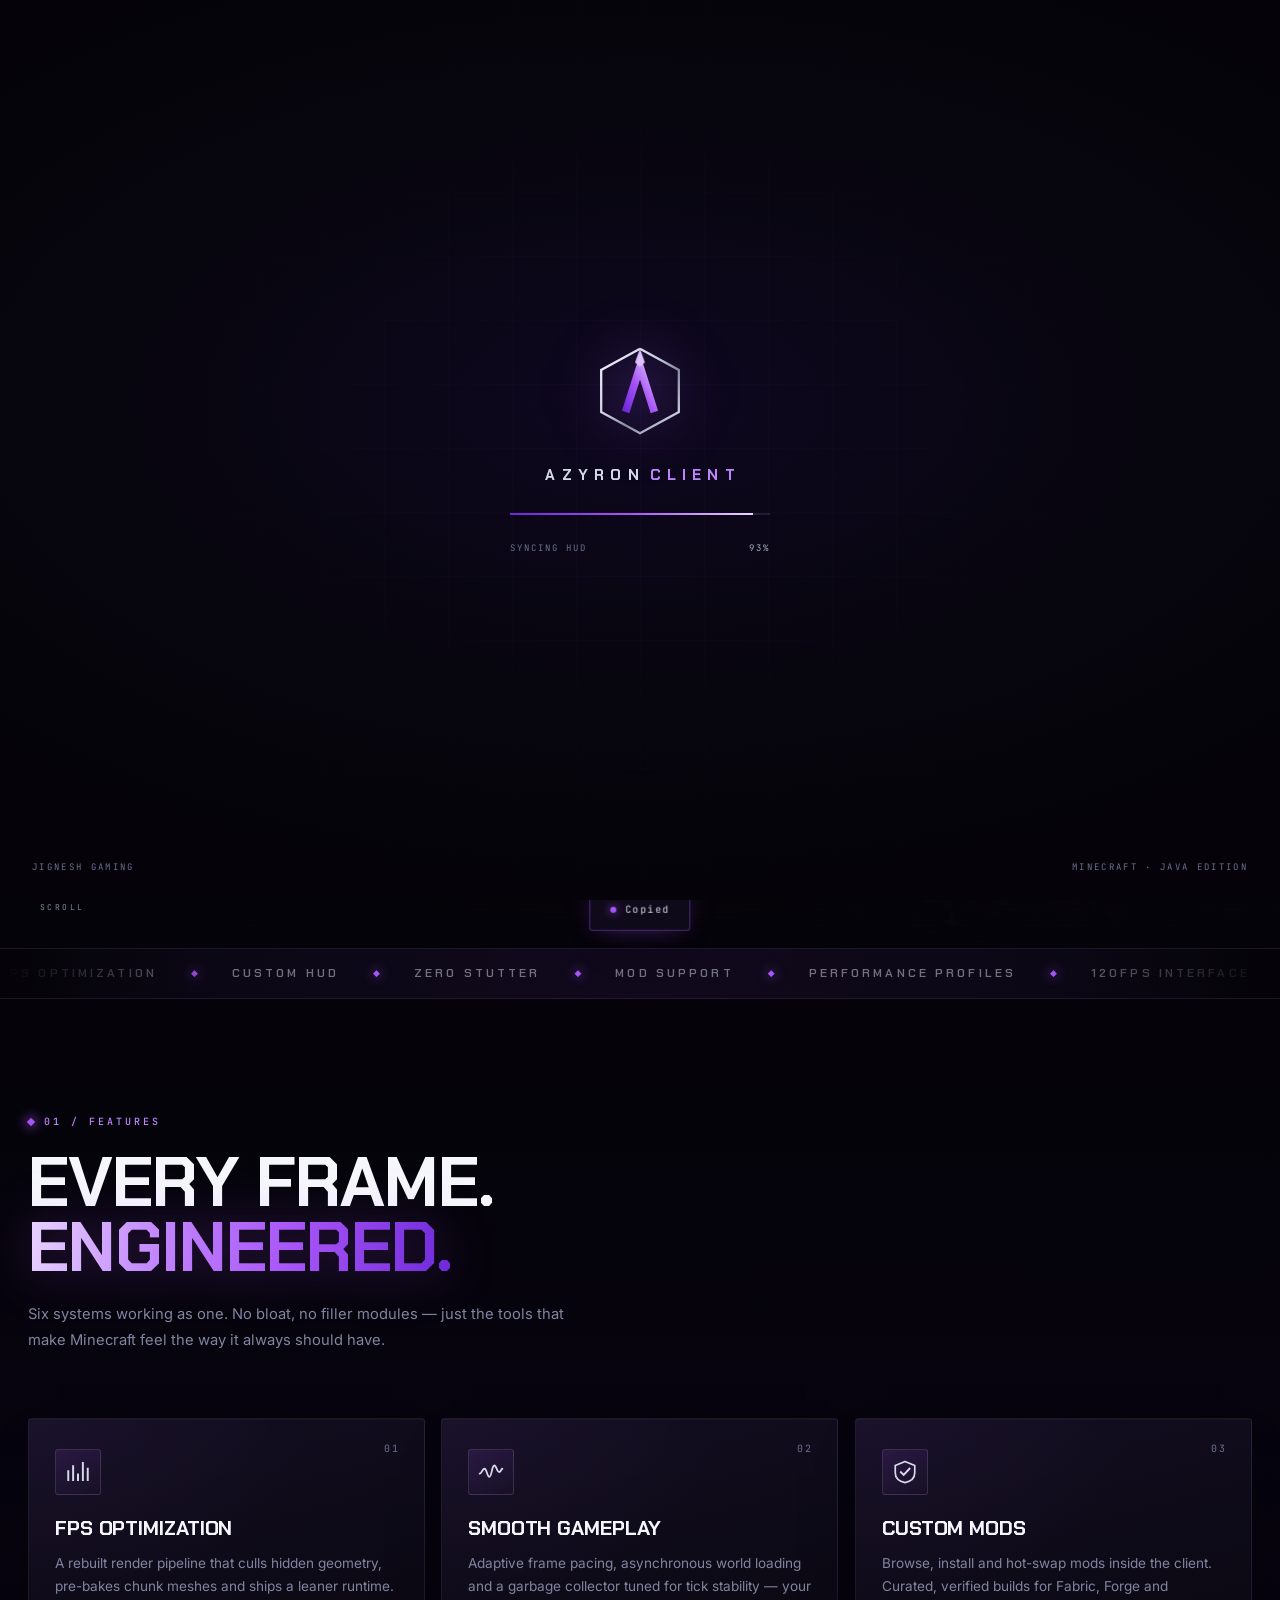
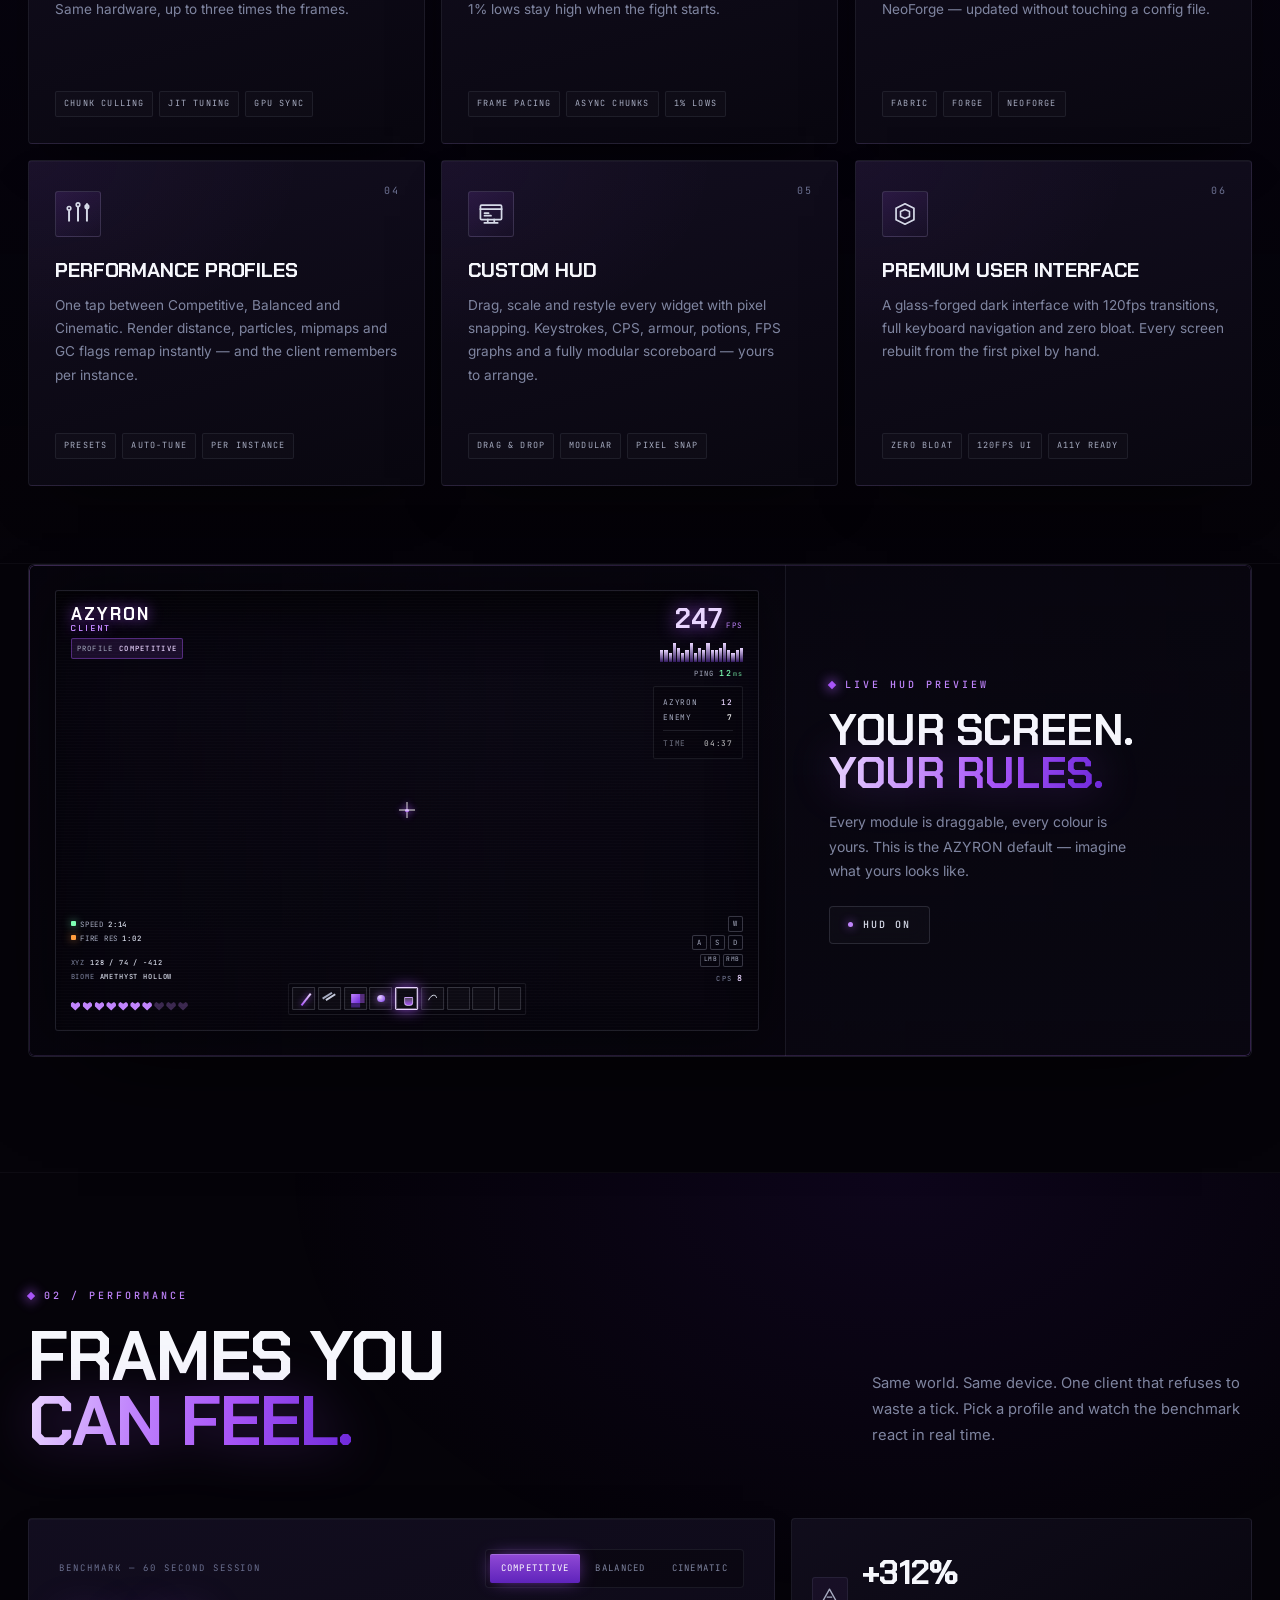
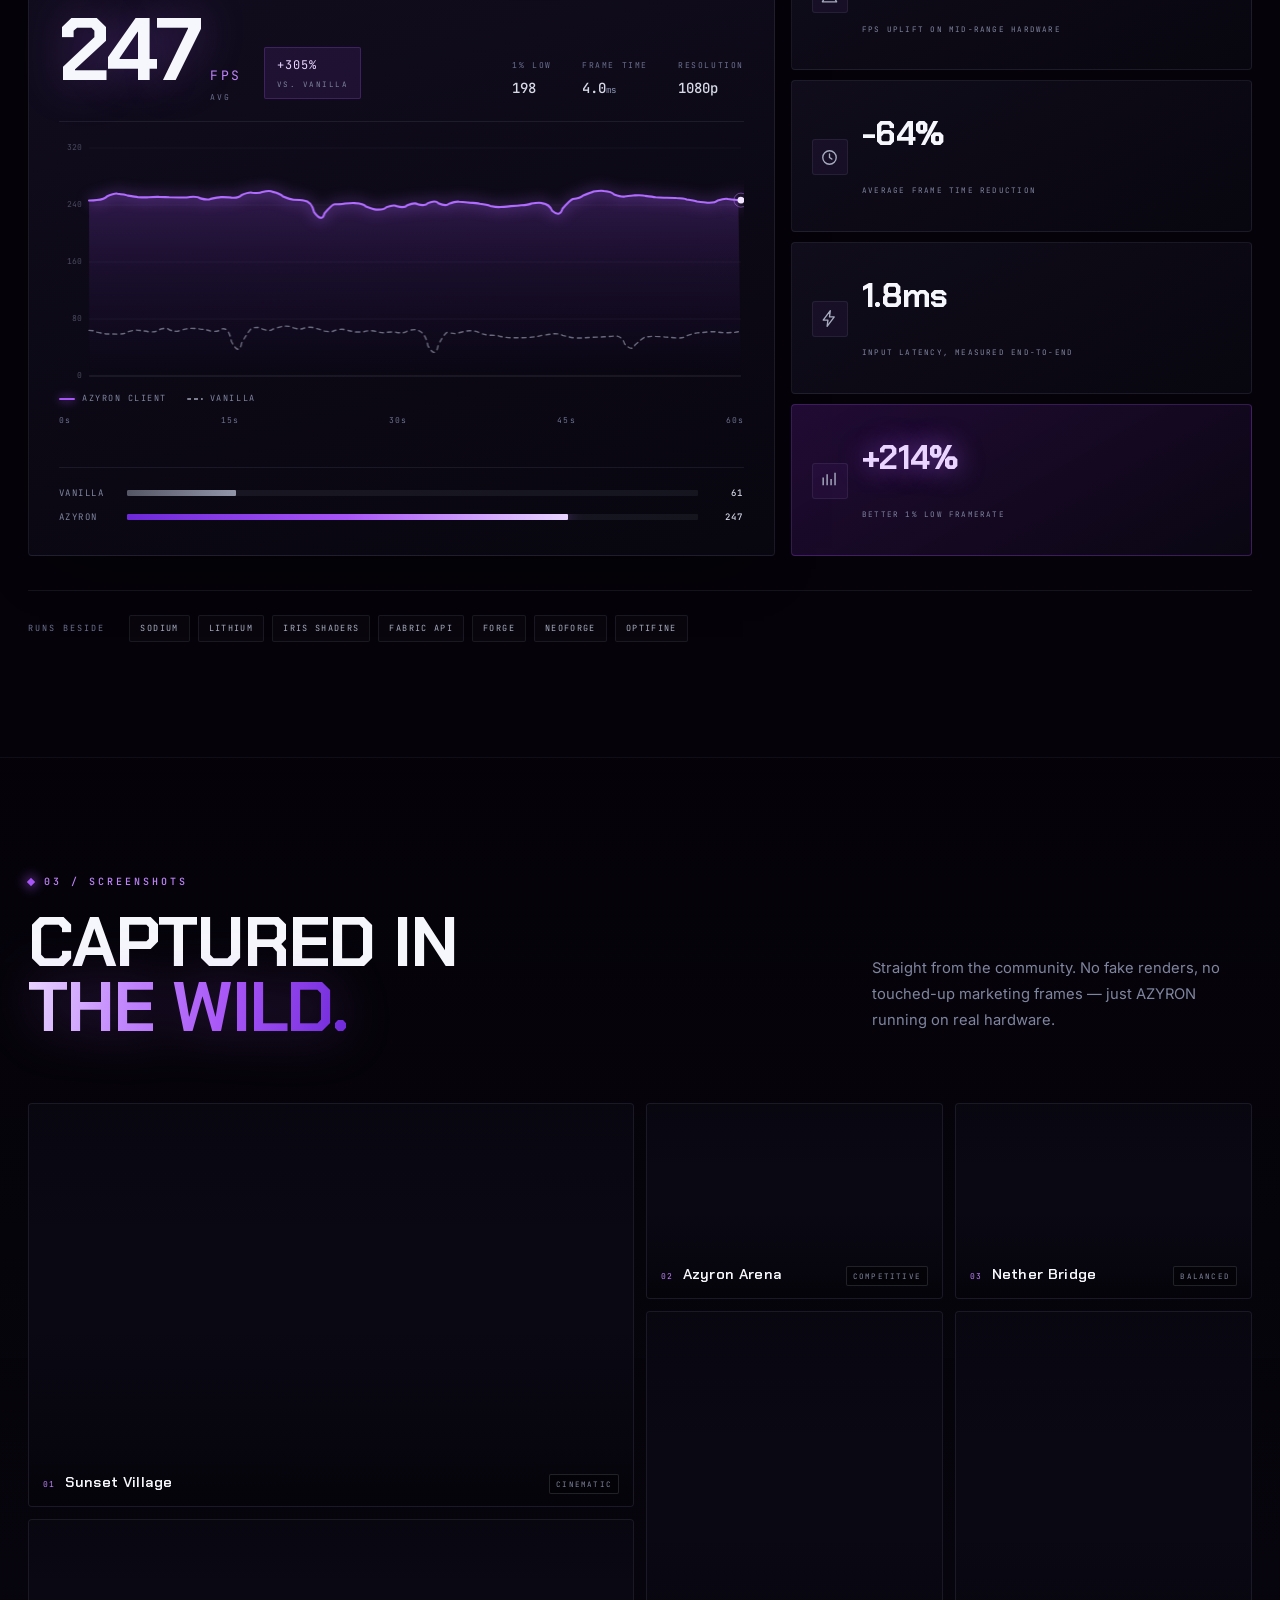
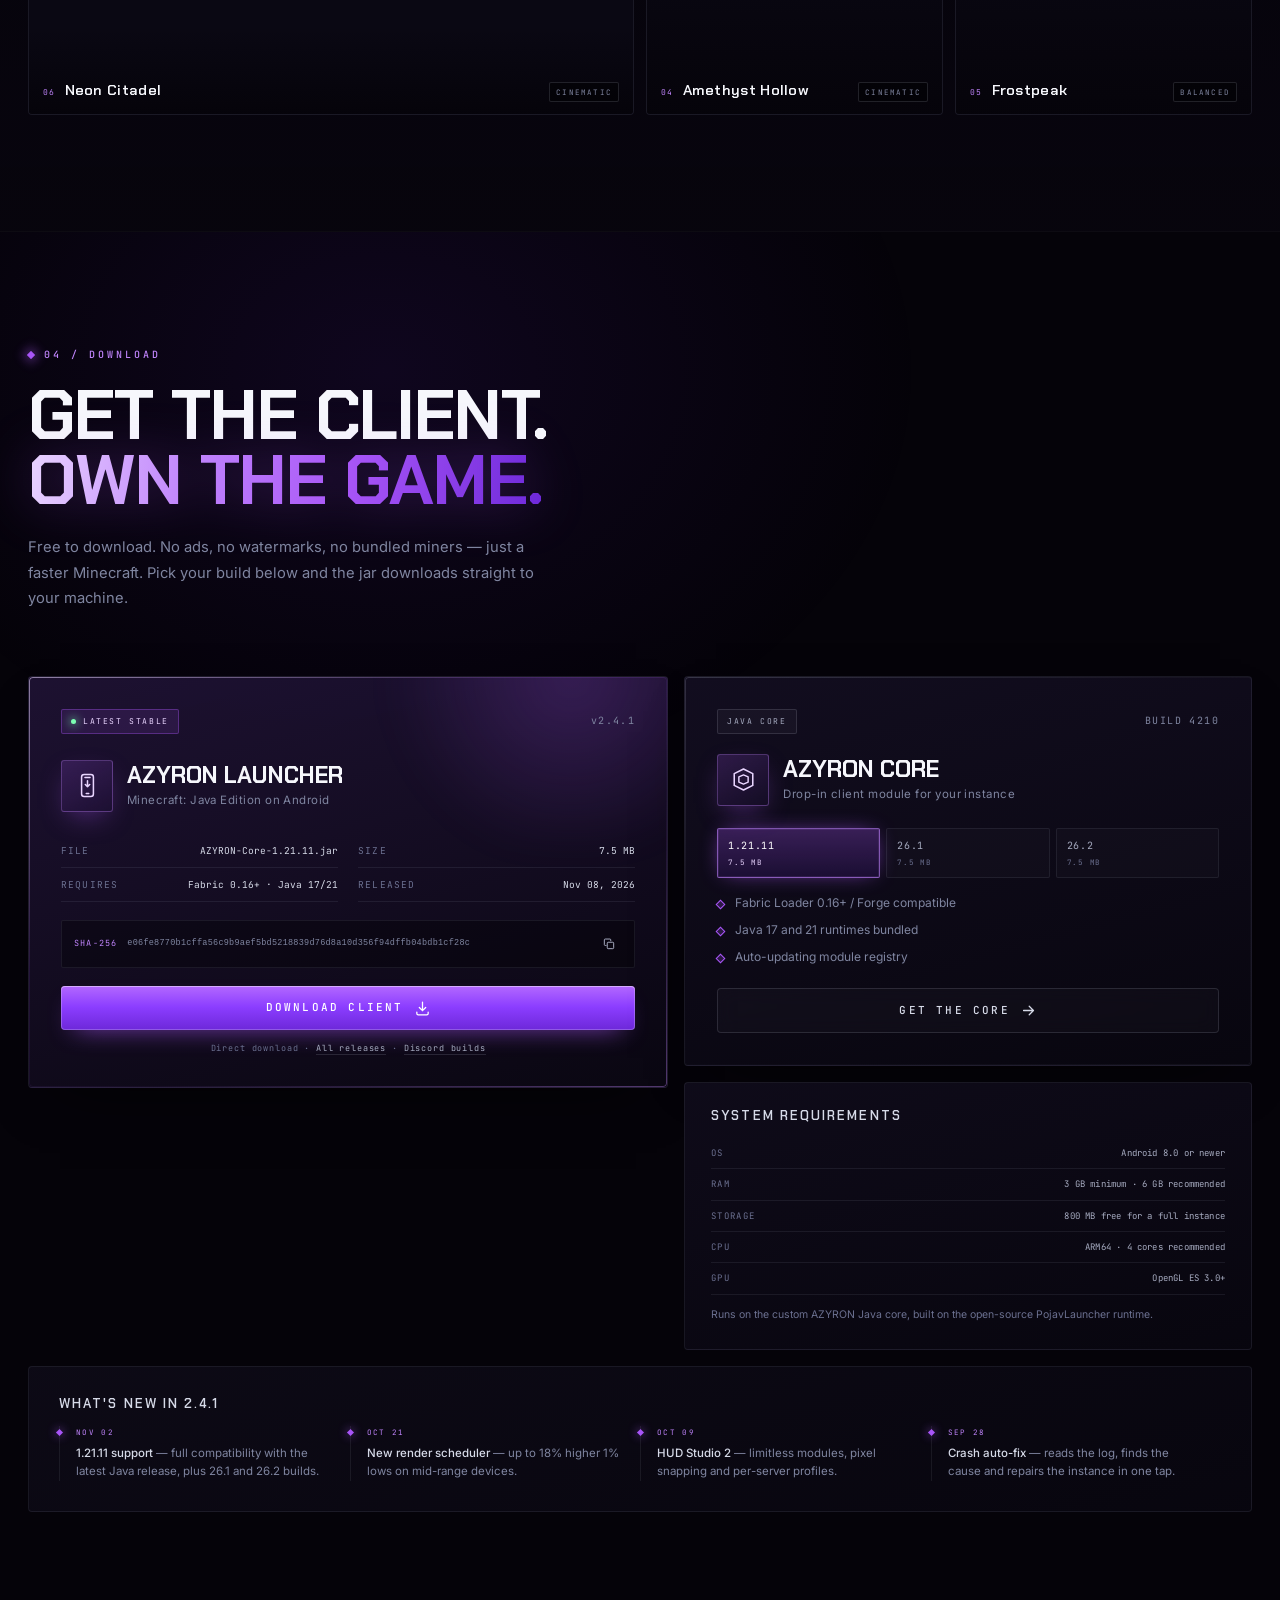
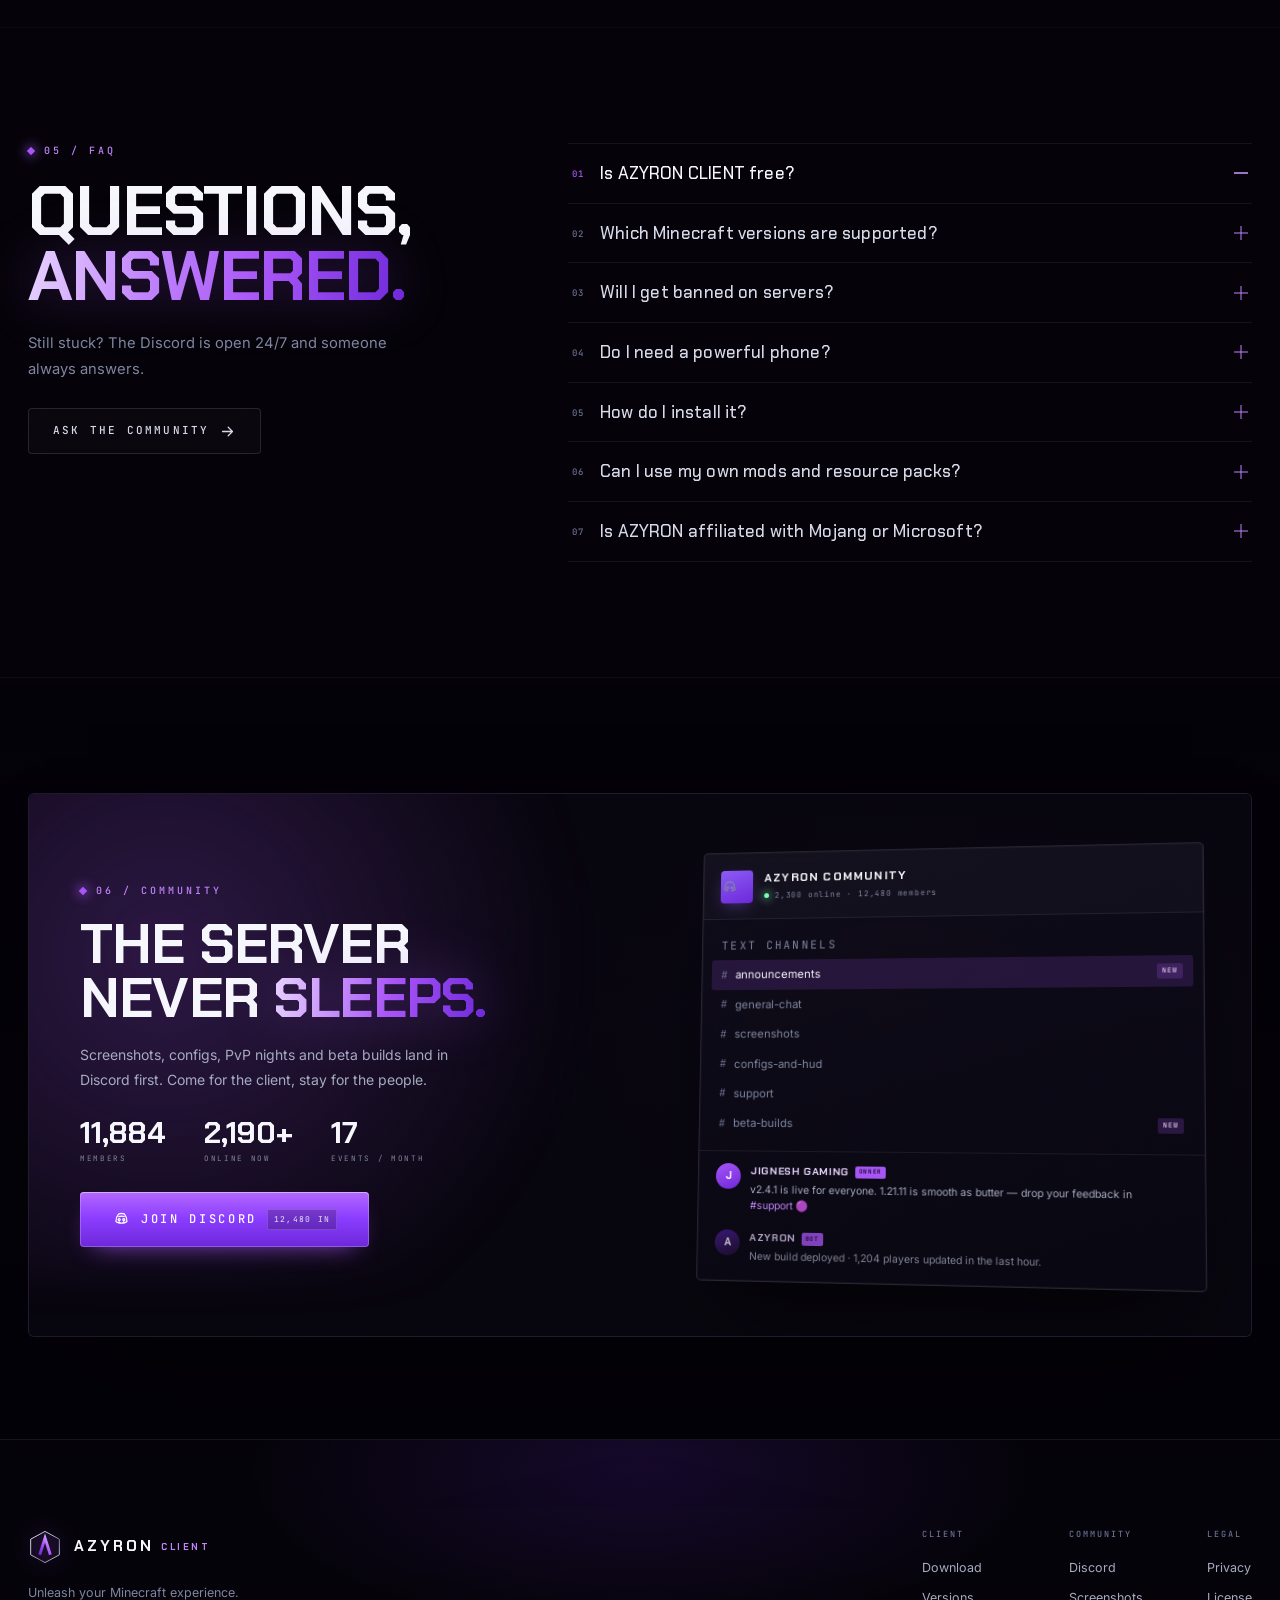
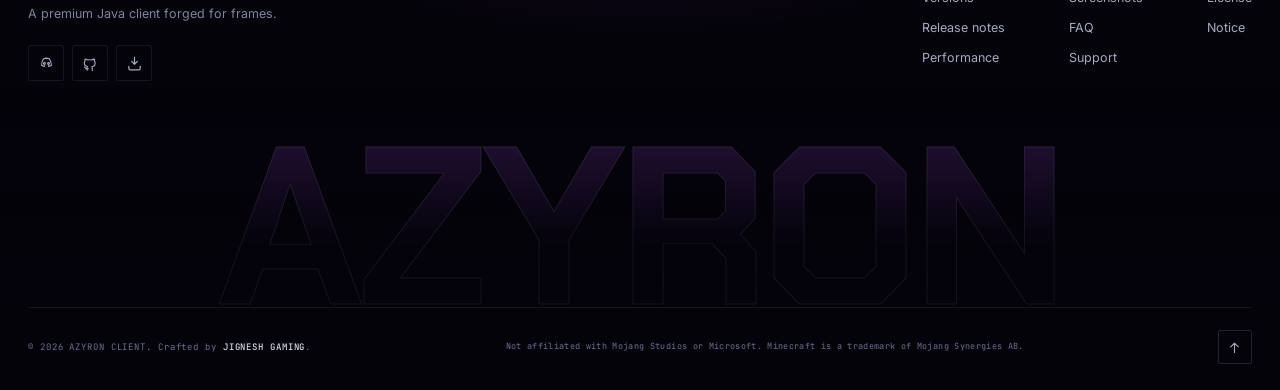
==== docs/index.html @ f27b43f8 "Publish site via GitHub Pages with working client downloads - move website/ -> docs/ so Pages can se" ====
<!DOCTYPE html>
<html lang="en" class="is-loading">
<head>
<meta charset="utf-8">
<meta name="viewport" content="width=device-width, initial-scale=1, viewport-fit=cover">
<title>AZYRON CLIENT — Unleash Your Minecraft Experience</title>
<meta name="description" content="AZYRON CLIENT is a premium Minecraft: Java Edition client built for raw frames, buttery-smooth gameplay and a HUD that finally feels like yours. Download for Android, crafted by JIGNESH GAMING.">
<meta name="theme-color" content="#050309">
<meta name="color-scheme" content="dark">
<link rel="canonical" href="https://azyronclientteam.github.io/Azyron-client-Website-/">

<!-- Open Graph / social -->
<meta property="og:type" content="website">
<meta property="og:site_name" content="AZYRON CLIENT">
<meta property="og:title" content="AZYRON CLIENT — Unleash Your Minecraft Experience">
<meta property="og:description" content="A premium Minecraft: Java Edition client engineered for raw FPS, zero stutter and a fully modular HUD.">
<meta property="og:image" content="assets/img/og.jpg">
<meta property="og:image:width" content="1200">
<meta property="og:image:height" content="630">
<meta name="twitter:card" content="summary_large_image">
<meta name="twitter:title" content="AZYRON CLIENT — Unleash Your Minecraft Experience">
<meta name="twitter:description" content="A premium Minecraft: Java Edition client engineered for raw FPS, zero stutter and a fully modular HUD.">
<meta name="twitter:image" content="assets/img/og.jpg">

<link rel="icon" href="assets/img/favicon.svg" type="image/svg+xml">
<link rel="manifest" href="site.webmanifest">
<link rel="apple-touch-icon" href="assets/img/favicon-180.png">
<link rel="icon" href="assets/img/favicon-180.png" sizes="180x180" type="image/png">

<link rel="preload" href="assets/fonts/chakra-petch-700.woff2" as="font" type="font/woff2" crossorigin>
<link rel="preload" href="assets/fonts/inter-400.woff2" as="font" type="font/woff2" crossorigin>
<link rel="preload" href="assets/fonts/jetbrains-mono-500.woff2" as="font" type="font/woff2" crossorigin>
<link rel="preload" href="assets/img/hero.webp" as="image" type="image/webp" fetchpriority="high">
<link rel="stylesheet" href="assets/css/style.css">
<script type="application/ld+json">
{
  "@context": "https://schema.org",
  "@type": "SoftwareApplication",
  "name": "AZYRON CLIENT",
  "applicationCategory": "GameApplication",
  "operatingSystem": "Android 8.0+",
  "description": "Premium Minecraft: Java Edition client optimised for FPS, smooth gameplay and custom HUD.",
  "author": { "@type": "Person", "name": "JIGNESH GAMING" },
  "downloadUrl": "https://azyronclientteam.github.io/Azyron-client-Website-/downloads/AZYRON-Core-1.21.11.jar",
  "softwareVersion": "2.4.1",
  "fileSize": "7.5MB",
  "offers": { "@type": "Offer", "price": "0", "priceCurrency": "USD" }
}
</script>
</head>

<body>
<!-- shared svg gradients -->
<svg class="svg-defs" aria-hidden="true" focusable="false" width="0" height="0">
  <defs>
    <linearGradient id="gradSilver" x1="0" y1="0" x2="1" y2="1">
      <stop offset="0" stop-color="#F4F6FC"/>
      <stop offset=".42" stop-color="#C9CEE0"/>
      <stop offset=".62" stop-color="#848BA3"/>
      <stop offset="1" stop-color="#E9ECF7"/>
    </linearGradient>
    <linearGradient id="gradNeon" x1="0" y1="1" x2="1" y2="0">
      <stop offset="0" stop-color="#6D28D9"/>
      <stop offset=".5" stop-color="#A855F7"/>
      <stop offset="1" stop-color="#DCC2FF"/>
    </linearGradient>
    <linearGradient id="gradMark" x1="0" y1="1" x2="0" y2="0">
      <stop offset="0" stop-color="#FFFFFF"/>
      <stop offset=".55" stop-color="#C9CEE0"/>
      <stop offset="1" stop-color="#7E849C"/>
    </linearGradient>
  </defs>
</svg>

<!-- ============ LOADING SCREEN ============ -->
<div class="loader" id="loader" aria-hidden="true">
  <div class="loader__grid"></div>
  <div class="loader__inner">
    <div class="loader__mark">
      <svg viewBox="0 0 64 64" aria-hidden="true">
        <path class="loader__hex" d="M32 2.6 59 17.3v29.4L32 61.4 5 46.7V17.3Z" fill="none" stroke="url(#gradSilver)" stroke-width="1.6"/>
        <path class="loader__glyph" d="M22 46.6 32 15.2l10 31.4" fill="none" stroke="url(#gradNeon)" stroke-width="5.4" stroke-linejoin="miter"/>
        <path class="loader__glyph2" d="M26.2 35.4h11.6" fill="none" stroke="url(#gradNeon)" stroke-width="4.6"/>
        <path class="loader__spark" d="M32 2.6 35.4 12 32 15.2 28.6 12Z" fill="#DCC2FF"/>
      </svg>
    </div>
    <p class="loader__brand">AZYRON<span>CLIENT</span></p>
    <div class="loader__bar"><span class="loader__fill" id="loaderFill"></span></div>
    <div class="loader__meta">
      <span class="loader__status" id="loaderStatus">BOOTING CORE</span>
      <span class="loader__pct" id="loaderPct">00%</span>
    </div>
  </div>
  <p class="loader__foot"><span>JIGNESH GAMING</span><span>MINECRAFT · JAVA EDITION</span></p>
</div>

<!-- page transition curtain -->
<div class="curtain" id="curtain" aria-hidden="true"><span class="curtain__mark">AZYRON</span></div>

<div class="scroll-progress" id="scrollProgress" aria-hidden="true"><span></span></div>

<!-- cursor glow -->
<div class="cursor" id="cursor" aria-hidden="true"><span class="cursor__ring"></span><span class="cursor__dot"></span></div>

<!-- ============ BACKGROUND FX ============ -->
<div class="bg" aria-hidden="true">
  <canvas id="particles" class="bg__canvas"></canvas>
  <div class="bg__grid"></div>
  <div class="bg__noise"></div>
  <div class="bg__vignette"></div>
</div>

<!-- ============ HEADER ============ -->
<header class="site-head" id="siteHead">
  <div class="site-head__inner">
    <a class="brand" href="#home" aria-label="AZYRON CLIENT — home">
      <span class="brand__mark">
        <svg viewBox="0 0 64 64" aria-hidden="true">
          <path d="M32 2.6 59 17.3v29.4L32 61.4 5 46.7V17.3Z" fill="rgba(168,85,247,.07)" stroke="url(#gradSilver)" stroke-width="1.7"/>
          <path d="M22 46.6 32 15.2l10 31.4" fill="none" stroke="url(#gradNeon)" stroke-width="5.4"/>
          <path d="M26.2 35.4h11.6" fill="none" stroke="url(#gradNeon)" stroke-width="4.6"/>
        </svg>
      </span>
      <span class="brand__text">AZYRON<em>CLIENT</em></span>
    </a>

    <nav class="nav" id="nav" aria-label="Primary">
      <ul class="nav__list">
        <li><a class="nav__link is-active" href="#home"><span>Home</span></a></li>
        <li><a class="nav__link" href="#features"><span>Features</span></a></li>
        <li><a class="nav__link" href="#performance"><span>Performance</span></a></li>
        <li><a class="nav__link" href="#screenshots"><span>Screenshots</span></a></li>
        <li><a class="nav__link" href="#download"><span>Download</span></a></li>
        <li><a class="nav__link" href="#faq"><span>FAQ</span></a></li>
      </ul>
      <div class="nav__mobile-cta">
        <a class="btn btn--primary btn--block" href="#download">
          <span class="btn__label">Download Client</span>
          <svg viewBox="0 0 24 24" aria-hidden="true"><path d="M12 3v12m0 0 4.5-4.5M12 15l-4.5-4.5M4 17v2a2 2 0 0 0 2 2h12a2 2 0 0 0 2-2v-2" fill="none" stroke="currentColor" stroke-width="1.8" stroke-linecap="round" stroke-linejoin="round"/></svg>
        </a>
        <a class="btn btn--ghost btn--block" href="https://discord.gg/azyron" target="_blank" rel="noopener">
          <span class="btn__label">Join Discord</span>
        </a>
      </div>
    </nav>

    <div class="site-head__actions">
      <a class="head-discord" href="https://discord.gg/azyron" target="_blank" rel="noopener" aria-label="Join the AZYRON Discord">
        <svg viewBox="0 0 24 24" aria-hidden="true"><path d="M8.6 8.4a9.9 9.9 0 0 1 6.8 0M8.3 15.6a7.8 7.8 0 0 0 7.4 0M9.1 13.4a1.3 1.3 0 1 0 0-2.6 1.3 1.3 0 0 0 0 2.6Zm5.8 0a1.3 1.3 0 1 0 0-2.6 1.3 1.3 0 0 0 0 2.6Z" fill="none" stroke="currentColor" stroke-width="1.6" stroke-linecap="round"/><path d="M15.8 5.2A13 13 0 0 0 12 4.4a13 13 0 0 0-3.8.8C5.5 8.2 5 11.4 5 14.4a12 12 0 0 0 3.6 1.8l.7-1.2m6.4-9.8c2.7 3 3.2 6.2 3.2 9.2a12 12 0 0 1-3.6 1.8l-.7-1.2" fill="none" stroke="currentColor" stroke-width="1.6" stroke-linecap="round" stroke-linejoin="round"/></svg>
        <span>Discord</span>
      </a>
      <a class="btn btn--primary btn--sm" href="#download">
        <span class="btn__label">Download</span>
      </a>
      <button class="burger" id="burger" type="button" aria-label="Open menu" aria-expanded="false" aria-controls="nav">
        <span></span><span></span><span></span>
      </button>
    </div>
  </div>
</header>

<main id="main">

  <!-- ============ HERO ============ -->
  <section class="hero" id="home">
    <div class="hero__bg" aria-hidden="true">
      <div class="hero__img" data-parallax="0.18">
        <picture>
          <source srcset="assets/img/hero.webp" type="image/webp">
          <img src="assets/img/hero.jpg" alt="" width="1376" height="768" fetchpriority="high" decoding="async">
        </picture>
      </div>
      <div class="hero__scrim"></div>
      <div class="hero__scan"></div>
    </div>

    <!-- floating minecraft blocks -->
    <div class="blocks" aria-hidden="true">
      <div class="block block--amethyst block--1" data-parallax="-0.06"><div class="cube"><i class="cube__f cube__f--top"></i><i class="cube__f cube__f--left"></i><i class="cube__f cube__f--right"></i></div></div>
      <div class="block block--obsidian block--2" data-parallax="0.1"><div class="cube"><i class="cube__f cube__f--top"></i><i class="cube__f cube__f--left"></i><i class="cube__f cube__f--right"></i></div></div>
      <div class="block block--quartz block--3" data-parallax="-0.14"><div class="cube"><i class="cube__f cube__f--top"></i><i class="cube__f cube__f--left"></i><i class="cube__f cube__f--right"></i></div></div>
      <div class="block block--amethyst block--4" data-parallax="0.06"><div class="cube"><i class="cube__f cube__f--top"></i><i class="cube__f cube__f--left"></i><i class="cube__f cube__f--right"></i></div></div>
      <div class="block block--quartz block--5" data-parallax="0.16"><div class="cube"><i class="cube__f cube__f--top"></i><i class="cube__f cube__f--left"></i><i class="cube__f cube__f--right"></i></div></div>
      <div class="block block--obsidian block--6" data-parallax="-0.1"><div class="cube"><i class="cube__f cube__f--top"></i><i class="cube__f cube__f--left"></i><i class="cube__f cube__f--right"></i></div></div>
    </div>

    <div class="hero__side hero__side--left" aria-hidden="true">
      <span>EST. 2024</span><i></i><span>JIGNESH GAMING</span>
    </div>
    <div class="hero__side hero__side--right" aria-hidden="true">
      <span>JAVA EDITION</span><i></i><span>1.21.11 READY</span>
    </div>

    <div class="hero__inner">
      <p class="hero__eyebrow" data-hero="1">
        <span class="tag-dot"></span>
        PREMIUM MINECRAFT: JAVA CLIENT
        <span class="hero__eyebrow-line"></span>
      </p>

      <h1 class="hero__title" data-hero="2">
        <span class="hero__word">AZYRON</span>
        <span class="hero__word hero__word--alt">CLIENT</span>
      </h1>

      <p class="hero__tagline" data-hero="4">UNLEASH YOUR MINECRAFT EXPERIENCE.</p>

      <p class="hero__sub" data-hero="5">
        A dark-forged client engineered for raw frames, razor hit registration and a
        HUD that bends to <em>your</em> playstyle. Built for players who refuse to settle.
      </p>

      <div class="hero__cta" data-hero="6">
        <a class="btn btn--primary btn--lg btn--glow" href="downloads/AZYRON-Core-1.21.11.jar" download data-magnetic>
          <span class="btn__label">Download Client</span>
          <svg viewBox="0 0 24 24" aria-hidden="true"><path d="M12 3v12m0 0 4.5-4.5M12 15l-4.5-4.5M4 17v2a2 2 0 0 0 2 2h12a2 2 0 0 0 2-2v-2" fill="none" stroke="currentColor" stroke-width="1.8" stroke-linecap="round" stroke-linejoin="round"/></svg>
        </a>
        <a class="btn btn--ghost btn--lg" href="https://discord.gg/azyron" target="_blank" rel="noopener" data-magnetic>
          <svg class="btn__icon" viewBox="0 0 24 24" aria-hidden="true"><path d="M8.6 8.4a9.9 9.9 0 0 1 6.8 0M8.3 15.6a7.8 7.8 0 0 0 7.4 0M9.1 13.4a1.3 1.3 0 1 0 0-2.6 1.3 1.3 0 0 0 0 2.6Zm5.8 0a1.3 1.3 0 1 0 0-2.6 1.3 1.3 0 0 0 0 2.6Z" fill="none" stroke="currentColor" stroke-width="1.6" stroke-linecap="round"/><path d="M15.8 5.2A13 13 0 0 0 12 4.4a13 13 0 0 0-3.8.8C5.5 8.2 5 11.4 5 14.4a12 12 0 0 0 3.6 1.8l.7-1.2m6.4-9.8c2.7 3 3.2 6.2 3.2 9.2a12 12 0 0 1-3.6 1.8l-.7-1.2" fill="none" stroke="currentColor" stroke-width="1.6" stroke-linecap="round" stroke-linejoin="round"/></svg>
          <span class="btn__label">Join Discord</span>
        </a>
      </div>

      <div class="hero__meta" data-hero="7">
        <span><i class="pulse-dot"></i>SERVER-SAFE BUILD</span>
        <span>v2.4.1</span>
        <span>FABRIC 0.16+</span>
        <span>7.5 MB</span>
      </div>
    </div>

    <div class="hero__stats" data-hero="8">
      <div class="hstat">
        <span class="hstat__num" data-count="24600" data-suffix="+">0</span>
        <span class="hstat__label">ACTIVE PLAYERS</span>
      </div>
      <div class="hstat">
        <span class="hstat__num" data-count="312" data-prefix="+" data-suffix="%">0</span>
        <span class="hstat__label">AVG. FPS GAIN</span>
      </div>
      <div class="hstat">
        <span class="hstat__num" data-count="4.9" data-decimals="1">0</span>
        <span class="hstat__label">COMMUNITY RATING</span>
      </div>
      <div class="hstat">
        <span class="hstat__num" data-count="60" data-suffix="+">0</span>
        <span class="hstat__label">SUPPORTED VERSIONS</span>
      </div>
    </div>

    <a class="hero__scroll" href="#features" aria-label="Scroll to features">
      <span class="hero__scroll-line"></span>
      <span>SCROLL</span>
    </a>
  </section>

  <!-- ============ MARQUEE ============ -->
  <div class="marquee" aria-hidden="true">
    <div class="marquee__track">
      <span>FPS OPTIMIZATION</span><i>◆</i><span>CUSTOM HUD</span><i>◆</i><span>ZERO STUTTER</span><i>◆</i><span>MOD SUPPORT</span><i>◆</i><span>PERFORMANCE PROFILES</span><i>◆</i><span>120FPS INTERFACE</span><i>◆</i><span>1.21.11 READY</span><i>◆</i>
      <span>FPS OPTIMIZATION</span><i>◆</i><span>CUSTOM HUD</span><i>◆</i><span>ZERO STUTTER</span><i>◆</i><span>MOD SUPPORT</span><i>◆</i><span>PERFORMANCE PROFILES</span><i>◆</i><span>120FPS INTERFACE</span><i>◆</i><span>1.21.11 READY</span><i>◆</i>
    </div>
  </div>

  <!-- ============ FEATURES ============ -->
  <section class="section features" id="features">
    <div class="wrap">
      <header class="sec-head">
        <p class="eyebrow" data-reveal><span class="eyebrow__sq"></span>01 / FEATURES</p>
        <h2 class="sec-title" data-reveal>
          EVERY FRAME.<br><em>ENGINEERED.</em>
        </h2>
        <p class="sec-lede" data-reveal>
          Six systems working as one. No bloat, no filler modules — just the tools that make
          Minecraft feel the way it always should have.
        </p>
      </header>

      <div class="feat-grid">
        <article class="feat" data-tilt data-reveal>
          <div class="feat__glow"></div>
          <span class="feat__index">01</span>
          <span class="feat__icon">
            <svg viewBox="0 0 32 32" aria-hidden="true"><path d="M4 26V15m6 11V9m6 17V19m6 7V5m6 21V12" fill="none" stroke="currentColor" stroke-width="2.4" stroke-linecap="square"/></svg>
          </span>
          <h3 class="feat__title">FPS Optimization</h3>
          <p class="feat__text">A rebuilt render pipeline that culls hidden geometry, pre-bakes chunk meshes and ships a leaner runtime. Same hardware, up to three times the frames.</p>
          <ul class="feat__tags"><li>Chunk Culling</li><li>JIT Tuning</li><li>GPU Sync</li></ul>
          <span class="feat__corner feat__corner--tl"></span>
          <span class="feat__corner feat__corner--br"></span>
        </article>

        <article class="feat" data-tilt data-reveal>
          <div class="feat__glow"></div>
          <span class="feat__index">02</span>
          <span class="feat__icon">
            <svg viewBox="0 0 32 32" aria-hidden="true"><path d="M2 18c3 0 3-6 6-6s3 10 6 10 3-14 6-14 3 8 6 8 2-4 4-4" fill="none" stroke="currentColor" stroke-width="2.2" stroke-linecap="round" stroke-linejoin="round"/></svg>
          </span>
          <h3 class="feat__title">Smooth Gameplay</h3>
          <p class="feat__text">Adaptive frame pacing, asynchronous world loading and a garbage collector tuned for tick stability — your 1% lows stay high when the fight starts.</p>
          <ul class="feat__tags"><li>Frame Pacing</li><li>Async Chunks</li><li>1% Lows</li></ul>
          <span class="feat__corner feat__corner--tl"></span>
          <span class="feat__corner feat__corner--br"></span>
        </article>

        <article class="feat" data-tilt data-reveal>
          <div class="feat__glow"></div>
          <span class="feat__index">03</span>
          <span class="feat__icon">
            <svg viewBox="0 0 32 32" aria-hidden="true"><path d="M16 3 4 8v9c0 6.5 5 10.6 12 12 7-1.4 12-5.5 12-12V8L16 3Z" fill="none" stroke="currentColor" stroke-width="2.1" stroke-linejoin="round"/><path d="M11 16.2l3.4 3.4L21.5 12" fill="none" stroke="currentColor" stroke-width="2.4" stroke-linecap="square"/></svg>
          </span>
          <h3 class="feat__title">Custom Mods</h3>
          <p class="feat__text">Browse, install and hot-swap mods inside the client. Curated, verified builds for Fabric, Forge and NeoForge — updated without touching a config file.</p>
          <ul class="feat__tags"><li>Fabric</li><li>Forge</li><li>NeoForge</li></ul>
          <span class="feat__corner feat__corner--tl"></span>
          <span class="feat__corner feat__corner--br"></span>
        </article>

        <article class="feat" data-tilt data-reveal>
          <div class="feat__glow"></div>
          <span class="feat__index">04</span>
          <span class="feat__icon">
            <svg viewBox="0 0 32 32" aria-hidden="true"><path d="M5 24V13m11 11V8m11 16V4" fill="none" stroke="currentColor" stroke-width="2.4" stroke-linecap="square"/><circle cx="5" cy="9" r="2.2" fill="none" stroke="currentColor" stroke-width="2"/><circle cx="16" cy="4.5" r="2.2" fill="none" stroke="currentColor" stroke-width="2"/><circle cx="27" cy="7" r="2.2" fill="none" stroke="currentColor" stroke-width="2"/></svg>
          </span>
          <h3 class="feat__title">Performance Profiles</h3>
          <p class="feat__text">One tap between Competitive, Balanced and Cinematic. Render distance, particles, mipmaps and GC flags remap instantly — and the client remembers per instance.</p>
          <ul class="feat__tags"><li>Presets</li><li>Auto-Tune</li><li>Per Instance</li></ul>
          <span class="feat__corner feat__corner--tl"></span>
          <span class="feat__corner feat__corner--br"></span>
        </article>

        <article class="feat" data-tilt data-reveal>
          <div class="feat__glow"></div>
          <span class="feat__index">05</span>
          <span class="feat__icon">
            <svg viewBox="0 0 32 32" aria-hidden="true"><rect x="3" y="5" width="26" height="18" rx="1.5" fill="none" stroke="currentColor" stroke-width="2.1"/><path d="M3 10h26M12 23v4m8-4v4M8 27h16" fill="none" stroke="currentColor" stroke-width="2.1" stroke-linecap="square"/><path d="M8 15h5m-5 3h8" fill="none" stroke="currentColor" stroke-width="2.1" stroke-linecap="round"/></svg>
          </span>
          <h3 class="feat__title">Custom HUD</h3>
          <p class="feat__text">Drag, scale and restyle every widget with pixel snapping. Keystrokes, CPS, armour, potions, FPS graphs and a fully modular scoreboard — yours to arrange.</p>
          <ul class="feat__tags"><li>Drag &amp; Drop</li><li>Modular</li><li>Pixel Snap</li></ul>
          <span class="feat__corner feat__corner--tl"></span>
          <span class="feat__corner feat__corner--br"></span>
        </article>

        <article class="feat" data-tilt data-reveal>
          <div class="feat__glow"></div>
          <span class="feat__index">06</span>
          <span class="feat__icon">
            <svg viewBox="0 0 32 32" aria-hidden="true"><path d="M16 3.5 27 9v14L16 28.5 5 23V9L16 3.5Z" fill="none" stroke="currentColor" stroke-width="2.1" stroke-linejoin="round"/><path d="M16 10.5 21.5 13v6L16 21.5 10.5 19v-6L16 10.5Z" fill="none" stroke="currentColor" stroke-width="2" stroke-linejoin="round"/></svg>
          </span>
          <h3 class="feat__title">Premium User Interface</h3>
          <p class="feat__text">A glass-forged dark interface with 120fps transitions, full keyboard navigation and zero bloat. Every screen rebuilt from the first pixel by hand.</p>
          <ul class="feat__tags"><li>Zero Bloat</li><li>120fps UI</li><li>A11y Ready</li></ul>
          <span class="feat__corner feat__corner--tl"></span>
          <span class="feat__corner feat__corner--br"></span>
        </article>
      </div>
    </div>
  </section>

  <!-- ============ HUD SHOWCASE ============ -->
  <section class="section hud-section" aria-labelledby="hud-title">
    <div class="wrap">
      <div class="hud-panel" data-reveal>
        <div class="hud-panel__bg" aria-hidden="true">
          <img src="assets/img/shot-base.webp" alt="" width="1376" height="768" loading="lazy" decoding="async">
        </div>
        <div class="hud-panel__scrim"></div>

        <!-- live in-game HUD mock -->
        <div class="hud" aria-hidden="true">
          <div class="hud__top-left">
            <div class="hud__logo">AZYRON<span>CLIENT</span></div>
            <div class="hud__chip">PROFILE <b>COMPETITIVE</b></div>
          </div>

          <div class="hud__top-right">
            <div class="hud__fps"><b id="hudFps">247</b><span>FPS</span></div>
            <div class="hud__graph"><i></i><i></i><i></i><i></i><i></i><i></i><i></i><i></i><i></i><i></i><i></i><i></i><i></i><i></i><i></i><i></i><i></i><i></i><i></i><i></i></div>
            <div class="hud__ping">PING <b>12<em>ms</em></b></div>
          </div>

          <div class="hud__crosshair"><span></span></div>

          <div class="hud__score">
            <p><span>AZYRON</span><b>12</b></p>
            <p><span>ENEMY</span><b>7</b></p>
            <i></i>
            <p class="hud__score-sub"><span>TIME</span><b>04:37</b></p>
          </div>

          <div class="hud__left">
            <div class="hud__effects">
              <p><i class="eff eff--1"></i>SPEED <b>2:14</b></p>
              <p><i class="eff eff--2"></i>FIRE RES <b>1:02</b></p>
            </div>
            <div class="hud__coords">
              <p>XYZ <b>128 / 74 / -412</b></p>
              <p>BIOME <b>AMETHYST HOLLOW</b></p>
            </div>
          </div>

          <div class="hud__keys">
            <div class="hud__keyrow"><i data-key="W">W</i></div>
            <div class="hud__keyrow"><i data-key="A">A</i><i data-key="S">S</i><i data-key="D">D</i></div>
            <div class="hud__keyrow hud__keyrow--wide">
              <i data-key="LMB" class="key--mouse">LMB</i>
              <i data-key="RMB" class="key--mouse">RMB</i>
            </div>
            <p class="hud__cps">CPS <b id="hudCps">8</b></p>
          </div>

          <div class="hud__hotbar">
            <span class="slot slot--sword"></span>
            <span class="slot slot--pick"></span>
            <span class="slot slot--blocks"></span>
            <span class="slot slot--pearl"></span>
            <span class="slot slot--potion is-active"></span>
            <span class="slot slot--bow"></span>
            <span class="slot"></span>
            <span class="slot"></span>
            <span class="slot"></span>
          </div>

          <div class="hud__hearts"><i></i><i></i><i></i><i></i><i></i><i></i><i></i><i></i><i></i><i></i></div>
        </div>

        <div class="hud-panel__caption">
          <p class="eyebrow"><span class="eyebrow__sq"></span>LIVE HUD PREVIEW</p>
          <h2 class="hud-panel__title" id="hud-title">YOUR SCREEN.<br><em>YOUR RULES.</em></h2>
          <p>Every module is draggable, every colour is yours. This is the AZYRON default — imagine what yours looks like.</p>
          <button class="btn btn--ghost btn--sm hud-panel__btn" id="hudToggle" type="button" aria-pressed="true">
            <span class="btn__dot"></span><span class="btn__label">HUD ON</span>
          </button>
        </div>
        <span class="hud-panel__frame" aria-hidden="true"></span>
      </div>
    </div>
  </section>

  <!-- ============ PERFORMANCE ============ -->
  <section class="section perf" id="performance">
    <div class="wrap">
      <header class="sec-head sec-head--split">
        <div>
          <p class="eyebrow" data-reveal><span class="eyebrow__sq"></span>02 / PERFORMANCE</p>
          <h2 class="sec-title" data-reveal>FRAMES YOU<br><em>CAN FEEL.</em></h2>
        </div>
        <p class="sec-lede sec-lede--right" data-reveal>
          Same world. Same device. One client that refuses to waste a tick. Pick a profile and
          watch the benchmark react in real time.
        </p>
      </header>

      <div class="perf-grid">
        <div class="perf-card" data-reveal>
          <div class="perf-card__head">
            <p class="perf-card__label">BENCHMARK — 60 SECOND SESSION</p>
            <div class="perf-tabs" role="group" aria-label="Performance profile">
              <button class="perf-tab is-active" type="button" aria-pressed="true" data-profile="competitive">COMPETITIVE</button>
              <button class="perf-tab" type="button" aria-pressed="false" data-profile="balanced">BALANCED</button>
              <button class="perf-tab" type="button" aria-pressed="false" data-profile="cinematic">CINEMATIC</button>
            </div>
          </div>

          <div class="perf-readout">
            <div class="perf-readout__main">
              <span class="perf-readout__num" id="perfFps">247</span>
              <span class="perf-readout__unit">FPS<em>AVG</em></span>
            </div>
            <div class="perf-readout__delta">
              <span id="perfGain">+305%</span>
              <em>VS. VANILLA</em>
            </div>
            <div class="perf-readout__sub">
              <p><span>1% LOW</span><b id="perfLow">198</b></p>
              <p><span>FRAME TIME</span><b id="perfFrame">4.0<em>ms</em></b></p>
              <p><span>RESOLUTION</span><b>1080p</b></p>
            </div>
          </div>

          <div class="chart">
            <canvas id="perfChart" height="240" aria-label="Frame rate graph comparing vanilla Minecraft with AZYRON CLIENT"></canvas>
            <div class="chart__legend">
              <span><i class="lg lg--azyron"></i>AZYRON CLIENT</span>
              <span><i class="lg lg--vanilla"></i>VANILLA</span>
            </div>
            <div class="chart__axis"><span>0s</span><span>15s</span><span>30s</span><span>45s</span><span>60s</span></div>
          </div>

          <div class="perf-bars">
            <div class="pbar">
              <span class="pbar__name">VANILLA</span>
              <span class="pbar__track"><i class="pbar__fill pbar__fill--vanilla" id="barVanilla"></i></span>
              <span class="pbar__val" id="valVanilla">61</span>
            </div>
            <div class="pbar">
              <span class="pbar__name">AZYRON</span>
              <span class="pbar__track"><i class="pbar__fill pbar__fill--azyron" id="barAzyron"></i></span>
              <span class="pbar__val" id="valAzyron">247</span>
            </div>
          </div>
        </div>

        <aside class="perf-side">
          <div class="stat-tile" data-reveal>
            <span class="stat-tile__icon">
              <svg viewBox="0 0 24 24" aria-hidden="true"><path d="M3 20 12 4l9 16H3Z" fill="none" stroke="currentColor" stroke-width="1.7" stroke-linejoin="round"/><path d="M8.5 14h7" stroke="currentColor" stroke-width="1.7"/></svg>
            </span>
            <b class="stat-tile__num" data-count="312" data-prefix="+" data-suffix="%">0</b>
            <span class="stat-tile__label">FPS UPLIFT ON MID-RANGE HARDWARE</span>
          </div>
          <div class="stat-tile" data-reveal>
            <span class="stat-tile__icon">
              <svg viewBox="0 0 24 24" aria-hidden="true"><circle cx="12" cy="12" r="8.5" fill="none" stroke="currentColor" stroke-width="1.7"/><path d="M12 7.5V12l3 2" fill="none" stroke="currentColor" stroke-width="1.7" stroke-linecap="round"/></svg>
            </span>
            <b class="stat-tile__num" data-count="64" data-prefix="-" data-suffix="%">0</b>
            <span class="stat-tile__label">AVERAGE FRAME TIME REDUCTION</span>
          </div>
          <div class="stat-tile" data-reveal>
            <span class="stat-tile__icon">
              <svg viewBox="0 0 24 24" aria-hidden="true"><path d="M13 2 4 14h6l-1 8 9-12h-6l1-8Z" fill="none" stroke="currentColor" stroke-width="1.7" stroke-linejoin="round"/></svg>
            </span>
            <b class="stat-tile__num" data-count="1.8" data-decimals="1" data-suffix="ms">0</b>
            <span class="stat-tile__label">INPUT LATENCY, MEASURED END-TO-END</span>
          </div>
          <div class="stat-tile stat-tile--accent" data-reveal>
            <span class="stat-tile__icon">
              <svg viewBox="0 0 24 24" aria-hidden="true"><path d="M4 17V9m5 8V5m5 12v-6m5 6V3" fill="none" stroke="currentColor" stroke-width="1.8" stroke-linecap="square"/></svg>
            </span>
            <b class="stat-tile__num" data-count="214" data-prefix="+" data-suffix="%">0</b>
            <span class="stat-tile__label">BETTER 1% LOW FRAMERATE</span>
          </div>
        </aside>
      </div>

      <div class="compat" data-reveal>
        <span class="compat__label">RUNS BESIDE</span>
        <ul class="compat__list">
          <li>SODIUM</li><li>LITHIUM</li><li>IRIS SHADERS</li><li>FABRIC API</li><li>FORGE</li><li>NEOFORGE</li><li>OPTIFINE</li>
        </ul>
      </div>
    </div>
  </section>

  <!-- ============ SCREENSHOTS ============ -->
  <section class="section shots" id="screenshots">
    <div class="wrap">
      <header class="sec-head sec-head--split">
        <div>
          <p class="eyebrow" data-reveal><span class="eyebrow__sq"></span>03 / SCREENSHOTS</p>
          <h2 class="sec-title" data-reveal>CAPTURED IN<br><em>THE WILD.</em></h2>
        </div>
        <p class="sec-lede sec-lede--right" data-reveal>
          Straight from the community. No fake renders, no touched-up marketing frames —
          just AZYRON running on real hardware.
        </p>
      </header>

      <div class="gallery" id="gallery">
        <button class="shot shot--wide" data-full="assets/img/shot-village.webp" data-caption="Sunset Village — shader profile: Cinematic" data-reveal>
          <img src="assets/img/shot-village.webp" alt="Minecraft village at sunset with glowing lanterns and reflective water" width="1376" height="768" loading="lazy" decoding="async">
          <span class="shot__meta"><em>01</em><b>Sunset Village</b><i>Cinematic</i></span>
          <span class="shot__zoom"><svg viewBox="0 0 24 24" aria-hidden="true"><circle cx="11" cy="11" r="6.5" fill="none" stroke="currentColor" stroke-width="1.8"/><path d="m16 16 5 5M11 8v6M8 11h6" stroke="currentColor" stroke-width="1.8" stroke-linecap="round"/></svg></span>
        </button>

        <button class="shot" data-full="assets/img/shot-arena.webp" data-caption="Azyron Arena — PvP spawn build" data-reveal>
          <img src="assets/img/shot-arena.webp" alt="Floating obsidian PvP arena with neon purple light beams at night" width="1376" height="768" loading="lazy" decoding="async">
          <span class="shot__meta"><em>02</em><b>Azyron Arena</b><i>Competitive</i></span>
          <span class="shot__zoom"><svg viewBox="0 0 24 24" aria-hidden="true"><circle cx="11" cy="11" r="6.5" fill="none" stroke="currentColor" stroke-width="1.8"/><path d="m16 16 5 5M11 8v6M8 11h6" stroke="currentColor" stroke-width="1.8" stroke-linecap="round"/></svg></span>
        </button>

        <button class="shot" data-full="assets/img/shot-nether.webp" data-caption="Nether Bridge — portal run, 4.0ms frame time" data-reveal>
          <img src="assets/img/shot-nether.webp" alt="Nether fortress bridge over lava with a glowing purple portal" width="1376" height="768" loading="lazy" decoding="async">
          <span class="shot__meta"><em>03</em><b>Nether Bridge</b><i>Balanced</i></span>
          <span class="shot__zoom"><svg viewBox="0 0 24 24" aria-hidden="true"><circle cx="11" cy="11" r="6.5" fill="none" stroke="currentColor" stroke-width="1.8"/><path d="m16 16 5 5M11 8v6M8 11h6" stroke="currentColor" stroke-width="1.8" stroke-linecap="round"/></svg></span>
        </button>

        <button class="shot shot--tall" data-full="assets/img/shot-cave.webp" data-caption="Amethyst Hollow — bloom + volumetric fog on" data-reveal>
          <img src="assets/img/shot-cave.webp" alt="Underground amethyst geode cave glowing purple" width="1376" height="768" loading="lazy" decoding="async">
          <span class="shot__meta"><em>04</em><b>Amethyst Hollow</b><i>Cinematic</i></span>
          <span class="shot__zoom"><svg viewBox="0 0 24 24" aria-hidden="true"><circle cx="11" cy="11" r="6.5" fill="none" stroke="currentColor" stroke-width="1.8"/><path d="m16 16 5 5M11 8v6M8 11h6" stroke="currentColor" stroke-width="1.8" stroke-linecap="round"/></svg></span>
        </button>

        <button class="shot" data-full="assets/img/shot-mountain.webp" data-caption="Frostpeak — aurora night, 198 FPS 1% low" data-reveal>
          <img src="assets/img/shot-mountain.webp" alt="Snowy taiga mountains under a purple aurora at night" width="1376" height="768" loading="lazy" decoding="async">
          <span class="shot__meta"><em>05</em><b>Frostpeak</b><i>Balanced</i></span>
          <span class="shot__zoom"><svg viewBox="0 0 24 24" aria-hidden="true"><circle cx="11" cy="11" r="6.5" fill="none" stroke="currentColor" stroke-width="1.8"/><path d="m16 16 5 5M11 8v6M8 11h6" stroke="currentColor" stroke-width="1.8" stroke-linecap="round"/></svg></span>
        </button>

        <button class="shot shot--wide" data-full="assets/img/shot-base.webp" data-caption="Neon Citadel — community mega base" data-reveal>
          <img src="assets/img/shot-base.webp" alt="Futuristic quartz and black mega base with neon purple lighting reflected in water" width="1376" height="768" loading="lazy" decoding="async">
          <span class="shot__meta"><em>06</em><b>Neon Citadel</b><i>Cinematic</i></span>
          <span class="shot__zoom"><svg viewBox="0 0 24 24" aria-hidden="true"><circle cx="11" cy="11" r="6.5" fill="none" stroke="currentColor" stroke-width="1.8"/><path d="m16 16 5 5M11 8v6M8 11h6" stroke="currentColor" stroke-width="1.8" stroke-linecap="round"/></svg></span>
        </button>
      </div>
    </div>
  </section>

  <!-- ============ DOWNLOAD ============ -->
  <section class="section download" id="download">
    <div class="wrap">
      <header class="sec-head">
        <p class="eyebrow" data-reveal><span class="eyebrow__sq"></span>04 / DOWNLOAD</p>
        <h2 class="sec-title" data-reveal>GET THE CLIENT.<br><em>OWN THE GAME.</em></h2>
        <p class="sec-lede" data-reveal>Free to download. No ads, no watermarks, no bundled miners — just a faster Minecraft. Pick your build below and the jar downloads straight to your machine.</p>
      </header>

      <div class="dl-grid">
        <div class="dl-card dl-card--primary" data-reveal>
            <div class="dl-card__top">
            <div class="dl-card__badge"><i class="pulse-dot"></i>LATEST STABLE</div>
            <span class="dl-card__ver">v2.4.1</span>
          </div>
          <div class="dl-card__body">
            <span class="dl-card__icon">
              <svg viewBox="0 0 32 32" aria-hidden="true"><rect x="9" y="3" width="14" height="26" rx="3" fill="none" stroke="currentColor" stroke-width="1.8"/><path d="M13 6.5h6M14.5 25.5h3" stroke="currentColor" stroke-width="1.8" stroke-linecap="round"/><path d="M16 10.5v7m0 0 2.6-2.6M16 17.5l-2.6-2.6" fill="none" stroke="currentColor" stroke-width="1.8" stroke-linecap="round"/></svg>
            </span>
            <div>
              <h3 class="dl-card__title">AZYRON Launcher</h3>
              <p class="dl-card__sub">Minecraft: Java Edition on Android</p>
            </div>
          </div>
          <dl class="dl-specs">
            <div><dt>File</dt><dd id="dlFileName">AZYRON-Core-1.21.11.jar</dd></div>
            <div><dt>Size</dt><dd id="dlFileSize">7.5 MB</dd></div>
            <div><dt>Requires</dt><dd>Fabric 0.16+ · Java 17/21</dd></div>
            <div><dt>Released</dt><dd>Nov 08, 2026</dd></div>
          </dl>
          <div class="dl-checksum">
            <span>SHA-256</span>
            <code id="checksum">e06fe8770b1cffa56c9b9aef5bd5218839d76d8a10d356f94dffb04bdb1cf28c</code>
            <button class="copy-btn" id="copyChecksum" type="button" aria-label="Copy checksum">
              <svg viewBox="0 0 24 24" aria-hidden="true"><rect x="9" y="9" width="11" height="11" rx="1.5" fill="none" stroke="currentColor" stroke-width="1.7"/><path d="M15 6.5V5a1.5 1.5 0 0 0-1.5-1.5h-8A1.5 1.5 0 0 0 4 5v8a1.5 1.5 0 0 0 1.5 1.5H7" fill="none" stroke="currentColor" stroke-width="1.7" stroke-linecap="round"/></svg>
            </button>
          </div>
          <a class="btn btn--primary btn--block btn--glow" id="dlMain" href="downloads/AZYRON-Core-1.21.11.jar" download data-magnetic>
            <span class="btn__label">Download Client</span>
            <svg viewBox="0 0 24 24" aria-hidden="true"><path d="M12 3v12m0 0 4.5-4.5M12 15l-4.5-4.5M4 17v2a2 2 0 0 0 2 2h12a2 2 0 0 0 2-2v-2" fill="none" stroke="currentColor" stroke-width="1.8" stroke-linecap="round" stroke-linejoin="round"/></svg>
          </a>
          <p class="dl-note">Direct download · <a href="https://github.com/AzyronClientteam/Azyron-client-Website-/releases" target="_blank" rel="noopener">All releases</a> · <a href="https://discord.gg/azyron" target="_blank" rel="noopener">Discord builds</a></p>
        </div>

        <div class="dl-card" data-reveal>
          <div class="dl-card__top">
            <div class="dl-card__badge dl-card__badge--quiet">JAVA CORE</div>
            <span class="dl-card__ver">BUILD 4210</span>
          </div>
          <div class="dl-card__body">
            <span class="dl-card__icon">
              <svg viewBox="0 0 32 32" aria-hidden="true"><path d="M16 3.5 27 9v14L16 28.5 5 23V9L16 3.5Z" fill="none" stroke="currentColor" stroke-width="1.8" stroke-linejoin="round"/><path d="M16 10.5 21.5 13v6L16 21.5 10.5 19v-6L16 10.5Z" fill="none" stroke="currentColor" stroke-width="1.7" stroke-linejoin="round"/></svg>
            </span>
            <div>
              <h3 class="dl-card__title">AZYRON Core</h3>
              <p class="dl-card__sub">Drop-in client module for your instance</p>
            </div>
          </div>
          <div class="ver-pills" role="group" aria-label="Choose a Java core version">
            <button class="ver-pill is-active" type="button" data-file="AZYRON-Core-1.21.11.jar" data-size="7.5 MB" data-sha="e06fe8770b1cffa56c9b9aef5bd5218839d76d8a10d356f94dffb04bdb1cf28c">1.21.11<span>7.5 MB</span></button>
            <button class="ver-pill" type="button" data-file="AZYRON-Core-26.1.jar" data-size="7.5 MB" data-sha="eb9ea5340fee7be56b428c1bd741844e9c54a05d5e5732e98686f751c08a07ed">26.1<span>7.5 MB</span></button>
            <button class="ver-pill" type="button" data-file="AZYRON-Core-26.2.jar" data-size="7.5 MB" data-sha="b2d557714745b11b1224bab3a3b6632e63e11f11852cca2770e399059503b45f">26.2<span>7.5 MB</span></button>
          </div>
          <ul class="dl-list">
            <li>Fabric Loader 0.16+ / Forge compatible</li>
            <li>Java 17 and 21 runtimes bundled</li>
            <li>Auto-updating module registry</li>
          </ul>
          <a class="btn btn--ghost btn--block" id="dlCore" href="downloads/AZYRON-Core-1.21.11.jar" download>
            <span class="btn__label">Get the Core</span>
            <svg viewBox="0 0 24 24" aria-hidden="true"><path d="M5 12h14m0 0-6-6m6 6-6 6" fill="none" stroke="currentColor" stroke-width="1.8" stroke-linecap="round" stroke-linejoin="round"/></svg>
          </a>
        </div>

        <div class="dl-reqs" data-reveal>
          <h3>System requirements</h3>
          <ul>
            <li><span>OS</span><b>Android 8.0 or newer</b></li>
            <li><span>RAM</span><b>3 GB minimum · 6 GB recommended</b></li>
            <li><span>Storage</span><b>800 MB free for a full instance</b></li>
            <li><span>CPU</span><b>ARM64 · 4 cores recommended</b></li>
            <li><span>GPU</span><b>OpenGL ES 3.0+</b></li>
          </ul>
          <p class="dl-reqs__note">Runs on the custom AZYRON Java core, built on the open-source PojavLauncher runtime.</p>
        </div>

        <div class="dl-notes" data-reveal>
          <h3>What's new in 2.4.1</h3>
          <ol class="timeline">
            <li><span>NOV 02</span><p><b>1.21.11 support</b> — full compatibility with the latest Java release, plus 26.1 and 26.2 builds.</p></li>
            <li><span>OCT 21</span><p><b>New render scheduler</b> — up to 18% higher 1% lows on mid-range devices.</p></li>
            <li><span>OCT 09</span><p><b>HUD Studio 2</b> — limitless modules, pixel snapping and per-server profiles.</p></li>
            <li><span>SEP 28</span><p><b>Crash auto-fix</b> — reads the log, finds the cause and repairs the instance in one tap.</p></li>
          </ol>
        </div>
      </div>
    </div>
  </section>

  <!-- ============ FAQ ============ -->
  <section class="section faq" id="faq">
    <div class="wrap">
      <div class="faq-grid">
        <div class="faq-side">
        <header class="sec-head sec-head--faq">
          <p class="eyebrow" data-reveal><span class="eyebrow__sq"></span>05 / FAQ</p>
          <h2 class="sec-title" data-reveal>QUESTIONS,<br><em>ANSWERED.</em></h2>
          <p class="sec-lede" data-reveal>Still stuck? The Discord is open 24/7 and someone always answers.</p>
          <a class="btn btn--ghost" href="https://discord.gg/azyron" target="_blank" rel="noopener" data-reveal>
            <span class="btn__label">Ask the community</span>
            <svg viewBox="0 0 24 24" aria-hidden="true"><path d="M5 12h14m0 0-6-6m6 6-6 6" fill="none" stroke="currentColor" stroke-width="1.8" stroke-linecap="round" stroke-linejoin="round"/></svg>
          </a>
        </header>
        </div>

        <div class="accordion" id="accordion">
          <div class="acc" data-reveal>
            <h3><button class="acc__btn" type="button" aria-expanded="true" aria-controls="acc1" id="accb1"><span class="acc__num">01</span><span>Is AZYRON CLIENT free?</span><i class="acc__sign"></i></button></h3>
            <div class="acc__panel" id="acc1" role="region" aria-labelledby="accb1"><div class="acc__inner"><p>Yes. The full client — FPS optimization, profiles, HUD Studio and mod support — is free to download and use. A supporter tier adds cosmetic capes, name colours and early access builds, and that funds development.</p></div></div>
          </div>
          <div class="acc" data-reveal>
            <h3><button class="acc__btn" type="button" aria-expanded="false" aria-controls="acc2" id="accb2"><span class="acc__num">02</span><span>Which Minecraft versions are supported?</span><i class="acc__sign"></i></button></h3>
            <div class="acc__panel" id="acc2" role="region" aria-labelledby="accb2"><div class="acc__inner"><p>AZYRON runs Minecraft: Java Edition 1.8.9 through 1.21.11. The current Core build ships for 1.21.11, 26.1 and 26.2, and older versions are auto-patched with the legacy compatibility layer.</p></div></div>
          </div>
          <div class="acc" data-reveal>
            <h3><button class="acc__btn" type="button" aria-expanded="false" aria-controls="acc3" id="accb3"><span class="acc__num">03</span><span>Will I get banned on servers?</span><i class="acc__sign"></i></button></h3>
            <div class="acc__panel" id="acc3" role="region" aria-labelledby="accb3"><div class="acc__inner"><p>AZYRON contains no combat cheats. Every module is visual or performance related, and the client passes on all major anti-cheats. Use it on any server that permits client-side performance mods — that is standard on nearly every network.</p></div></div>
          </div>
          <div class="acc" data-reveal>
            <h3><button class="acc__btn" type="button" aria-expanded="false" aria-controls="acc4" id="accb4"><span class="acc__num">04</span><span>Do I need a powerful phone?</span><i class="acc__sign"></i></button></h3>
            <div class="acc__panel" id="acc4" role="region" aria-labelledby="accb4"><div class="acc__inner"><p>No. AZYRON is designed around low-end and mid-range hardware first. A 3 GB Android 8.0 device can hold a stable 60 FPS on the Competitive profile; 6 GB and up lets you push Cinematic with shaders.</p></div></div>
          </div>
          <div class="acc" data-reveal>
            <h3><button class="acc__btn" type="button" aria-expanded="false" aria-controls="acc5" id="accb5"><span class="acc__num">05</span><span>How do I install it?</span><i class="acc__sign"></i></button></h3>
            <div class="acc__panel" id="acc5" role="region" aria-labelledby="accb5"><div class="acc__inner"><p>Download the APK, allow installation from your browser, open AZYRON and sign in with your Microsoft account. Pick a version, choose a profile and hit launch. The whole setup takes under two minutes.</p></div></div>
          </div>
          <div class="acc" data-reveal>
            <h3><button class="acc__btn" type="button" aria-expanded="false" aria-controls="acc6" id="accb6"><span class="acc__num">06</span><span>Can I use my own mods and resource packs?</span><i class="acc__sign"></i></button></h3>
            <div class="acc__panel" id="acc6" role="region" aria-labelledby="accb6"><div class="acc__inner"><p>Absolutely. Import any .jar, resource pack or shader pack into an instance, or install straight from Modrinth and CurseForge inside the client. AZYRON never locks you into its own ecosystem.</p></div></div>
          </div>
          <div class="acc" data-reveal>
            <h3><button class="acc__btn" type="button" aria-expanded="false" aria-controls="acc7" id="accb7"><span class="acc__num">07</span><span>Is AZYRON affiliated with Mojang or Microsoft?</span><i class="acc__sign"></i></button></h3>
            <div class="acc__panel" id="acc7" role="region" aria-labelledby="accb7"><div class="acc__inner"><p>No. AZYRON CLIENT is an independent, unofficial client created by JIGNESH GAMING. It is not approved by or associated with Mojang Studios or Microsoft. A valid Minecraft: Java Edition account is required to play.</p></div></div>
          </div>
        </div>
      </div>
    </div>
  </section>

  <!-- ============ DISCORD ============ -->
  <section class="section discord" id="discord">
    <div class="wrap">
      <div class="dc" data-reveal>
        <div class="dc__bg" aria-hidden="true"><img src="assets/img/shot-desert.webp" alt="" width="1376" height="768" loading="lazy" decoding="async"></div>
        <div class="dc__glow" aria-hidden="true"></div>
        <div class="dc__inner">
          <div class="dc__left">
            <p class="eyebrow"><span class="eyebrow__sq"></span>06 / COMMUNITY</p>
            <h2 class="dc__title">THE SERVER<br>NEVER <em>SLEEPS.</em></h2>
            <p class="dc__text">Screenshots, configs, PvP nights and beta builds land in Discord first. Come for the client, stay for the people.</p>
            <div class="dc__stats">
              <div><b class="dc__num" data-count="12480" data-suffix="">0</b><span>MEMBERS</span></div>
              <div><b class="dc__num" data-count="2300" data-suffix="+">0</b><span>ONLINE NOW</span></div>
              <div><b class="dc__num" data-count="18" data-suffix="">0</b><span>EVENTS / MONTH</span></div>
            </div>
            <a class="btn btn--primary btn--lg btn--glow" href="https://discord.gg/azyron" target="_blank" rel="noopener" data-magnetic>
              <svg class="btn__icon" viewBox="0 0 24 24" aria-hidden="true"><path d="M8.6 8.4a9.9 9.9 0 0 1 6.8 0M8.3 15.6a7.8 7.8 0 0 0 7.4 0M9.1 13.4a1.3 1.3 0 1 0 0-2.6 1.3 1.3 0 0 0 0 2.6Zm5.8 0a1.3 1.3 0 1 0 0-2.6 1.3 1.3 0 0 0 0 2.6Z" fill="none" stroke="currentColor" stroke-width="1.6" stroke-linecap="round"/><path d="M15.8 5.2A13 13 0 0 0 12 4.4a13 13 0 0 0-3.8.8C5.5 8.2 5 11.4 5 14.4a12 12 0 0 0 3.6 1.8l.7-1.2m6.4-9.8c2.7 3 3.2 6.2 3.2 9.2a12 12 0 0 1-3.6 1.8l-.7-1.2" fill="none" stroke="currentColor" stroke-width="1.6" stroke-linecap="round" stroke-linejoin="round"/></svg>
              <span class="btn__label">Join Discord</span>
              <span class="btn__kbd">12,480 IN</span>
            </a>
          </div>

          <div class="dc__right" aria-hidden="true">
            <div class="dc-card">
              <div class="dc-card__head">
                <span class="dc-card__ico">
                  <svg viewBox="0 0 24 24" aria-hidden="true"><path d="M15.8 5.2A13 13 0 0 0 12 4.4a13 13 0 0 0-3.8.8C5.5 8.2 5 11.4 5 14.4a12 12 0 0 0 3.6 1.8l.7-1.2m6.4-9.8c2.7 3 3.2 6.2 3.2 9.2a12 12 0 0 1-3.6 1.8l-.7-1.2M9.1 13.4a1.3 1.3 0 1 0 0-2.6 1.3 1.3 0 0 0 0 2.6Zm5.8 0a1.3 1.3 0 1 0 0-2.6 1.3 1.3 0 0 0 0 2.6Z" fill="none" stroke="currentColor" stroke-width="1.7"/></svg>
                </span>
                <div><b>AZYRON COMMUNITY</b><span><i class="pulse-dot"></i>2,300 online · 12,480 members</span></div>
              </div>
              <div class="dc-channels">
                <p class="dc-channels__cat">TEXT CHANNELS</p>
                <p class="is-active"><span>#</span>announcements <b>NEW</b></p>
                <p><span>#</span>general-chat</p>
                <p><span>#</span>screenshots</p>
                <p><span>#</span>configs-and-hud</p>
                <p><span>#</span>support</p>
                <p><span>#</span>beta-builds <b>NEW</b></p>
              </div>
              <div class="dc-msg">
                <span class="dc-msg__av">J</span>
                <div><b>JIGNESH GAMING <em>OWNER</em></b><p>v2.4.1 is live for everyone. 1.21.11 is smooth as butter — drop your feedback in <span>#support</span> 🟣</p></div>
              </div>
              <div class="dc-msg dc-msg--alt">
                <span class="dc-msg__av">A</span>
                <div><b>AZYRON <em>BOT</em></b><p>New build deployed · 1,204 players updated in the last hour.</p></div>
              </div>
            </div>
          </div>
        </div>
      </div>
    </div>
  </section>
</main>

<!-- ============ FOOTER ============ -->
<footer class="site-foot">
  <div class="site-foot__glow" aria-hidden="true"></div>
  <div class="wrap">
    <div class="site-foot__top">
      <div class="site-foot__brand">
        <a class="brand brand--foot" href="#home" aria-label="AZYRON CLIENT — back to top">
          <span class="brand__mark">
            <svg viewBox="0 0 64 64" aria-hidden="true">
              <path d="M32 2.6 59 17.3v29.4L32 61.4 5 46.7V17.3Z" fill="rgba(168,85,247,.07)" stroke="url(#gradSilver)" stroke-width="1.7"/>
              <path d="M22 46.6 32 15.2l10 31.4" fill="none" stroke="url(#gradNeon)" stroke-width="5.4"/>
              <path d="M26.2 35.4h11.6" fill="none" stroke="url(#gradNeon)" stroke-width="4.6"/>
            </svg>
          </span>
          <span class="brand__text">AZYRON<em>CLIENT</em></span>
        </a>
        <p>Unleash your Minecraft experience.<br>A premium Java client forged for frames.</p>
        <div class="site-foot__socials">
          <a href="https://discord.gg/azyron" target="_blank" rel="noopener" aria-label="Discord"><svg viewBox="0 0 24 24" aria-hidden="true"><path d="M15.8 5.2A13 13 0 0 0 12 4.4a13 13 0 0 0-3.8.8C5.5 8.2 5 11.4 5 14.4a12 12 0 0 0 3.6 1.8l.7-1.2m6.4-9.8c2.7 3 3.2 6.2 3.2 9.2a12 12 0 0 1-3.6 1.8l-.7-1.2M9.1 13.4a1.3 1.3 0 1 0 0-2.6 1.3 1.3 0 0 0 0 2.6Zm5.8 0a1.3 1.3 0 1 0 0-2.6 1.3 1.3 0 0 0 0 2.6Z" fill="none" stroke="currentColor" stroke-width="1.6" stroke-linecap="round"/></svg></a>
          <a href="https://github.com/AzyronClientteam/Azyron-client-Website-/releases" target="_blank" rel="noopener" aria-label="GitHub"><svg viewBox="0 0 24 24" aria-hidden="true"><path d="M9 19.5c-4 1.2-4-2-5.5-2.5m11 5v-3.4c0-1 .1-1.4-.5-2 2.3-.3 4.5-1.2 4.5-5.2a4 4 0 0 0-1.1-2.8 3.7 3.7 0 0 0-.1-2.8s-1.1-.3-3.4 1.3a11.4 11.4 0 0 0-6 0C5.5 5.4 4.4 5.7 4.4 5.7a3.7 3.7 0 0 0-.1 2.8A4 4 0 0 0 3.2 11c0 4 2.2 4.9 4.5 5.2-.6.6-.6 1.2-.5 2v3.4" fill="none" stroke="currentColor" stroke-width="1.6" stroke-linecap="round" stroke-linejoin="round"/></svg></a>
          <a href="https://github.com/AzyronClientteam/Azyron-client-Website-/releases" target="_blank" rel="noopener" aria-label="Releases"><svg viewBox="0 0 24 24" aria-hidden="true"><path d="M12 3v10m0 0 4-4m-4 4-4-4M4 16v3a2 2 0 0 0 2 2h12a2 2 0 0 0 2-2v-3" fill="none" stroke="currentColor" stroke-width="1.7" stroke-linecap="round" stroke-linejoin="round"/></svg></a>
        </div>
      </div>

      <nav class="site-foot__cols" aria-label="Footer">
        <div>
          <h4>Client</h4>
          <a href="#download">Download</a>
          <a href="#download">Versions</a>
          <a href="#download">Release notes</a>
          <a href="#performance">Performance</a>
        </div>
        <div>
          <h4>Community</h4>
          <a href="https://discord.gg/azyron" target="_blank" rel="noopener">Discord</a>
          <a href="#screenshots">Screenshots</a>
          <a href="#faq">FAQ</a>
          <a href="https://discord.gg/azyron" target="_blank" rel="noopener">Support</a>
        </div>
        <div>
          <h4>Legal</h4>
          <a href="https://github.com/AzyronClientteam/Azyron-client-Website-/blob/main/PRIVACY_POLICY_en" target="_blank" rel="noopener">Privacy</a>
          <a href="https://github.com/AzyronClientteam/Azyron-client-Website-/blob/main/LICENSE" target="_blank" rel="noopener">License</a>
          <a href="https://github.com/AzyronClientteam/Azyron-client-Website-/blob/main/NOTICE" target="_blank" rel="noopener">Notice</a>
        </div>
      </nav>
    </div>

    <div class="site-foot__giant" aria-hidden="true">AZYRON</div>

    <div class="site-foot__bottom">
      <p>© <span id="year">2026</span> AZYRON CLIENT. Crafted by <b>JIGNESH GAMING</b>.</p>
      <p class="site-foot__disc">Not affiliated with Mojang Studios or Microsoft. Minecraft is a trademark of Mojang Synergies AB.</p>
      <a class="to-top" href="#home" aria-label="Back to top">
        <svg viewBox="0 0 24 24" aria-hidden="true"><path d="M12 20V5m0 0-6 6m6-6 6 6" fill="none" stroke="currentColor" stroke-width="1.8" stroke-linecap="round" stroke-linejoin="round"/></svg>
      </a>
    </div>
  </div>
</footer>

<!-- ============ LIGHTBOX ============ -->
<div class="lightbox" id="lightbox" role="dialog" aria-modal="true" aria-label="Screenshot viewer" hidden>
  <div class="lightbox__backdrop" data-lb-close></div>
  <div class="lightbox__stage">
    <img class="lightbox__img" id="lightboxImg" src="" alt="">
    <p class="lightbox__cap"><span id="lightboxCount">01 / 06</span><b id="lightboxCap">Caption</b></p>
  </div>
  <button class="lightbox__close" type="button" data-lb-close aria-label="Close viewer">
    <svg viewBox="0 0 24 24" aria-hidden="true"><path d="m6 6 12 12M18 6 6 18" fill="none" stroke="currentColor" stroke-width="1.8" stroke-linecap="round"/></svg>
  </button>
  <button class="lightbox__nav lightbox__nav--prev" type="button" id="lbPrev" aria-label="Previous screenshot">
    <svg viewBox="0 0 24 24" aria-hidden="true"><path d="M15 5 8 12l7 7" fill="none" stroke="currentColor" stroke-width="1.8" stroke-linecap="round" stroke-linejoin="round"/></svg>
  </button>
  <button class="lightbox__nav lightbox__nav--next" type="button" id="lbNext" aria-label="Next screenshot">
    <svg viewBox="0 0 24 24" aria-hidden="true"><path d="m9 5 7 7-7 7" fill="none" stroke="currentColor" stroke-width="1.8" stroke-linecap="round" stroke-linejoin="round"/></svg>
  </button>
</div>

<div class="toast" id="toast" role="status" aria-live="polite"><span class="toast__dot"></span><span id="toastText">Copied</span></div>

<noscript>
  <style>
    html.is-loading{overflow:auto}
    .loader,.curtain,.cursor{display:none !important}
    [data-hero]{opacity:1 !important;transform:none !important;filter:none !important;animation:none !important}
    [data-reveal]{opacity:1 !important;translate:none !important}
  </style>
  <div class="noscript">AZYRON CLIENT works best with JavaScript enabled. All content and downloads remain fully accessible.</div>
</noscript>

<script src="assets/js/main.js" defer></script>
</body>
</html>
---- docs/assets/css/style.css ----
/* =========================================================================
   AZYRON CLIENT — design system + site styles
   Black / neon violet / silver · Minecraft-inspired premium gaming UI
   ========================================================================= */

/* ------------------------------ 0. FONTS -------------------------------- */
@font-face{font-family:"Chakra Petch";src:url("../fonts/chakra-petch-500.woff2") format("woff2");font-weight:500;font-style:normal;font-display:swap}
@font-face{font-family:"Chakra Petch";src:url("../fonts/chakra-petch-600.woff2") format("woff2");font-weight:600;font-style:normal;font-display:swap}
@font-face{font-family:"Chakra Petch";src:url("../fonts/chakra-petch-700.woff2") format("woff2");font-weight:700;font-style:normal;font-display:swap}
@font-face{font-family:"Inter";src:url("../fonts/inter-400.woff2") format("woff2");font-weight:400;font-style:normal;font-display:swap}
@font-face{font-family:"Inter";src:url("../fonts/inter-500.woff2") format("woff2");font-weight:500;font-style:normal;font-display:swap}
@font-face{font-family:"Inter";src:url("../fonts/inter-600.woff2") format("woff2");font-weight:600;font-style:normal;font-display:swap}
@font-face{font-family:"JetBrains Mono";src:url("../fonts/jetbrains-mono-400.woff2") format("woff2");font-weight:400;font-style:normal;font-display:swap}
@font-face{font-family:"JetBrains Mono";src:url("../fonts/jetbrains-mono-500.woff2") format("woff2");font-weight:500;font-style:normal;font-display:swap}

/* ------------------------------- 1. RESET ------------------------------- */
*,*::before,*::after{box-sizing:border-box}
*{margin:0}
html{-webkit-text-size-adjust:100%;scroll-behavior:smooth}
html.is-loading,html.is-locked{overflow:hidden}
body{
  font-family:"Inter",system-ui,-apple-system,"Segoe UI",sans-serif;
  background:var(--void);
  color:var(--silver);
  line-height:1.6;
  -webkit-font-smoothing:antialiased;
  text-rendering:optimizeLegibility;
  overflow-x:hidden;
}
img,svg,canvas{display:block;max-width:100%}
img{height:auto;user-select:none;-webkit-user-drag:none}
button{font:inherit;color:inherit;background:none;border:0;cursor:pointer}
a{color:inherit;text-decoration:none}
ul,ol{list-style:none;padding:0}
h1,h2,h3,h4{font-weight:600;line-height:1.1;text-wrap:balance}
p{text-wrap:pretty}
::selection{background:rgba(168,85,247,.4);color:#fff}
:focus-visible{outline:2px solid var(--purple-2);outline-offset:3px}
.shot:focus-visible,.feat:focus-visible{outline-offset:4px}
.svg-defs{position:absolute;width:0;height:0;overflow:hidden}

::-webkit-scrollbar{width:11px;height:11px}
::-webkit-scrollbar-track{background:#07050D}
::-webkit-scrollbar-thumb{
  background:linear-gradient(180deg,#6D28D9,#3B1B6B);
  border:2px solid #07050D;border-radius:8px;
}
::-webkit-scrollbar-thumb:hover{background:linear-gradient(180deg,#A855F7,#5B21B6)}

/* ------------------------------- 2. TOKENS ------------------------------ */
:root{
  --void:#050309;
  --ink:#08060F;
  --ink-2:#0B0814;
  --panel:#0D0A18;
  --panel-2:#120E20;

  --purple:#A855F7;
  --purple-2:#C084FC;
  --purple-3:#E9D5FF;
  --purple-deep:#6D28D9;
  --purple-dim:#7C3AED;

  --silver:#D6DAE8;
  --silver-2:#A6ABC0;
  --muted:#7F85A0;
  --muted-2:#6B7090;
  --white:#F6F7FC;

  --line:rgba(198,204,226,.085);
  --line-2:rgba(198,204,226,.15);
  --line-purple:rgba(168,85,247,.32);

  --r:4px;
  --r-lg:6px;
  --ease:cubic-bezier(.16,1,.3,1);
  --ease-2:cubic-bezier(.65,.05,.36,1);

  --font-display:"Chakra Petch","Inter",sans-serif;
  --font-body:"Inter",sans-serif;
  --font-mono:"JetBrains Mono",ui-monospace,monospace;

  --shadow-card:0 24px 60px -32px rgba(0,0,0,.9), 0 1px 0 rgba(255,255,255,.03) inset;
  --glow-purple:0 0 32px -6px rgba(168,85,247,.55);
}

/* ---------------------------- 3. TYPO HELPERS --------------------------- */
.font-mono{font-family:var(--font-mono)}
.eyebrow{
  display:flex;align-items:center;gap:10px;
  font-family:var(--font-mono);font-size:10px;font-weight:500;
  letter-spacing:.3em;text-transform:uppercase;color:var(--purple-2);
}
.eyebrow__sq{
  width:6px;height:6px;background:var(--purple);
  box-shadow:0 0 12px 1px rgba(168,85,247,.9);
  transform:rotate(45deg);flex:none;
}
.sec-head{max-width:760px;margin-bottom:clamp(40px,5vw,64px)}
.sec-head .eyebrow{margin-bottom:20px}
.sec-title{
  font-family:var(--font-display);font-weight:700;
  font-size:clamp(36px,5.4vw,74px);line-height:.94;
  letter-spacing:-.015em;text-transform:uppercase;color:var(--white);
}
.sec-title em{
  font-style:normal;
  background:linear-gradient(100deg,var(--purple-3) 0%,var(--purple-2) 32%,var(--purple) 62%,var(--purple-deep) 100%);
  -webkit-background-clip:text;background-clip:text;color:transparent;
  filter:drop-shadow(0 0 26px rgba(168,85,247,.32));
}
.sec-lede{margin-top:22px;max-width:560px;color:var(--muted);font-size:clamp(14px,1.15vw,16px);line-height:1.75}
.sec-lede em{color:var(--silver);font-style:normal;font-weight:500}
.sec-head--split{
  max-width:none;display:flex;align-items:flex-end;justify-content:space-between;
  gap:clamp(28px,6vw,80px);flex-wrap:wrap;
}
.sec-head--split .sec-title{max-width:640px}
.sec-lede--right{max-width:380px;margin-bottom:6px}
.sec-head--faq{margin-bottom:0;position:sticky;top:118px;align-self:start}

/* ------------------------------- 4. LAYOUT ------------------------------ */
.wrap{width:min(1240px,100% - 56px);margin-inline:auto}
.section{position:relative;padding:clamp(72px,9vw,140px) 0;z-index:2}
section[id]{scroll-margin-top:92px}
.section + .section{border-top:1px solid rgba(198,204,226,.045)}

/* --------------------------- 5. BACKGROUND FX --------------------------- */
.bg{position:fixed;inset:0;z-index:0;pointer-events:none;overflow:hidden}
.bg__canvas{position:absolute;inset:0;width:100%;height:100%;opacity:.85}
.bg__grid{
  position:absolute;inset:-10%;
  background-image:
    linear-gradient(to right,rgba(198,204,226,.038) 1px,transparent 1px),
    linear-gradient(to bottom,rgba(198,204,226,.038) 1px,transparent 1px);
  background-size:72px 72px;
  mask-image:radial-gradient(ellipse 70% 60% at 50% 40%,#000 10%,transparent 78%);
  -webkit-mask-image:radial-gradient(ellipse 70% 60% at 50% 40%,#000 10%,transparent 78%);
  opacity:.55;
}
.bg__noise{
  position:absolute;inset:0;opacity:.045;mix-blend-mode:overlay;
  background-image:url("data:image/svg+xml,%3Csvg xmlns='http://www.w3.org/2000/svg' width='160' height='160'%3E%3Cfilter id='n'%3E%3CfeTurbulence type='fractalNoise' baseFrequency='.85' numOctaves='3'/%3E%3C/filter%3E%3Crect width='160' height='160' filter='url(%23n)'/%3E%3C/svg%3E");
}
.bg__vignette{
  position:absolute;inset:0;
  background:radial-gradient(ellipse 90% 70% at 50% 0%,rgba(109,40,217,.10),transparent 60%),
             radial-gradient(ellipse 70% 60% at 80% 90%,rgba(124,58,237,.07),transparent 60%);
}

/* ------------------------------- 6. LOADER ------------------------------ */
.loader{
  position:fixed;inset:0;z-index:999;display:grid;place-items:center;
  background:radial-gradient(ellipse 80% 60% at 50% 45%,#0E0820 0%,#07050D 55%,#050309 100%);
  transition:opacity .7s var(--ease),visibility .7s;
}
.loader.is-done{opacity:0;visibility:hidden;pointer-events:none}
.loader.is-done .loader__inner{transform:translateY(-14px) scale(.97);filter:blur(6px)}
.loader__grid{
  position:absolute;inset:0;opacity:.5;
  background-image:
    linear-gradient(to right,rgba(168,85,247,.07) 1px,transparent 1px),
    linear-gradient(to bottom,rgba(168,85,247,.07) 1px,transparent 1px);
  background-size:64px 64px;
  mask-image:radial-gradient(circle at 50% 50%,#000,transparent 70%);
  -webkit-mask-image:radial-gradient(circle at 50% 50%,#000,transparent 70%);
}
.loader__inner{display:flex;flex-direction:column;align-items:center;gap:26px;transition:transform .7s var(--ease),filter .7s var(--ease);position:relative;z-index:2}
.loader__mark{width:92px;height:92px;filter:drop-shadow(0 0 26px rgba(168,85,247,.55))}
.loader__mark svg{width:100%;height:100%;overflow:visible}
.loader__hex{stroke-dasharray:210;stroke-dashoffset:210;animation:draw 1.5s .1s var(--ease) forwards}
.loader__glyph{stroke-dasharray:80;stroke-dashoffset:80;animation:draw 1s .45s var(--ease) forwards}
.loader__glyph2{stroke-dasharray:20;stroke-dashoffset:20;animation:draw .5s .95s var(--ease) forwards}
.loader__spark{opacity:0;transform-origin:32px 8px;animation:sparkPop .7s 1.15s var(--ease) forwards}
.loader__brand{
  font-family:var(--font-display);font-weight:700;font-size:15px;
  letter-spacing:.42em;text-indent:.42em;color:var(--silver);
  animation:fadeUp .8s .5s var(--ease) backwards;
}
.loader__brand span{color:var(--purple-2);margin-left:.35em}
.loader__bar{
  width:min(260px,54vw);height:2px;background:rgba(198,204,226,.12);
  position:relative;overflow:hidden;
}
.loader__fill{
  position:absolute;inset:0;width:0%;
  background:linear-gradient(90deg,var(--purple-deep),var(--purple),var(--purple-3));
  box-shadow:0 0 16px rgba(168,85,247,.9);
  transition:width .3s linear;
}
.loader__meta{
  display:flex;justify-content:space-between;width:min(260px,54vw);
  font-family:var(--font-mono);font-size:9px;letter-spacing:.22em;
  color:var(--muted-2);text-transform:uppercase;
}
.loader__pct{color:var(--silver-2)}
.loader__foot{
  position:absolute;bottom:26px;left:0;right:0;
  display:flex;justify-content:space-between;padding:0 32px;
  font-family:var(--font-mono);font-size:9px;letter-spacing:.26em;
  color:var(--muted-2);text-transform:uppercase;
}
@keyframes draw{to{stroke-dashoffset:0}}
@keyframes sparkPop{0%{opacity:0;transform:scale(.4)}60%{opacity:1;transform:scale(1.25)}100%{opacity:1;transform:scale(1)}}
@keyframes fadeUp{from{opacity:0;transform:translateY(10px)}to{opacity:1;transform:none}}

/* --------------------------- 7. PAGE CURTAIN ---------------------------- */
.curtain{
  position:fixed;inset:0;z-index:950;pointer-events:none;
  display:grid;place-items:center;
  background:linear-gradient(180deg,#0A0716,#050309);
  transform:translateY(-101%);
  transition:transform .42s var(--ease-2);
}
.curtain.is-in{transform:translateY(0)}
.curtain.is-out{transform:translateY(-101%)}
.curtain__mark{
  font-family:var(--font-display);font-weight:700;font-size:clamp(18px,3vw,30px);
  letter-spacing:.5em;text-indent:.5em;color:rgba(214,218,232,.35);
  opacity:0;transition:opacity .2s;
}
.curtain.is-in .curtain__mark{opacity:1;transition-delay:.1s}
.curtain::after{
  content:"";position:absolute;left:0;right:0;bottom:0;height:1px;
  background:linear-gradient(90deg,transparent,var(--purple),transparent);
  box-shadow:0 0 22px rgba(168,85,247,.8);
}

/* ---------------------------- 8. SCROLL BAR ----------------------------- */
.scroll-progress{
  position:fixed;top:0;left:0;right:0;height:2px;z-index:940;
  background:transparent;pointer-events:none;
}
.scroll-progress span{
  display:block;height:100%;width:100%;
  background:linear-gradient(90deg,var(--purple-deep),var(--purple),var(--purple-3));
  box-shadow:0 0 14px rgba(168,85,247,.85);
  transform:scaleX(0);transform-origin:0 50%;
}

/* ------------------------------ 9. CURSOR ------------------------------- */
.cursor{
  position:fixed;top:0;left:0;width:420px;height:420px;margin:-210px 0 0 -210px;
  z-index:300;pointer-events:none;opacity:0;
  transition:opacity .5s;
  background:radial-gradient(circle,rgba(168,85,247,.13),rgba(168,85,247,.05) 40%,transparent 66%);
}
.cursor.is-on{opacity:1}
.cursor__ring,.cursor__dot{position:absolute;left:50%;top:50%;border-radius:50%}
.cursor__ring{
  width:28px;height:28px;margin:-14px 0 0 -14px;
  border:1px solid rgba(192,132,252,.45);
  transition:width .25s var(--ease),height .25s var(--ease),margin .25s var(--ease),border-color .25s,background .25s;
}
.cursor__dot{width:4px;height:4px;margin:-2px 0 0 -2px;background:var(--purple-2);box-shadow:0 0 10px var(--purple)}
.cursor.is-hot .cursor__ring{width:48px;height:48px;margin:-24px 0 0 -24px;border-color:rgba(233,213,255,.7);background:rgba(168,85,247,.08)}

/* ------------------------------- 10. HEADER ----------------------------- */
.site-head{
  position:fixed;top:0;left:0;right:0;z-index:900;
  padding:18px 0;transition:padding .4s var(--ease);
}
/* the blur lives on a pseudo layer so the header itself never becomes a
   containing block for the fixed mobile menu */
.site-head::before{
  content:"";position:absolute;inset:0;z-index:-1;pointer-events:none;
  background:rgba(6,4,12,.74);
  backdrop-filter:blur(18px) saturate(140%);
  -webkit-backdrop-filter:blur(18px) saturate(140%);
  border-bottom:1px solid var(--line);
  opacity:0;transition:opacity .4s var(--ease);
}
.site-head.is-stuck::before{opacity:1}
.site-head__inner{
  width:min(1320px,100% - 48px);margin-inline:auto;
  display:flex;align-items:center;justify-content:space-between;gap:24px;
}
.site-head.is-stuck{padding:11px 0}
.brand{display:flex;align-items:center;gap:12px;flex:none}
.brand__mark{
  width:34px;height:34px;display:block;flex:none;
  filter:drop-shadow(0 0 12px rgba(168,85,247,.4));
  transition:transform .5s var(--ease),filter .5s;
}
.brand__mark svg{width:100%;height:100%}
.brand:hover .brand__mark{transform:rotate(-8deg) scale(1.06);filter:drop-shadow(0 0 18px rgba(168,85,247,.75))}
.brand__text{
  font-family:var(--font-display);font-weight:700;font-size:15px;
  letter-spacing:.2em;color:var(--white);line-height:1;display:flex;align-items:baseline;
}
.brand__text em{
  font-style:normal;font-size:9px;letter-spacing:.28em;
  color:var(--purple-2);margin-left:7px;position:relative;top:-1px;
}
.nav__list{display:flex;align-items:center;gap:clamp(4px,1.4vw,14px)}
.nav__link{
  position:relative;display:block;padding:9px 12px;
  font-family:var(--font-mono);font-size:10px;font-weight:500;
  letter-spacing:.2em;text-transform:uppercase;color:var(--silver-2);
  transition:color .3s;
}
.nav__link span{position:relative;z-index:1}
.nav__link::before{
  content:"";position:absolute;inset:0;border-radius:2px;
  background:linear-gradient(180deg,rgba(168,85,247,.14),rgba(168,85,247,.04));
  opacity:0;transform:scale(.9);transition:opacity .3s,transform .3s var(--ease);
}
.nav__link::after{
  content:"";position:absolute;left:12px;right:12px;bottom:3px;height:1px;
  background:var(--purple);box-shadow:0 0 10px var(--purple);
  transform:scaleX(0);transform-origin:0 50%;transition:transform .45s var(--ease);
}
.nav__link:hover{color:var(--white)}
.nav__link:hover::before{opacity:1;transform:scale(1)}
.nav__link.is-active{color:var(--white)}
.nav__link.is-active::after{transform:scaleX(1)}
.site-head__actions{display:flex;align-items:center;gap:10px;flex:none}
.head-discord{
  display:flex;align-items:center;gap:8px;padding:9px 14px;
  border:1px solid var(--line-2);border-radius:var(--r);
  font-family:var(--font-mono);font-size:10px;letter-spacing:.18em;
  text-transform:uppercase;color:var(--silver-2);
  transition:color .3s,border-color .3s,background .3s,transform .3s;
}
.head-discord svg{width:17px;height:17px}
.head-discord:hover{color:var(--white);border-color:var(--line-purple);background:rgba(168,85,247,.08);transform:translateY(-1px)}
.nav__mobile-cta{display:none}
.burger{display:none;width:42px;height:38px;border:1px solid var(--line-2);border-radius:var(--r);position:relative}
.burger span{
  position:absolute;left:11px;right:11px;height:1.5px;background:var(--silver);
  transition:transform .38s var(--ease),opacity .25s;transform-origin:50% 50%;
}
.burger span:nth-child(1){top:13px}
.burger span:nth-child(2){top:18px}
.burger span:nth-child(3){top:23px}
.burger.is-open span:nth-child(1){transform:translateY(5px) rotate(45deg)}
.burger.is-open span:nth-child(2){opacity:0;transform:scaleX(.2)}
.burger.is-open span:nth-child(3){transform:translateY(-5px) rotate(-45deg)}

/* ------------------------------- 11. BUTTONS ---------------------------- */
.btn{
  --btn-bg:linear-gradient(180deg,#B368FF 0%,#8B3DFF 48%,#6D28D9 100%);
  position:relative;display:inline-flex;align-items:center;justify-content:center;gap:10px;
  padding:13px 24px;border-radius:var(--r);
  font-family:var(--font-mono);font-size:11px;font-weight:500;
  letter-spacing:.2em;text-transform:uppercase;color:#fff;
  isolation:isolate;overflow:hidden;
  transition:transform .35s var(--ease),box-shadow .4s,filter .4s,border-color .3s,background .3s,color .3s;
  white-space:nowrap;
}
.btn svg{width:17px;height:17px;flex:none;transition:transform .4s var(--ease)}
.btn__label{position:relative;z-index:2}
.btn::after{
  content:"";position:absolute;top:0;left:-140%;width:60%;height:100%;
  background:linear-gradient(100deg,transparent,rgba(255,255,255,.34),transparent);
  transform:skewX(-18deg);transition:left .7s var(--ease);z-index:1;
}
.btn:hover::after{left:150%}
.btn--primary{
  background:var(--btn-bg);
  box-shadow:
    0 0 0 1px rgba(233,213,255,.28) inset,
    0 1px 0 rgba(255,255,255,.34) inset,
    0 10px 26px -14px rgba(168,85,247,.95),
    0 0 0 rgba(168,85,247,0);
}
.btn--primary:hover{
  transform:translateY(-2px);
  filter:saturate(1.15) brightness(1.08);
  box-shadow:
    0 0 0 1px rgba(233,213,255,.5) inset,
    0 1px 0 rgba(255,255,255,.45) inset,
    0 16px 40px -12px rgba(168,85,247,1),
    0 0 34px rgba(168,85,247,.45);
}
.btn--primary:active{transform:translateY(0) scale(.99)}
.btn--ghost{
  background:rgba(255,255,255,.022);
  border:1px solid var(--line-2);
  color:var(--silver);
  backdrop-filter:blur(8px);
}
.btn--ghost:hover{
  transform:translateY(-2px);color:var(--white);
  border-color:rgba(192,132,252,.5);
  background:rgba(168,85,247,.09);
  box-shadow:0 0 26px -8px rgba(168,85,247,.6),0 0 0 1px rgba(192,132,252,.12) inset;
}
.btn--sm{padding:10px 18px;font-size:10px}
.btn--lg{padding:17px 32px;font-size:12px;letter-spacing:.22em}
.btn--lg svg{width:19px;height:19px}
.btn--block{width:100%}
.btn--glow{position:relative}
.btn__kbd{
  font-size:8px;letter-spacing:.16em;padding:3px 6px;border-radius:2px;
  background:rgba(0,0,0,.22);border:1px solid rgba(255,255,255,.16);color:rgba(255,255,255,.75);
}
.btn__dot{width:5px;height:5px;border-radius:50%;background:var(--purple-2);box-shadow:0 0 10px var(--purple);flex:none;z-index:2}
.btn__icon{width:18px;height:18px}
.btn:hover svg:last-child{transform:translateY(2px)}

/* -------------------------------- 12. HERO ------------------------------ */
.hero{
  position:relative;z-index:2;min-height:100svh;
  display:flex;flex-direction:column;justify-content:center;align-items:center;
  padding:120px 0 62px;overflow:hidden;isolation:isolate;
}
.hero__bg{position:absolute;inset:0;z-index:-1;overflow:hidden}
.hero__img{position:absolute;inset:-6% -2% 0;will-change:transform}
.hero__img img{width:100%;height:100%;object-fit:cover;object-position:50% 46%;filter:saturate(1.08) brightness(.82) contrast(1.04)}
.hero__scrim{
  position:absolute;inset:0;
  background:
    radial-gradient(ellipse 62% 52% at 50% 46%,rgba(5,3,9,.62) 0%,rgba(5,3,9,.28) 45%,rgba(5,3,9,.72) 100%),
    linear-gradient(180deg,rgba(5,3,9,.92) 0%,rgba(5,3,9,.42) 34%,rgba(5,3,9,.55) 68%,var(--void) 100%);
}
.hero__scan{
  position:absolute;inset:0;opacity:.5;
  background:repeating-linear-gradient(180deg,rgba(255,255,255,.035) 0 1px,transparent 1px 4px);
  mix-blend-mode:overlay;
}
.hero__inner{
  position:relative;z-index:3;text-align:center;
  width:min(1100px,100% - 48px);margin:auto;padding-block:clamp(20px,4vh,50px);
}
.hero__eyebrow{
  display:inline-flex;align-items:center;gap:12px;
  font-family:var(--font-mono);font-size:10px;letter-spacing:.34em;
  text-transform:uppercase;color:var(--silver-2);margin-bottom:26px;
  padding:9px 16px;border:1px solid var(--line);border-radius:100px;
  background:rgba(10,8,18,.42);backdrop-filter:blur(10px);
}
.tag-dot{
  width:5px;height:5px;border-radius:50%;background:var(--purple);flex:none;
  box-shadow:0 0 12px 2px rgba(168,85,247,.85);animation:pulse 2.4s ease-in-out infinite;
}
.hero__eyebrow-line{width:34px;height:1px;background:linear-gradient(90deg,var(--line-2),transparent)}
.hero__title{
  font-family:var(--font-display);font-weight:700;text-transform:uppercase;
  position:relative;display:flex;flex-direction:column;align-items:center;
}
.hero__title::before{
  content:"";position:absolute;left:50%;top:48%;width:130%;height:150%;
  transform:translate(-50%,-50%);z-index:-1;pointer-events:none;
  background:radial-gradient(ellipse 50% 50% at 50% 50%,rgba(124,58,237,.34),transparent 70%);
  filter:blur(30px);
}
.hero__word{
  display:block;line-height:.8;font-size:clamp(52px,12.8vw,164px);
  letter-spacing:-.025em;
  background:linear-gradient(102deg,#FFFFFF 0%,#E2E6F4 16%,#FBFAFF 26%,#D8DCF0 40%,#CBB6EE 58%,#9C6BE0 78%,#7B4BC9 100%);
  background-size:220% 100%;
  -webkit-background-clip:text;background-clip:text;color:transparent;
  filter:drop-shadow(0 18px 50px rgba(109,40,217,.45));
  animation:wordSheen 11s ease-in-out infinite alternate;
}
.hero__word--alt{
  font-size:clamp(28px,5.9vw,74px);
  letter-spacing:.36em;text-indent:.36em;line-height:1;
  margin-top:clamp(8px,1.4vw,16px);
  background:none;color:transparent;-webkit-text-stroke:1.4px rgba(206,212,232,.62);
  filter:drop-shadow(0 0 34px rgba(168,85,247,.28));
  animation:none;
}
@keyframes wordSheen{0%{background-position:0% 50%}100%{background-position:100% 50%}}
.hero__tagline{
  margin-top:clamp(18px,2.6vw,32px);
  font-family:var(--font-display);font-weight:600;
  font-size:clamp(11px,1.35vw,16px);letter-spacing:.3em;text-indent:.3em;
  color:var(--silver);text-transform:uppercase;
  display:flex;align-items:center;justify-content:center;gap:14px;
}
.hero__tagline::before,.hero__tagline::after{
  content:"";width:clamp(18px,4vw,54px);height:1px;flex:none;
  background:linear-gradient(90deg,transparent,var(--line-2));
}
.hero__tagline::after{background:linear-gradient(270deg,transparent,var(--line-2))}
.hero__sub{
  margin:18px auto 0;max-width:620px;color:var(--silver-2);
  font-size:clamp(13.5px,1.15vw,16px);line-height:1.8;
}
.hero__sub em{font-style:normal;color:var(--purple-2);font-weight:500}
.hero__cta{display:flex;justify-content:center;gap:14px;margin-top:clamp(24px,3vw,38px);flex-wrap:wrap}
.hero__meta{
  display:flex;justify-content:center;align-items:center;gap:clamp(12px,2.4vw,26px);
  margin-top:clamp(22px,2.8vw,34px);flex-wrap:wrap;
  font-family:var(--font-mono);font-size:9px;letter-spacing:.22em;
  text-transform:uppercase;color:var(--muted);
}
.hero__meta span{display:inline-flex;align-items:center;gap:7px;position:relative}
.hero__meta span + span::before{
  content:"";position:absolute;left:calc(clamp(12px,2.4vw,26px) / -2);top:50%;
  width:3px;height:3px;background:var(--muted-2);transform:translate(-50%,-50%) rotate(45deg);
}
.pulse-dot{
  width:5px;height:5px;border-radius:50%;background:#7CFFB2;flex:none;
  box-shadow:0 0 10px 1px rgba(124,255,178,.8);animation:pulse 2s ease-in-out infinite;
}
@keyframes pulse{0%,100%{opacity:1;transform:scale(1)}50%{opacity:.45;transform:scale(.82)}}
.hero__stats{
  position:relative;z-index:3;width:min(1240px,100% - 56px);
  display:grid;grid-template-columns:repeat(4,1fr);
  border-top:1px solid var(--line);margin-top:clamp(26px,4vh,52px);
  background:linear-gradient(180deg,rgba(8,6,15,.30),rgba(8,6,15,.66));
}
.hstat{
  padding:22px 10px 26px;text-align:center;
  border-right:1px solid var(--line);position:relative;
}
.hstat:last-child{border-right:0}
.hstat__num{
  display:block;font-family:var(--font-display);font-weight:700;
  font-size:clamp(22px,2.6vw,34px);line-height:1;color:var(--white);
  letter-spacing:-.01em;
}
.hstat__label{
  display:block;margin-top:9px;font-family:var(--font-mono);
  font-size:8.5px;letter-spacing:.24em;color:var(--muted);text-transform:uppercase;
}
.hero__side{
  position:absolute;top:50%;z-index:3;transform:translateY(-50%);
  display:flex;flex-direction:column;align-items:center;gap:14px;
  writing-mode:vertical-rl;font-family:var(--font-mono);
  font-size:9px;letter-spacing:.34em;color:rgba(166,171,192,.4);
  text-transform:uppercase;
}
.hero__side--left{left:26px}
.hero__side--right{right:26px;transform:translateY(-50%) rotate(180deg)}
.hero__side i{width:1px;height:34px;background:linear-gradient(180deg,transparent,var(--line-2),transparent)}
.hero__scroll{
  position:absolute;bottom:34px;left:40px;z-index:4;
  display:flex;flex-direction:column;align-items:flex-start;gap:10px;
  font-family:var(--font-mono);font-size:8px;letter-spacing:.3em;color:var(--muted);
  transition:color .3s;
}
.hero__scroll:hover{color:var(--purple-2)}
.hero__scroll-line{width:1px;height:42px;background:linear-gradient(180deg,var(--purple),transparent);position:relative;overflow:hidden}
.hero__scroll-line::after{
  content:"";position:absolute;top:0;left:0;width:1px;height:14px;background:var(--purple-3);
  animation:scrollDot 2.2s ease-in-out infinite;box-shadow:0 0 8px var(--purple);
}
@keyframes scrollDot{0%{transform:translateY(-16px);opacity:0}30%{opacity:1}100%{transform:translateY(44px);opacity:0}}

/* floating blocks */
.blocks{position:absolute;inset:0;z-index:2;pointer-events:none;perspective:900px}
.block{position:absolute;will-change:transform;filter:drop-shadow(0 30px 50px rgba(0,0,0,.7))}
.cube{
  --s:64px;width:var(--s);height:var(--s);position:relative;
  transform-style:preserve-3d;transform:rotateX(-22deg) rotateY(-34deg);
  animation:spinCube 34s linear infinite;
}
.cube__f{
  position:absolute;inset:0;width:var(--s);height:var(--s);
  background-blend-mode:overlay;
  border:1px solid rgba(255,255,255,.09);
  image-rendering:pixelated;
}
.cube__f::after{
  content:"";position:absolute;inset:0;opacity:.5;
  background-image:
    repeating-linear-gradient(90deg,rgba(0,0,0,.22) 0 1px,transparent 1px 25%),
    repeating-linear-gradient(0deg,rgba(0,0,0,.16) 0 1px,transparent 1px 25%),
    repeating-linear-gradient(90deg,rgba(255,255,255,.06) 0 1px,transparent 1px 5%);
}
.cube__f--top{transform:translateZ(calc(var(--s)/2)) rotateX(90deg)}
.cube__f--left{transform:rotateY(-90deg) translateZ(calc(var(--s)/2))}
.cube__f--right{transform:translateZ(calc(var(--s)/2))}
/* amethyst */
.block--amethyst .cube__f--top{background:linear-gradient(135deg,#F0DCFF,#C084FC 42%,#9333EA 100%)}
.block--amethyst .cube__f--right{background:linear-gradient(200deg,#A855F7,#6D28D9 70%,#4C1D95)}
.block--amethyst .cube__f--left{background:linear-gradient(160deg,#7E33D9,#4C1D95 80%)}
/* obsidian */
.block--obsidian .cube__f--top{background:linear-gradient(135deg,#4B3A72,#241A3D 55%,#100B1E 100%)}
.block--obsidian .cube__f--right{background:linear-gradient(200deg,#33254E,#171029 75%)}
.block--obsidian .cube__f--left{background:linear-gradient(160deg,#241A3B,#0C0818 80%)}
/* quartz */
.block--quartz .cube__f--top{background:linear-gradient(135deg,#FFFFFF,#E8EAF3 50%,#C9CEE0 100%)}
.block--quartz .cube__f--right{background:linear-gradient(200deg,#D3D8E7,#A2A9C0 72%,#8D93AB)}
.block--quartz .cube__f--left{background:linear-gradient(160deg,#B9BFD3,#8A91A9 85%)}
.block--1{top:16%;left:8%;--s:74px}
.block--2{top:26%;right:9%;--s:54px}
.block--3{top:66%;left:15%;--s:42px;filter:drop-shadow(0 20px 30px rgba(0,0,0,.6)) blur(.6px)}
.block--4{top:70%;right:14%;--s:66px}
.block--5{top:10%;left:31%;--s:30px;opacity:.75}
.block--6{top:58%;right:29%;--s:26px;opacity:.6}
.block--1 .cube,.block--4 .cube{animation:spinCube 34s linear infinite,floatA 11s ease-in-out infinite}
.block--2 .cube,.block--3 .cube{animation:spinCube 44s linear infinite,floatB 14s ease-in-out infinite}
.block--5 .cube{animation:spinCube 52s linear infinite,floatB 17s ease-in-out infinite}
.block--6 .cube{animation:spinCube 46s linear infinite,floatA 19s ease-in-out infinite}
@keyframes floatA{0%,100%{translate:0 0}50%{translate:0 -26px}}
@keyframes floatB{0%,100%{translate:0 0}50%{translate:10px 20px}}
@keyframes spinCube{from{transform:rotateX(-22deg) rotateY(-34deg)}to{transform:rotateX(-22deg) rotateY(326deg)}}

/* ------------------------------- 13. MARQUEE ---------------------------- */
.marquee{
  position:relative;z-index:2;overflow:hidden;
  border-top:1px solid var(--line);border-bottom:1px solid var(--line);
  background:linear-gradient(90deg,rgba(11,8,20,.9),rgba(19,12,34,.75),rgba(11,8,20,.9));
  padding:15px 0;
}
.marquee::before,.marquee::after{
  content:"";position:absolute;top:0;bottom:0;width:18%;z-index:2;pointer-events:none;
}
.marquee::before{left:0;background:linear-gradient(90deg,var(--void),transparent)}
.marquee::after{right:0;background:linear-gradient(270deg,var(--void),transparent)}
.marquee__track{display:flex;align-items:center;gap:34px;width:max-content;animation:marquee 42s linear infinite}
.marquee:hover .marquee__track{animation-play-state:paused}
.marquee__track span{
  font-family:var(--font-display);font-weight:600;font-size:12px;
  letter-spacing:.26em;color:rgba(214,218,232,.5);white-space:nowrap;
  text-transform:uppercase;
}
.marquee__track i{
  font-style:normal;font-size:9px;color:var(--purple);
  text-shadow:0 0 12px rgba(168,85,247,.9);flex:none;
}
@keyframes marquee{to{transform:translateX(-50%)}}

/* ------------------------------- 14. FEATURES --------------------------- */
.features{background:linear-gradient(180deg,rgba(5,3,9,.55),rgba(7,5,16,.82) 40%,rgba(5,3,9,.55));padding-bottom:clamp(48px,6vw,86px)}
.feat-grid{display:grid;grid-template-columns:repeat(3,1fr);gap:16px}
.feat{
  position:relative;padding:30px 26px 26px;min-height:326px;
  display:flex;flex-direction:column;
  background:
    radial-gradient(120% 100% at 0% 0%,rgba(168,85,247,.055),transparent 58%),
    linear-gradient(165deg,rgba(20,15,34,.92),rgba(9,7,16,.96));
  border:1px solid var(--line);border-radius:var(--r);
  box-shadow:var(--shadow-card);
  transform-style:preserve-3d;
  transform:perspective(1000px) rotateX(var(--rx,0deg)) rotateY(var(--ry,0deg)) translateZ(0);
  transition:transform .5s var(--ease),border-color .4s,box-shadow .5s;
  min-width:0;
  overflow:hidden;
}
.feat::before{
  content:"";position:absolute;inset:0;border-radius:inherit;pointer-events:none;
  background:radial-gradient(340px circle at var(--mx,50%) var(--my,0%),rgba(168,85,247,.16),transparent 62%);
  opacity:0;transition:opacity .45s;
}
.feat:hover::before{opacity:1}
.feat:hover{border-color:rgba(168,85,247,.34);box-shadow:0 30px 70px -34px rgba(88,28,135,.9),0 0 0 1px rgba(168,85,247,.1) inset}
.feat__glow{
  position:absolute;left:0;right:0;top:0;height:1px;
  background:linear-gradient(90deg,transparent,rgba(192,132,252,.8),transparent);
  opacity:0;transition:opacity .45s;
}
.feat:hover .feat__glow{opacity:1}
.feat__index{
  position:absolute;top:22px;right:24px;
  font-family:var(--font-mono);font-size:10px;letter-spacing:.2em;color:var(--muted-2);
  transition:color .35s;
}
.feat:hover .feat__index{color:var(--purple-2)}
.feat__icon{
  width:46px;height:46px;display:grid;place-items:center;margin-bottom:22px;
  border:1px solid var(--line-2);border-radius:3px;
  background:linear-gradient(150deg,rgba(168,85,247,.13),rgba(168,85,247,.02));
  color:var(--silver);flex:none;
  transition:transform .5s var(--ease),border-color .4s,color .4s,box-shadow .5s;
  box-shadow:0 0 0 rgba(168,85,247,0);
}
.feat__icon svg{width:26px;height:26px}
.feat:hover .feat__icon{
  transform:translateY(-3px) scale(1.04);
  border-color:rgba(192,132,252,.5);color:var(--purple-3);
  box-shadow:0 10px 30px -12px rgba(168,85,247,.9),0 0 0 1px rgba(192,132,252,.16) inset;
}
.feat__title{
  font-family:var(--font-display);font-weight:700;font-size:clamp(18px,1.6vw,22px);
  letter-spacing:-.005em;color:var(--white);text-transform:uppercase;margin-bottom:12px;
  transition:color .3s;transform:translateZ(24px);
}
.feat__text{font-size:13.6px;line-height:1.72;color:var(--muted);margin-bottom:20px;transform:translateZ(14px)}
.feat__tags{display:flex;flex-wrap:wrap;gap:6px;margin-top:auto;transform:translateZ(10px)}
.feat__tags li{
  font-family:var(--font-mono);font-size:8.5px;letter-spacing:.14em;text-transform:uppercase;
  padding:5px 8px;border:1px solid var(--line);border-radius:2px;color:var(--silver-2);
  background:rgba(255,255,255,.018);transition:border-color .3s,color .3s,background .3s;
}
.feat:hover .feat__tags li{border-color:rgba(168,85,247,.24);color:var(--silver)}
.feat__corner{
  position:absolute;width:14px;height:14px;opacity:0;
  border-color:var(--purple-2);transition:opacity .4s,transform .4s var(--ease);
}
.feat__corner--tl{top:10px;left:10px;border-top:1px solid;border-left:1px solid;transform:translate(-5px,-5px)}
.feat__corner--br{bottom:10px;right:10px;border-bottom:1px solid;border-right:1px solid;transform:translate(5px,5px)}
.feat:hover .feat__corner{opacity:.85;transform:none}

/* ------------------------------- 15. HUD PANEL -------------------------- */
.hud-section{padding-top:0}
.hud-panel{
  position:relative;display:grid;grid-template-columns:1.62fr 1fr;
  border:1px solid var(--line);border-radius:var(--r-lg);overflow:hidden;
  background:linear-gradient(160deg,rgba(16,12,28,.96),rgba(7,5,13,.99));
  box-shadow:0 40px 100px -50px rgba(0,0,0,1),0 0 0 1px rgba(168,85,247,.05) inset;
}
.hud-panel__frame{
  position:absolute;inset:0;border-radius:inherit;pointer-events:none;
  box-shadow:0 0 0 1px rgba(192,132,252,.14) inset;
  background:linear-gradient(160deg,rgba(192,132,252,.16),transparent 30%,transparent 70%,rgba(168,85,247,.12));
  -webkit-mask:linear-gradient(#000 0 0) content-box,linear-gradient(#000 0 0);
  -webkit-mask-composite:xor;mask:linear-gradient(#000 0 0) content-box,linear-gradient(#000 0 0);mask-composite:exclude;
  padding:1px;z-index:5;
}
.hud-panel__bg{position:absolute;inset:0;z-index:0}
.hud-panel__bg img{width:100%;height:100%;object-fit:cover;opacity:.9}
.hud-panel__scrim{
  position:absolute;inset:0;z-index:1;
  background:
    linear-gradient(90deg,rgba(6,4,12,.86) 0%,rgba(6,4,12,.2) 38%,rgba(6,4,12,.35) 62%,rgba(6,4,12,.94) 100%),
    linear-gradient(180deg,rgba(6,4,12,.7),transparent 30%,rgba(6,4,12,.75));
}
.hud{
  position:relative;z-index:3;align-self:center;
  margin:clamp(14px,2vw,30px);aspect-ratio:16/10;
  font-family:var(--font-mono);font-size:clamp(6.5px,.78vw,10.5px);
  padding:1.5em;color:var(--silver);pointer-events:none;
  border:1px solid rgba(198,204,226,.13);border-radius:3px;
  background:linear-gradient(180deg,rgba(8,6,16,.28),rgba(8,6,16,.1));
  box-shadow:0 30px 70px -30px #000 inset,0 0 60px rgba(0,0,0,.5);
  overflow:hidden;
  transition:opacity .6s var(--ease),transform .6s var(--ease);
}
.hud::after{
  content:"";position:absolute;inset:0;pointer-events:none;
  background:repeating-linear-gradient(180deg,rgba(255,255,255,.035) 0 1px,transparent 1px 3px);
  opacity:.5;
}
.hud.is-off{opacity:0;transform:scale(.98)}
.hud__top-left{position:absolute;top:1.5em;left:1.5em;display:flex;flex-direction:column;gap:.55em}
.hud__logo{
  font-family:var(--font-display);font-weight:700;font-size:1.7em;letter-spacing:.14em;
  color:#fff;text-shadow:0 0 14px rgba(168,85,247,.85);line-height:1;
}
.hud__logo span{display:block;font-size:.44em;letter-spacing:.4em;color:var(--purple-2);margin-top:.3em}
.hud__chip{
  font-size:.72em;letter-spacing:.18em;color:var(--silver-2);
  border:1px solid rgba(168,85,247,.4);background:rgba(168,85,247,.13);
  padding:.5em .7em;border-radius:2px;align-self:flex-start;
}
.hud__chip b{color:var(--purple-3);font-weight:500}
.hud__top-right{position:absolute;top:1.5em;right:1.5em;text-align:right;display:flex;flex-direction:column;align-items:flex-end;gap:.5em}
.hud__fps{display:flex;align-items:baseline;gap:.4em;line-height:1}
.hud__fps b{font-family:var(--font-display);font-size:2.7em;color:var(--purple-3);text-shadow:0 0 18px rgba(168,85,247,.9)}
.hud__fps span{font-size:.75em;letter-spacing:.22em;color:var(--purple-2)}
.hud__graph{display:flex;align-items:flex-end;gap:1px;height:2.4em}
.hud__graph i{
  width:.32em;height:var(--h,50%);transform-origin:bottom;background:linear-gradient(180deg,var(--purple-3),rgba(124,58,237,.35));
  animation:graphPulse 2.6s ease-in-out infinite alternate;
}
.hud__graph i:nth-child(3n){--h:38%}
.hud__graph i:nth-child(4n){--h:82%}
.hud__graph i:nth-child(5n){--h:60%}
.hud__graph i:nth-child(2n){animation-delay:.4s}
.hud__graph i:nth-child(3n){animation-delay:.9s}
.hud__graph i:nth-child(5n){animation-delay:1.3s}
@keyframes graphPulse{from{opacity:.55;transform:scaleY(.7)}to{opacity:1;transform:scaleY(1)}}
.hud__ping{font-size:.72em;letter-spacing:.16em;color:var(--silver-2)}
.hud__ping b{color:#7CFFB2;font-weight:500;font-size:1.15em}
.hud__ping em{font-style:normal;font-size:.8em;margin-left:.15em;opacity:.7}
.hud__crosshair{position:absolute;left:50%;top:50%;width:1.6em;height:1.6em;transform:translate(-50%,-50%)}
.hud__crosshair::before,.hud__crosshair::after{
  content:"";position:absolute;background:rgba(255,255,255,.9);box-shadow:0 0 6px rgba(168,85,247,.9);
}
.hud__crosshair::before{left:50%;top:0;bottom:0;width:1px;transform:translateX(-50%)}
.hud__crosshair::after{top:50%;left:0;right:0;height:1px;transform:translateY(-50%)}
.hud__crosshair span{position:absolute;left:50%;top:50%;width:.35em;height:.35em;margin:-.175em;border-radius:50%;background:var(--purple-2);box-shadow:0 0 8px var(--purple)}
.hud__score{
  position:absolute;right:1.5em;top:9.5em;min-width:9em;
  background:rgba(6,4,12,.55);border:1px solid rgba(198,204,226,.1);
  border-radius:2px;padding:.8em .9em;backdrop-filter:blur(6px);
}
.hud__score p{display:flex;justify-content:space-between;gap:1.6em;font-size:.78em;letter-spacing:.1em;color:var(--silver-2);line-height:1.9}
.hud__score b{color:#fff;font-weight:500}
.hud__score p:first-child b{color:var(--purple-3)}
.hud__score i{display:block;height:1px;background:rgba(198,204,226,.12);margin:.5em 0}
.hud__score-sub{opacity:.65}
.hud__left{position:absolute;left:1.5em;bottom:4.6em;display:flex;flex-direction:column;gap:1.1em}
.hud__effects p{display:flex;align-items:center;gap:.6em;font-size:.74em;letter-spacing:.1em;color:var(--silver-2);line-height:1.9}
.hud__effects b{color:var(--silver);font-weight:500}
.eff{width:.7em;height:.7em;border-radius:1px;flex:none}
.eff--1{background:#7CFFB2;box-shadow:0 0 8px rgba(124,255,178,.7)}
.eff--2{background:#FF9D3D;box-shadow:0 0 8px rgba(255,157,61,.7)}
.hud__coords p{font-size:.7em;letter-spacing:.12em;color:var(--muted);line-height:2}
.hud__coords b{color:var(--silver);font-weight:500}
.hud__keys{position:absolute;right:1.5em;bottom:4.4em;display:flex;flex-direction:column;align-items:flex-end;gap:.35em}
.hud__keyrow{display:flex;gap:.3em}
.hud__keys i{
  display:grid;place-items:center;min-width:2.1em;height:2.1em;padding:0 .35em;
  font-style:normal;font-size:.72em;letter-spacing:.08em;color:var(--silver-2);
  border:1px solid rgba(198,204,226,.25);border-radius:2px;
  background:rgba(8,6,16,.62);transition:all .12s;
}
.hud__keys i.key--mouse{min-width:3.1em;font-size:.62em}
.hud__keys i.is-down{
  color:#fff;border-color:var(--purple-2);background:rgba(168,85,247,.55);
  box-shadow:0 0 16px rgba(168,85,247,.85),0 0 0 1px rgba(233,213,255,.4) inset;
  transform:translateY(1px);
}
.hud__cps{font-size:.7em;letter-spacing:.16em;color:var(--muted);margin-top:.3em}
.hud__cps b{color:var(--purple-3);font-weight:500;font-size:1.2em}
.hud__hotbar{
  position:absolute;left:50%;bottom:1.5em;transform:translateX(-50%);
  display:flex;gap:.28em;padding:.35em;border-radius:2px;
  background:rgba(6,4,12,.5);border:1px solid rgba(198,204,226,.1);
}
.hud__hotbar .slot{
  width:2.3em;height:2.3em;border:1px solid rgba(198,204,226,.2);border-radius:1px;
  background:rgba(255,255,255,.03);position:relative;
}
.hud__hotbar .slot.is-active{border-color:var(--purple-3);box-shadow:0 0 14px rgba(168,85,247,.8),0 0 0 1px rgba(233,213,255,.35) inset}
.slot--sword::after{content:"";position:absolute;left:55%;top:18%;width:.22em;height:1.5em;background:linear-gradient(180deg,#E9D5FF,#A855F7);transform:rotate(38deg);box-shadow:0 0 6px rgba(168,85,247,.8)}
.slot--pick::after{content:"";position:absolute;left:30%;top:38%;width:1.15em;height:.22em;background:#C9CEE0;transform:rotate(-32deg);box-shadow:-.2em -.3em 0 0 #A6ABC0}
.slot--blocks::after{content:"";position:absolute;inset:28% 28% 28% 28%;background:linear-gradient(135deg,#C084FC,#6D28D9);box-shadow:.45em 0 0 rgba(168,85,247,.45),0 .45em 0 rgba(124,58,237,.45)}
.slot--pearl::after{content:"";position:absolute;inset:32%;border-radius:50%;background:radial-gradient(circle at 35% 30%,#E9D5FF,#7C3AED);box-shadow:0 0 8px rgba(192,132,252,.9)}
.slot--potion::after{content:"";position:absolute;left:38%;top:42%;width:.9em;height:.9em;border-radius:.1em .1em .35em .35em;background:linear-gradient(180deg,rgba(233,213,255,.3),#A855F7);border:.1em solid rgba(233,213,255,.6)}
.slot--bow::after{content:"";position:absolute;inset:26% 34%;border:.14em solid #D6DAE8;border-radius:50%;border-right-color:transparent;border-bottom-color:transparent;transform:rotate(45deg)}
.hud__hearts{position:absolute;left:1.5em;bottom:1.9em;display:flex;gap:.25em}
.hud__hearts i{
  width:.95em;height:.85em;background:var(--purple-2);
  clip-path:polygon(50% 100%,0 45%,0 20%,20% 0,50% 20%,80% 0,100% 20%,100% 45%);
  filter:drop-shadow(0 0 5px rgba(168,85,247,.8));
}
.hud__hearts i:nth-child(n+8){opacity:.28}
.hud-panel__caption{
  position:relative;z-index:4;padding:clamp(28px,3.4vw,48px);
  display:flex;flex-direction:column;justify-content:center;gap:16px;
  background:linear-gradient(180deg,rgba(9,7,17,.55),rgba(9,7,17,.9));
  border-left:1px solid var(--line);
}
.hud-panel__title{
  font-family:var(--font-display);font-weight:700;font-size:clamp(28px,3.4vw,46px);
  line-height:.98;letter-spacing:-.01em;color:var(--white);text-transform:uppercase;
}
.hud-panel__title em{
  font-style:normal;
  background:linear-gradient(100deg,var(--purple-3),var(--purple) 60%,var(--purple-deep));
  -webkit-background-clip:text;background-clip:text;color:transparent;
  filter:drop-shadow(0 0 22px rgba(168,85,247,.35));
}
.hud-panel__caption p:not(.eyebrow){font-size:14px;line-height:1.75;color:var(--muted);max-width:34ch}
.hud-panel__btn{align-self:flex-start;margin-top:6px}

/* ---------------------------- 16. PERFORMANCE --------------------------- */
.perf{background:radial-gradient(ellipse 80% 60% at 70% 0%,rgba(109,40,217,.09),transparent 60%)}
.perf-grid{display:grid;grid-template-columns:1.62fr 1fr;gap:16px;align-items:stretch}
.perf-card{
  position:relative;min-width:0;padding:clamp(20px,2.4vw,30px);border:1px solid var(--line);border-radius:var(--r);
  background:linear-gradient(165deg,rgba(19,14,33,.94),rgba(8,6,15,.97));
  box-shadow:var(--shadow-card);
}
.perf-card__head{display:flex;justify-content:space-between;align-items:center;gap:16px;flex-wrap:wrap;margin-bottom:26px}
.perf-card__label{font-family:var(--font-mono);font-size:9px;letter-spacing:.22em;color:var(--muted-2);text-transform:uppercase}
.perf-tabs{display:flex;gap:4px;padding:4px;border:1px solid var(--line);border-radius:var(--r);background:rgba(0,0,0,.3)}
.perf-tab{
  font-family:var(--font-mono);font-size:9px;letter-spacing:.14em;color:var(--muted);
  padding:7px 11px;border-radius:2px;transition:all .3s;position:relative;
}
.perf-tab:hover{color:var(--silver)}
.perf-tab.is-active{
  color:#fff;background:linear-gradient(180deg,rgba(168,85,247,.85),rgba(109,40,217,.85));
  box-shadow:0 0 18px -4px rgba(168,85,247,.8),0 1px 0 rgba(255,255,255,.18) inset;
}
.perf-readout{display:flex;align-items:flex-end;gap:22px;flex-wrap:wrap;padding-bottom:18px;border-bottom:1px solid var(--line)}
.perf-readout__main{display:flex;align-items:baseline;gap:10px}
.perf-readout__num{
  font-family:var(--font-display);font-weight:700;font-size:clamp(54px,7vw,88px);line-height:.82;
  letter-spacing:-.03em;color:var(--white);
  font-variant-numeric:tabular-nums;
  text-shadow:0 0 44px rgba(168,85,247,.35);
}
.perf-readout__unit{
  font-family:var(--font-mono);font-size:13px;letter-spacing:.2em;color:var(--purple-2);
  display:flex;flex-direction:column;gap:4px;
}
.perf-readout__unit em{font-style:normal;font-size:8px;letter-spacing:.24em;color:var(--muted-2)}
.perf-readout__delta{
  display:flex;flex-direction:column;gap:3px;padding:8px 12px;border-radius:2px;
  background:rgba(168,85,247,.1);border:1px solid rgba(168,85,247,.24);
  font-family:var(--font-mono);font-size:12px;letter-spacing:.08em;color:var(--purple-3);
  margin-bottom:4px;
}
.perf-readout__delta em{font-style:normal;font-size:7.5px;letter-spacing:.2em;color:var(--muted)}
.perf-readout__sub{display:flex;gap:clamp(14px,2.4vw,30px);margin-left:auto;margin-bottom:4px;flex-wrap:wrap}
.perf-readout__sub p{display:flex;flex-direction:column;gap:5px;font-family:var(--font-mono);font-size:8px;letter-spacing:.2em;color:var(--muted-2)}
.perf-readout__sub b{font-size:14px;letter-spacing:0;color:var(--silver);font-weight:500;font-variant-numeric:tabular-nums}
.perf-readout__sub em{font-style:normal;font-size:9px;color:var(--muted)}
.chart{position:relative;margin-top:18px;padding-bottom:22px}
.chart canvas{width:100%;height:clamp(170px,20vw,240px);display:block}
.chart__legend{
  display:flex;gap:20px;margin-top:12px;
  font-family:var(--font-mono);font-size:8.5px;letter-spacing:.18em;color:var(--muted);
}
.chart__legend span{display:flex;align-items:center;gap:7px}
.lg{width:16px;height:2px;display:block;border-radius:2px}
.lg--azyron{background:var(--purple);box-shadow:0 0 10px var(--purple)}
.lg--vanilla{background:repeating-linear-gradient(90deg,rgba(198,204,226,.6) 0 4px,transparent 4px 7px)}
.chart__axis{
  display:flex;justify-content:space-between;margin-top:8px;
  font-family:var(--font-mono);font-size:8px;letter-spacing:.14em;color:var(--muted-2);
}
.perf-bars{display:flex;flex-direction:column;gap:10px;margin-top:18px;padding-top:18px;border-top:1px solid var(--line)}
.pbar{display:flex;align-items:center;gap:12px;font-family:var(--font-mono);font-size:9px;letter-spacing:.16em}
.pbar__name{width:56px;color:var(--muted);flex:none}
.pbar__track{flex:1;height:6px;background:rgba(198,204,226,.07);border-radius:1px;overflow:hidden;position:relative}
.pbar__fill{
  display:block;height:100%;width:0;border-radius:1px;
  transition:width 1s var(--ease);
}
.pbar__fill--vanilla{background:linear-gradient(90deg,rgba(198,204,226,.35),rgba(198,204,226,.7))}
.pbar__fill--azyron{
  background:linear-gradient(90deg,var(--purple-deep),var(--purple),var(--purple-3));
  box-shadow:0 0 16px rgba(168,85,247,.8);
}
.pbar__val{width:34px;text-align:right;color:var(--silver);font-weight:500;font-variant-numeric:tabular-nums}
.perf-side{display:grid;grid-template-columns:1fr;grid-auto-rows:minmax(86px,1fr);gap:10px}
.stat-tile{
  position:relative;padding:20px 20px 18px;border:1px solid var(--line);border-radius:var(--r);
  background:linear-gradient(150deg,rgba(18,14,30,.92),rgba(8,6,15,.96));
  display:grid;grid-template-columns:auto 1fr;grid-template-rows:auto auto;gap:2px 14px;
  align-items:center;overflow:hidden;
  transition:border-color .35s,transform .35s var(--ease),background .35s;
}
.stat-tile::before{
  content:"";position:absolute;left:0;top:0;bottom:0;width:1px;
  background:linear-gradient(180deg,transparent,var(--purple),transparent);
  opacity:0;transition:opacity .4s;
}
.stat-tile:hover{border-color:rgba(168,85,247,.28);transform:translateX(3px)}
.stat-tile:hover::before{opacity:1}
.stat-tile__icon{
  grid-row:span 2;width:36px;height:36px;display:grid;place-items:center;
  border:1px solid var(--line);border-radius:3px;color:var(--silver-2);
  background:rgba(168,85,247,.06);
}
.stat-tile__icon svg{width:19px;height:19px}
.stat-tile__num{
  font-family:var(--font-display);font-weight:700;font-size:clamp(26px,2.6vw,34px);
  line-height:1;color:var(--white);letter-spacing:-.02em;font-variant-numeric:tabular-nums;
}
.stat-tile__label{font-family:var(--font-mono);font-size:7.6px;letter-spacing:.16em;color:var(--muted);text-transform:uppercase;line-height:1.5}
.stat-tile--accent{background:linear-gradient(150deg,rgba(88,28,135,.35),rgba(10,7,18,.96));border-color:rgba(168,85,247,.26)}
.stat-tile--accent .stat-tile__num{color:var(--purple-3);text-shadow:0 0 26px rgba(168,85,247,.7)}
.compat{
  display:flex;align-items:center;gap:24px;margin-top:34px;padding-top:24px;
  border-top:1px solid var(--line);flex-wrap:wrap;
}
.compat__label{font-family:var(--font-mono);font-size:8.5px;letter-spacing:.24em;color:var(--muted-2)}
.compat__list{display:flex;flex-wrap:wrap;gap:8px}
.compat__list li{
  font-family:var(--font-mono);font-size:8.5px;letter-spacing:.16em;color:var(--silver-2);
  padding:6px 10px;border:1px solid var(--line);border-radius:2px;background:rgba(255,255,255,.02);
  transition:color .3s,border-color .3s,background .3s;
}
.compat__list li:hover{color:var(--purple-3);border-color:rgba(168,85,247,.4);background:rgba(168,85,247,.08)}

/* ------------------------------ 17. GALLERY ----------------------------- */
.shots{background:linear-gradient(180deg,rgba(5,3,9,.5),rgba(8,6,15,.8))}
.gallery{
  display:grid;grid-template-columns:repeat(4,1fr);
  grid-template-rows:repeat(3,clamp(150px,15.5vw,196px));
  grid-template-areas:
    "v v a n"
    "v v c m"
    "b b c m";
  gap:12px;
}
.shot{
  position:relative;overflow:hidden;border:1px solid var(--line);border-radius:var(--r);
  padding:0;display:block;background:#0A0813;text-align:left;
  transition:border-color .4s,transform .5s var(--ease),box-shadow .5s;
  min-width:0;min-height:0;
}
.shot:nth-child(1){grid-area:v}
.shot:nth-child(2){grid-area:a}
.shot:nth-child(3){grid-area:n}
.shot:nth-child(4){grid-area:c}
.shot:nth-child(5){grid-area:m}
.shot:nth-child(6){grid-area:b}
.shot img{width:100%;height:100%;object-fit:cover;transition:transform 1s var(--ease),filter .6s;filter:saturate(.92) brightness(.86)}
.shot::after{
  content:"";position:absolute;inset:0;pointer-events:none;
  background:linear-gradient(180deg,rgba(5,3,9,.35) 0%,transparent 35%,transparent 55%,rgba(5,3,9,.88) 100%);
  transition:opacity .5s;
}
.shot::before{
  content:"";position:absolute;inset:0;z-index:3;pointer-events:none;
  background:linear-gradient(115deg,transparent 35%,rgba(233,213,255,.16) 48%,transparent 62%);
  transform:translateX(-110%);transition:transform .9s var(--ease);
}
.shot:hover{border-color:rgba(168,85,247,.45);box-shadow:0 26px 60px -30px rgba(88,28,135,.9);transform:translateY(-2px)}
.shot:hover img{transform:scale(1.055);filter:saturate(1.05) brightness(.98)}
.shot:hover::before{transform:translateX(110%)}
.shot__meta{
  position:absolute;left:14px;right:14px;bottom:12px;z-index:2;
  display:flex;align-items:baseline;gap:9px;flex-wrap:wrap;
}
.shot__meta em{
  font-style:normal;font-family:var(--font-mono);font-size:8px;letter-spacing:.16em;
  color:var(--purple-2);
}
.shot__meta b{
  font-family:var(--font-display);font-weight:600;font-size:clamp(12px,1.15vw,15px);
  letter-spacing:.02em;color:var(--white);transition:transform .4s var(--ease);
}
.shot__meta i{
  font-style:normal;font-family:var(--font-mono);font-size:7.5px;letter-spacing:.16em;
  color:var(--muted);margin-left:auto;text-transform:uppercase;
  padding:3px 6px;border:1px solid var(--line-2);border-radius:2px;background:rgba(0,0,0,.35);
}
.shot__zoom{
  position:absolute;top:12px;right:12px;z-index:2;width:32px;height:32px;
  display:grid;place-items:center;border:1px solid rgba(198,204,226,.22);border-radius:2px;
  background:rgba(6,4,12,.55);color:var(--silver);backdrop-filter:blur(6px);
  opacity:0;transform:translateY(-6px) scale(.9);
  transition:opacity .4s,transform .4s var(--ease),background .3s,border-color .3s;
}
.shot__zoom svg{width:16px;height:16px}
.shot:hover .shot__zoom,.shot:focus-visible .shot__zoom{opacity:1;transform:none;border-color:rgba(192,132,252,.5);background:rgba(168,85,247,.3)}

/* ----------------------------- 18. DOWNLOAD ----------------------------- */
.download{background:radial-gradient(ellipse 70% 50% at 30% 10%,rgba(109,40,217,.1),transparent 60%)}
.discord{background:linear-gradient(180deg,rgba(5,3,9,.4),rgba(4,3,10,.75))}
.dl-grid{
  display:grid;grid-template-columns:1.06fr .94fr;
  grid-template-areas:
    "primary core"
    "primary reqs"
    "notes notes";
  gap:16px;align-items:start;
}
.dl-card{
  position:relative;min-width:0;padding:clamp(22px,2.6vw,32px);border-radius:var(--r);
  background:linear-gradient(165deg,rgba(19,14,33,.94),rgba(8,6,15,.98));
  border:1px solid var(--line);box-shadow:var(--shadow-card);overflow:hidden;
}
.dl-card::before{
  content:"";position:absolute;inset:0;border-radius:inherit;padding:1px;pointer-events:none;
  background:linear-gradient(150deg,rgba(198,204,226,.18),transparent 40%,rgba(198,204,226,.06));
  -webkit-mask:linear-gradient(#000 0 0) content-box,linear-gradient(#000 0 0);
  -webkit-mask-composite:xor;mask:linear-gradient(#000 0 0) content-box,linear-gradient(#000 0 0);mask-composite:exclude;
}
.dl-card--primary{grid-area:primary;background:linear-gradient(165deg,rgba(32,19,54,.9),rgba(10,7,18,.98))}
.dl-card--primary::before{
  background:linear-gradient(150deg,rgba(233,213,255,.55),rgba(168,85,247,.12) 38%,rgba(168,85,247,.05) 62%,rgba(192,132,252,.4));
}
.dl-card--primary > *{position:relative;z-index:1}
.dl-card--primary::after{
  content:"";position:absolute;right:-20%;top:-40%;width:70%;height:80%;pointer-events:none;z-index:0;
  background:radial-gradient(circle,rgba(168,85,247,.22),transparent 65%);filter:blur(20px);
}
.dl-card--primary .dl-card__top{margin-bottom:26px}
.dl-card__top{display:flex;align-items:center;justify-content:space-between;gap:12px;margin-bottom:20px}
.dl-card__badge{
  display:inline-flex;align-items:center;gap:7px;
  font-family:var(--font-mono);font-size:8px;letter-spacing:.2em;color:var(--purple-3);
  padding:5px 9px;border:1px solid rgba(168,85,247,.35);border-radius:2px;
  background:rgba(168,85,247,.12);
}
.dl-card__badge--quiet{color:var(--silver-2);border-color:var(--line-2);background:rgba(255,255,255,.03)}
.dl-card__ver{font-family:var(--font-mono);font-size:10px;letter-spacing:.14em;color:var(--muted)}
.dl-card__body{display:flex;align-items:center;gap:14px;margin-bottom:22px}
.dl-card__icon{
  width:52px;height:52px;display:grid;place-items:center;flex:none;border-radius:3px;
  border:1px solid rgba(192,132,252,.32);background:linear-gradient(150deg,rgba(168,85,247,.2),rgba(109,40,217,.05));
  color:var(--purple-3);box-shadow:0 10px 30px -12px rgba(168,85,247,.7);
}
.dl-card__icon svg{width:27px;height:27px}
.dl-card__title{font-family:var(--font-display);font-weight:700;font-size:clamp(19px,1.8vw,24px);color:var(--white);line-height:1.15;text-transform:uppercase}
.dl-card__sub{font-size:11.5px;color:var(--muted);letter-spacing:.04em;margin-top:3px}
.dl-specs{display:grid;grid-template-columns:1fr 1fr;gap:0 20px;margin-bottom:18px}
.dl-specs div{
  display:flex;justify-content:space-between;gap:10px;padding:9px 0;
  border-bottom:1px solid var(--line);font-family:var(--font-mono);font-size:9.5px;
}
.dl-specs dt{color:var(--muted-2);letter-spacing:.12em;text-transform:uppercase}
.dl-specs dd{color:var(--silver);margin:0;text-align:right}
.dl-checksum{
  display:flex;align-items:center;gap:10px;padding:10px 12px;margin-bottom:18px;
  border:1px solid var(--line);border-radius:2px;background:rgba(0,0,0,.32);
  font-family:var(--font-mono);font-size:8.5px;
}
.dl-checksum span{color:var(--purple-2);letter-spacing:.14em;flex:none}
.dl-checksum code{
  color:var(--muted);overflow:hidden;text-overflow:ellipsis;white-space:nowrap;flex:1;min-width:0;
  font-size:8.5px;letter-spacing:.03em;
}
.copy-btn{width:26px;height:26px;display:grid;place-items:center;flex:none;color:var(--silver-2);border-radius:2px;transition:all .25s}
.copy-btn svg{width:14px;height:14px}
.copy-btn:hover{color:var(--purple-3);background:rgba(168,85,247,.16)}
.dl-note{margin-top:12px;font-family:var(--font-mono);font-size:8.5px;letter-spacing:.1em;color:var(--muted-2);text-align:center}
.dl-note a{color:var(--silver-2);border-bottom:1px solid var(--line-2);transition:color .25s,border-color .25s}
.dl-note a:hover{color:var(--purple-2);border-color:var(--purple)}
.ver-pills{display:grid;grid-template-columns:repeat(3,1fr);gap:6px;margin:6px 0 16px}
.ver-pill{
  display:flex;flex-direction:column;gap:2px;padding:9px 10px;border:1px solid var(--line);
  border-radius:2px;background:rgba(255,255,255,.02);font-family:var(--font-mono);
  font-size:10px;letter-spacing:.06em;color:var(--silver-2);transition:all .3s;
}
.ver-pill span{font-size:7.5px;letter-spacing:.1em;color:var(--muted-2)}
.ver-pill:hover{border-color:rgba(168,85,247,.35);color:var(--silver)}
.ver-pill.is-active{
  border-color:rgba(192,132,252,.6);color:#fff;
  background:linear-gradient(180deg,rgba(168,85,247,.28),rgba(109,40,217,.14));
  box-shadow:0 0 22px -8px rgba(168,85,247,.9),0 0 0 1px rgba(192,132,252,.12) inset;
}
.ver-pill.is-active span{color:var(--purple-3)}
.dl-list{display:flex;flex-direction:column;gap:9px;margin-bottom:22px}
.dl-list li{
  position:relative;padding-left:18px;font-size:12px;color:var(--muted);line-height:1.5;
}
.dl-list li::before{
  content:"";position:absolute;left:0;top:7px;width:7px;height:7px;
  border:1px solid var(--purple);background:rgba(168,85,247,.2);
  transform:rotate(45deg);
}
.dl-reqs{grid-area:reqs;padding:clamp(20px,2.4vw,26px);border:1px solid var(--line);border-radius:var(--r);background:linear-gradient(165deg,rgba(16,12,28,.9),rgba(8,6,15,.96))}
.dl-reqs h3,.dl-notes h3{
  font-family:var(--font-display);font-weight:600;font-size:13px;letter-spacing:.16em;
  text-transform:uppercase;color:var(--silver);margin-bottom:14px;
}
.dl-reqs ul{display:flex;flex-direction:column}
.dl-reqs li{
  display:flex;justify-content:space-between;gap:14px;padding:8px 0;
  border-bottom:1px solid var(--line);font-family:var(--font-mono);font-size:9px;
}
.dl-reqs li span{color:var(--muted-2);letter-spacing:.14em;text-transform:uppercase;flex:none}
.dl-reqs li b{color:var(--silver-2);font-weight:400;text-align:right;letter-spacing:.02em}
.dl-reqs__note{margin-top:12px;font-size:10.5px;color:var(--muted-2);line-height:1.6}
.dl-notes{grid-area:notes;padding:clamp(22px,2.6vw,30px);border:1px solid var(--line);border-radius:var(--r);background:linear-gradient(165deg,rgba(14,11,24,.9),rgba(8,6,15,.96))}
.timeline{display:grid;grid-template-columns:repeat(4,1fr);gap:0}
.timeline li{position:relative;padding:0 20px 0 16px;border-left:1px solid var(--line)}
.timeline li::before{
  content:"";position:absolute;left:-3px;top:4px;width:5px;height:5px;background:var(--purple);
  transform:rotate(45deg);box-shadow:0 0 10px rgba(168,85,247,.9);
}
.timeline span{font-family:var(--font-mono);font-size:7.5px;letter-spacing:.18em;color:var(--purple-2);display:block;margin-bottom:6px}
.timeline p{font-size:11.5px;line-height:1.6;color:var(--muted)}
.timeline b{color:var(--silver);font-weight:500}

/* -------------------------------- 19. FAQ ------------------------------- */
.faq-grid{display:grid;grid-template-columns:.82fr 1.18fr;gap:clamp(28px,5vw,64px);align-items:stretch}
.faq-side{position:relative;height:100%}
.sec-head--faq .btn{margin-top:26px}
.accordion{border-top:1px solid var(--line)}
.acc{border-bottom:1px solid var(--line);transition:background .35s}
.acc.is-open{background:linear-gradient(90deg,rgba(168,85,247,.045),transparent 70%)}
.acc:hover{background:linear-gradient(90deg,rgba(168,85,247,.05),transparent 70%)}
.acc h3{margin:0}
.acc__btn{
  width:100%;display:flex;align-items:center;gap:16px;
  padding:20px 4px;text-align:left;
  font-family:var(--font-display);font-weight:500;font-size:clamp(14px,1.4vw,17px);
  letter-spacing:.01em;color:var(--silver);transition:color .3s;
}
.acc__btn:hover{color:var(--white)}
.acc__btn[aria-expanded="true"]{color:var(--white)}
.acc__num{
  font-family:var(--font-mono);font-size:9px;letter-spacing:.14em;color:var(--muted-2);
  flex:none;padding-top:3px;transition:color .3s;
}
.acc__btn[aria-expanded="true"] .acc__num{color:var(--purple)}
.acc__sign{
  margin-left:auto;position:relative;width:14px;height:14px;flex:none;
}
.acc__sign::before,.acc__sign::after{
  content:"";position:absolute;left:50%;top:50%;background:var(--purple-2);
  transition:transform .4s var(--ease),background .3s;
}
.acc__sign::before{width:14px;height:1px;transform:translate(-50%,-50%)}
.acc__sign::after{width:1px;height:14px;transform:translate(-50%,-50%)}
.acc__btn[aria-expanded="true"] .acc__sign::after{transform:translate(-50%,-50%) rotate(90deg)}
.acc__btn[aria-expanded="true"] .acc__sign::before{background:var(--purple-3)}
.acc__panel{display:grid;grid-template-rows:0fr;transition:grid-template-rows .5s var(--ease)}
.acc.is-open .acc__panel{grid-template-rows:1fr}
.acc__inner{overflow:hidden}
.acc__inner p{
  padding:0 40px 22px 34px;font-size:13.5px;line-height:1.78;color:var(--muted);
  opacity:0;transform:translateY(-6px);transition:opacity .45s .05s,transform .45s .05s var(--ease);
}
.acc.is-open .acc__inner p{opacity:1;transform:none}

/* ------------------------------ 20. DISCORD ----------------------------- */
.discord{padding-bottom:clamp(60px,8vw,110px)}
.dc{
  position:relative;overflow:hidden;border:1px solid var(--line);border-radius:var(--r-lg);
  background:linear-gradient(120deg,rgba(13,10,24,.98),rgba(20,12,36,.92));
  box-shadow:0 50px 120px -60px #000;
}
.dc__bg{position:absolute;inset:0;z-index:0;opacity:.42}
.dc__bg img{width:100%;height:100%;object-fit:cover;object-position:60% 50%}
.dc::before{
  content:"";position:absolute;inset:0;z-index:1;
  background:linear-gradient(90deg,rgba(7,5,13,.97) 0%,rgba(7,5,13,.9) 42%,rgba(7,5,13,.6) 70%,rgba(7,5,13,.85) 100%),
             linear-gradient(180deg,rgba(7,5,13,.75),transparent 40%,rgba(7,5,13,.9));
}
.dc__glow{
  position:absolute;left:-10%;top:-30%;width:70%;height:120%;z-index:1;
  background:radial-gradient(circle at 30% 50%,rgba(168,85,247,.24),transparent 62%);
  filter:blur(20px);
}
.dc__inner{
  position:relative;z-index:2;display:grid;grid-template-columns:1.05fr .95fr;
  gap:clamp(24px,4vw,54px);padding:clamp(26px,4vw,56px);align-items:center;
}
.dc__title{
  font-family:var(--font-display);font-weight:700;font-size:clamp(32px,4.4vw,58px);
  line-height:.96;letter-spacing:-.015em;text-transform:uppercase;color:var(--white);
  margin:18px 0 18px;
}
.dc__title em{
  font-style:normal;
  background:linear-gradient(100deg,var(--purple-3),var(--purple) 55%,var(--purple-deep));
  -webkit-background-clip:text;background-clip:text;color:transparent;
  filter:drop-shadow(0 0 28px rgba(168,85,247,.4));
}
.dc__text{max-width:44ch;color:var(--silver-2);font-size:14px;line-height:1.75}
.dc__stats{display:flex;gap:clamp(18px,3vw,38px);margin:26px 0 28px;flex-wrap:wrap}
.dc__stats div{display:flex;flex-direction:column;gap:4px}
.dc__num{
  font-family:var(--font-display);font-weight:700;font-size:clamp(22px,2.4vw,30px);
  color:var(--white);line-height:1;font-variant-numeric:tabular-nums;
}
.dc__stats span{font-family:var(--font-mono);font-size:7.5px;letter-spacing:.22em;color:var(--muted)}
.dc__right{perspective:1000px}
.dc-card{
  border:1px solid rgba(198,204,226,.14);border-radius:5px;overflow:hidden;
  background:linear-gradient(165deg,rgba(16,13,26,.94),rgba(9,7,17,.97));
  box-shadow:0 40px 80px -40px #000,0 0 0 1px rgba(255,255,255,.03) inset;
  transform:rotateY(-6deg) rotateX(3deg);
  transition:transform .8s var(--ease);
  backdrop-filter:blur(14px);
}
.dc:hover .dc-card{transform:rotateY(0) rotateX(0) translateY(-4px)}
.dc-card__head{display:flex;align-items:center;gap:12px;padding:16px 18px;border-bottom:1px solid var(--line);background:rgba(255,255,255,.02)}
.dc-card__ico{
  width:34px;height:34px;display:grid;place-items:center;flex:none;border-radius:4px;
  background:linear-gradient(160deg,#8B5CF6,#6D28D9);color:#fff;
  box-shadow:0 6px 20px -8px rgba(139,92,246,.9);
}
.dc-card__ico svg{width:19px;height:19px}
.dc-card__head b{display:block;font-family:var(--font-display);font-size:12px;letter-spacing:.1em;color:var(--white)}
.dc-card__head span{display:flex;align-items:center;gap:6px;font-family:var(--font-mono);font-size:8px;letter-spacing:.1em;color:var(--muted);margin-top:2px}
.dc-channels{padding:12px 10px}
.dc-channels__cat{font-family:var(--font-mono);font-size:7.5px;letter-spacing:.2em;color:var(--muted-2);padding:6px 10px}
.dc-channels p{
  display:flex;align-items:center;gap:8px;padding:6px 10px;border-radius:3px;
  font-size:11.5px;color:var(--muted);transition:background .25s,color .25s;
}
.dc-channels p:hover{background:rgba(255,255,255,.04);color:var(--silver)}
.dc-channels p.is-active{background:rgba(168,85,247,.16);color:var(--white)}
.dc-channels p span{color:var(--muted-2);font-family:var(--font-mono);font-size:11px}
.dc-channels p b{
  margin-left:auto;font-family:var(--font-mono);font-size:6.5px;font-weight:500;letter-spacing:.14em;
  color:var(--purple-3);background:rgba(168,85,247,.2);padding:2px 5px;border-radius:2px;
}
.dc-msg{display:flex;gap:10px;padding:12px 18px 16px;border-top:1px solid var(--line)}
.dc-msg--alt{border-top:0;padding-top:0;opacity:.75}
.dc-msg__av{
  width:26px;height:26px;border-radius:50%;display:grid;place-items:center;flex:none;
  font-family:var(--font-display);font-size:11px;font-weight:700;color:#fff;
  background:linear-gradient(160deg,#A855F7,#6D28D9);
}
.dc-msg--alt .dc-msg__av{background:linear-gradient(160deg,#4C1D95,#1E1033)}
.dc-msg b{font-family:var(--font-display);font-size:10.5px;letter-spacing:.06em;color:var(--purple-3);display:flex;align-items:center;gap:6px}
.dc-msg b em{
  font-style:normal;font-family:var(--font-mono);font-size:6px;letter-spacing:.1em;
  background:var(--purple);color:#12061F;padding:1.5px 4px;border-radius:2px;font-weight:500;
}
.dc-msg p{font-size:10.5px;line-height:1.55;color:var(--silver-2);margin-top:2px}
.dc-msg p span{color:var(--purple-2)}

/* ------------------------------- 21. FOOTER ----------------------------- */
.site-foot{position:relative;z-index:2;padding-top:clamp(50px,7vw,90px);border-top:1px solid var(--line);background:linear-gradient(180deg,rgba(7,5,13,.4),#04030A);overflow:hidden}
.site-foot__glow{
  position:absolute;left:50%;top:-30%;width:70%;height:70%;transform:translateX(-50%);
  background:radial-gradient(ellipse at 50% 50%,rgba(109,40,217,.16),transparent 62%);
  pointer-events:none;
}
.site-foot__top{display:flex;justify-content:space-between;gap:clamp(32px,6vw,80px);flex-wrap:wrap;position:relative;z-index:2}
.site-foot__brand{max-width:330px}
.brand--foot{margin-bottom:18px}
.site-foot__brand p{font-size:12.5px;line-height:1.75;color:var(--muted)}
.site-foot__socials{display:flex;gap:8px;margin-top:20px}
.site-foot__socials a{
  width:36px;height:36px;display:grid;place-items:center;border:1px solid var(--line);
  border-radius:2px;color:var(--silver-2);transition:all .3s;
}
.site-foot__socials svg{width:17px;height:17px}
.site-foot__socials a:hover{color:var(--purple-3);border-color:rgba(168,85,247,.45);background:rgba(168,85,247,.1);transform:translateY(-2px)}
.site-foot__cols{display:flex;gap:clamp(30px,5vw,70px);flex-wrap:wrap}
.site-foot__cols h4{
  font-family:var(--font-mono);font-size:8.5px;letter-spacing:.24em;text-transform:uppercase;
  color:var(--muted-2);margin-bottom:14px;font-weight:500;
}
.site-foot__cols a{
  display:block;font-size:12.5px;color:var(--silver-2);padding:5px 0;transition:color .25s,transform .25s;
}
.site-foot__cols a:hover{color:var(--white);transform:translateX(3px)}
.site-foot__giant{
  font-family:var(--font-display);font-weight:700;text-align:center;
  font-size:clamp(64px,17.5vw,250px);line-height:.78;letter-spacing:-.03em;
  margin-top:clamp(30px,5vw,60px);margin-bottom:-.04em;
  color:transparent;-webkit-text-stroke:1px rgba(198,204,226,.09);
  background:linear-gradient(180deg,rgba(168,85,247,.16),transparent 62%);
  -webkit-background-clip:text;background-clip:text;
  user-select:none;pointer-events:none;
}
.site-foot__bottom{
  position:relative;z-index:2;display:flex;align-items:center;justify-content:space-between;
  gap:18px;padding:22px 0 26px;border-top:1px solid var(--line);flex-wrap:wrap;
  font-family:var(--font-mono);font-size:9px;letter-spacing:.1em;color:var(--muted-2);
}
.site-foot__bottom b{color:var(--silver);font-weight:500}
.site-foot__disc{max-width:520px;font-size:8.5px;line-height:1.6;letter-spacing:.04em}
.to-top{
  width:34px;height:34px;display:grid;place-items:center;border:1px solid var(--line-2);
  border-radius:2px;color:var(--silver-2);transition:all .3s;flex:none;
}
.to-top svg{width:15px;height:15px}
.to-top:hover{color:var(--purple-3);border-color:rgba(168,85,247,.5);background:rgba(168,85,247,.1);transform:translateY(-3px)}

/* ------------------------------ 22. LIGHTBOX ---------------------------- */
.lightbox{position:fixed;inset:0;z-index:600;display:grid;place-items:center;padding:clamp(16px,4vw,50px)}
.lightbox[hidden]{display:none}
.lightbox__backdrop{position:absolute;inset:0;background:rgba(4,3,9,.94);backdrop-filter:blur(18px);animation:fadeIn .35s var(--ease)}
.lightbox__stage{position:relative;z-index:2;max-width:min(1180px,94vw);animation:lbIn .5s var(--ease)}
.lightbox__img{
  width:auto;max-height:78vh;border-radius:3px;border:1px solid rgba(198,204,226,.18);
  box-shadow:0 60px 120px -40px #000,0 0 80px -20px rgba(109,40,217,.4);
}
.lightbox__cap{
  display:flex;align-items:center;gap:14px;margin-top:14px;
  font-family:var(--font-mono);font-size:9px;letter-spacing:.16em;color:var(--muted);
}
.lightbox__cap span{color:var(--purple-2)}
.lightbox__cap b{color:var(--silver);font-weight:400;letter-spacing:.06em}
.lightbox__close{
  position:absolute;top:clamp(14px,3vw,30px);right:clamp(14px,3vw,30px);z-index:4;
  width:44px;height:44px;display:grid;place-items:center;border:1px solid var(--line-2);
  border-radius:2px;color:var(--silver);background:rgba(12,9,22,.6);backdrop-filter:blur(8px);
  transition:all .3s;
}
.lightbox__close svg{width:20px;height:20px}
.lightbox__close:hover{color:#fff;border-color:rgba(168,85,247,.6);background:rgba(168,85,247,.2);transform:rotate(90deg)}
.lightbox__nav{
  position:absolute;top:50%;transform:translateY(-50%);z-index:4;
  width:48px;height:64px;display:grid;place-items:center;
  border:1px solid var(--line-2);border-radius:2px;color:var(--silver);
  background:rgba(12,9,22,.55);backdrop-filter:blur(8px);transition:all .3s;
}
.lightbox__nav svg{width:22px;height:22px}
.lightbox__nav:hover{color:#fff;border-color:rgba(168,85,247,.6);background:rgba(168,85,247,.2)}
.lightbox__nav--prev{left:clamp(10px,3vw,34px)}
.lightbox__nav--next{right:clamp(10px,3vw,34px)}
@keyframes fadeIn{from{opacity:0}to{opacity:1}}
@keyframes lbIn{from{opacity:0;transform:scale(.96) translateY(12px)}to{opacity:1;transform:none}}

/* ------------------------------- 23. TOAST ------------------------------ */
.toast{
  position:fixed;left:50%;bottom:28px;z-index:700;
  display:flex;align-items:center;gap:9px;
  padding:12px 20px;border:1px solid rgba(168,85,247,.4);border-radius:3px;
  background:rgba(16,11,28,.94);backdrop-filter:blur(14px);
  font-family:var(--font-mono);font-size:10px;letter-spacing:.14em;color:var(--silver);
  box-shadow:0 20px 50px -20px #000,0 0 30px -10px rgba(168,85,247,.7);
  transform:translate(-50%,140%);transition:transform .5s var(--ease);
}
.toast.is-on{transform:translate(-50%,0)}
.toast__dot{width:6px;height:6px;border-radius:50%;background:var(--purple);box-shadow:0 0 10px var(--purple)}
.noscript{
  position:fixed;left:50%;bottom:20px;transform:translateX(-50%);z-index:800;
  padding:12px 18px;background:#1A0F2E;border:1px solid var(--purple);
  font-size:12px;border-radius:3px;max-width:90vw;
}

/* ---------------------------- 24. REVEAL / MOTION ----------------------- */
[data-reveal]{opacity:0;translate:0 30px}
[data-reveal].is-in{animation:revealUp .95s var(--ease) both}
@keyframes revealUp{
  from{opacity:0;translate:0 30px}
  to{opacity:1;translate:0 0}
}
[data-hero]{
  opacity:0;transform:translateY(26px);filter:blur(8px);
  animation:heroIn 1.05s var(--ease) forwards;
}
html:not(.is-ready) [data-hero]{animation-play-state:paused}
[data-hero="1"]{animation-delay:.05s}
[data-hero="2"]{animation-delay:.12s}
[data-hero="3"]{animation-delay:.2s}
[data-hero="4"]{animation-delay:.3s}
[data-hero="5"]{animation-delay:.38s}
[data-hero="6"]{animation-delay:.46s}
[data-hero="7"]{animation-delay:.54s}
[data-hero="8"]{animation-delay:.62s}
@keyframes heroIn{to{opacity:1;transform:none;filter:blur(0)}}

/* short laptop viewports — keep hero, CTAs and stats above the fold */
@media (min-width:901px) and (max-height:820px){
  .hero{padding-top:104px;padding-bottom:34px}
  .hero__word{font-size:clamp(56px,9.4vw,122px)}
  .hero__word--alt{font-size:clamp(26px,4.2vw,56px);margin-top:8px}
  .hero__eyebrow{margin-bottom:16px;padding:7px 14px}
  .hero__tagline{margin-top:14px}
  .hero__sub{margin-top:12px;font-size:14px}
  .hero__cta{margin-top:22px}
  .hero__cta .btn--lg{padding:14px 26px}
  .hero__meta{margin-top:16px}
  .hero__stats{margin-top:22px}
  .hstat{padding:15px 10px 17px}
  .hero__scroll{display:none}
}

/* ------------------------------ 25. RESPONSIVE -------------------------- */
@media (max-width:1180px){
  .nav__list{gap:2px}
  .nav__link{padding:8px 9px;font-size:9.5px;letter-spacing:.16em}
  .feat-grid{grid-template-columns:repeat(2,1fr)}
  .hero__side{display:none}
  .timeline{grid-template-columns:repeat(2,1fr);gap:18px 0}
}
@media (max-width:1024px){
  .head-discord span{display:none}
  .head-discord{padding:9px 11px}
  .perf-grid{grid-template-columns:1fr}
  .perf-side{grid-template-columns:1fr 1fr}
  .dl-grid{grid-template-columns:1fr;grid-template-areas:"primary" "core" "reqs" "notes"}
  .faq-grid{grid-template-columns:1fr;gap:34px}
  .sec-head--faq{position:static}
  .faq-side{height:auto}
  .hud-panel{grid-template-columns:1fr}
  .hud-panel__caption{border-left:0;border-top:1px solid var(--line)}
  .hud{aspect-ratio:16/9;font-size:clamp(7px,1.5vw,11px)}
  .dc__inner{grid-template-columns:1fr}
  .dc__right{max-width:560px}
  .dc-card{transform:none}
}
@media (max-width:900px){
  .site-head{padding:14px 0}
  .nav{
    position:fixed;inset:0;z-index:880;
    background:rgba(5,3,9,.97);backdrop-filter:blur(24px);
    display:flex;flex-direction:column;justify-content:center;align-items:center;gap:26px;
    opacity:0;visibility:hidden;transition:opacity .4s var(--ease),visibility .4s;
    padding:90px 24px 40px;overflow-y:auto;
  }
  .nav.is-open{opacity:1;visibility:visible}
  .nav__list{flex-direction:column;gap:2px;width:100%;max-width:420px}
  .nav__link{
    display:block;padding:16px 10px;font-family:var(--font-display);font-size:clamp(20px,5.6vw,30px);
    letter-spacing:.08em;text-align:center;color:var(--silver-2);
    opacity:0;transform:translateY(16px);transition:opacity .45s var(--ease),transform .45s var(--ease),color .3s;
  }
  .nav__link::before,.nav__link::after{display:none}
  .nav.is-open .nav__link{opacity:1;transform:none}
  .nav.is-open .nav__link:nth-child(1){transition-delay:.06s}
  .nav.is-open li:nth-child(2) .nav__link{transition-delay:.1s}
  .nav.is-open li:nth-child(3) .nav__link{transition-delay:.14s}
  .nav.is-open li:nth-child(4) .nav__link{transition-delay:.18s}
  .nav.is-open li:nth-child(5) .nav__link{transition-delay:.22s}
  .nav.is-open li:nth-child(6) .nav__link{transition-delay:.26s}
  .nav__link.is-active{color:var(--purple-3)}
  .nav__mobile-cta{
    display:flex;flex-direction:column;gap:10px;width:100%;max-width:420px;
    opacity:0;transform:translateY(16px);transition:opacity .45s .3s var(--ease),transform .45s .3s var(--ease);
  }
  .nav.is-open .nav__mobile-cta{opacity:1;transform:none}
  .burger{display:block;z-index:890}
  .head-discord,.site-head__actions .btn{display:none}
  .hero{padding-top:110px}
  .hero__title::before{filter:blur(22px)}
  .hero__stats{grid-template-columns:1fr 1fr}
  .hstat:nth-child(2){border-right:0}
  .hstat:nth-child(1),.hstat:nth-child(2){border-bottom:1px solid var(--line)}
  .hero__meta{gap:10px 18px;font-size:8px}
  .hero__meta span + span::before{left:-9px}
  .block--5,.block--6{display:none}
  .gallery{
    grid-template-columns:repeat(2,1fr);
    grid-template-rows:repeat(4,minmax(150px,30vw));
    grid-template-areas:"v v" "a n" "c m" "b b";
  }
  .shot__meta i{display:none}
  .site-foot__top{flex-direction:column;gap:36px}
  .site-foot__cols{justify-content:space-between;width:100%}
}
@media (max-width:720px){
  .wrap{width:calc(100% - 36px)}
  .hero__stats{width:calc(100% - 36px)}
  .feat-grid{grid-template-columns:1fr}
  .feat{min-height:auto;padding:26px 22px}
  .perf-side{grid-template-columns:1fr}
  .perf-card__head{flex-direction:column;align-items:flex-start}
  .perf-tabs{width:100%}
  .perf-tab{flex:1;text-align:center;padding:8px 4px;font-size:8px}
  .perf-readout{gap:14px}
  .perf-readout__sub{margin-left:0;width:100%;gap:18px}
  .perf-readout__delta{margin-left:auto}
  .timeline{grid-template-columns:1fr;gap:0}
  .timeline li{padding-bottom:16px}
  .dl-specs{grid-template-columns:1fr}
  .dl-card__body{gap:12px}
  .hud__score,.hud__effects{display:none}
  .hud__hotbar .slot{width:1.9em;height:1.9em}
  .hero__side{display:none}
  .hero__scroll{display:none}
  .hero__tagline{flex-direction:column;gap:10px;letter-spacing:.24em}
  .hero__tagline::before,.hero__tagline::after{width:44px}
  .hero__cta .btn{flex:1 1 100%}
  .sec-head--split{flex-direction:column;align-items:flex-start}
  .sec-lede--right{max-width:none}
  .dc__inner{padding:24px 20px}
  .dc__stats{gap:22px}
  .dc-card__head{padding:12px 14px}
  .dc-channels p{padding:5px 8px;font-size:10.5px}
  .site-foot__cols{gap:26px}
  .site-foot__cols > div{flex:1 1 40%}
  .site-foot__bottom{flex-direction:column;align-items:flex-start;gap:12px}
  .to-top{position:absolute;right:0;bottom:22px}
  .loader__foot{padding:0 18px;font-size:8px;letter-spacing:.16em}
  .lightbox__nav{width:38px;height:52px}
}
@media (max-width:480px){
  .hero__word{font-size:clamp(46px,15vw,72px)}
  .hero__word--alt{font-size:clamp(22px,7.6vw,34px);letter-spacing:.28em;text-indent:.28em}
  .hero__eyebrow{font-size:8px;letter-spacing:.24em;padding:8px 12px}
  .hero__inner{width:calc(100% - 32px)}
  .eyebrow{font-size:8.5px;letter-spacing:.24em}
  .gallery{grid-template-rows:repeat(4,42vw);gap:9px}
  .shot__meta{left:10px;right:10px;bottom:9px;gap:6px}
  .dl-checksum code{font-size:7.5px}
  .dc__stats{justify-content:space-between;width:100%}
  .dc__stats span{font-size:6.5px}
  .hud{font-size:6.4px;padding:1.2em;margin:10px}
  .hud__hearts{display:none}
  .hud__hotbar{transform:translateX(-50%) scale(.92)}
  .site-foot__giant{font-size:22vw}
}

/* --------------------------- 26. MOTION SAFETY -------------------------- */
@media (prefers-reduced-motion:reduce){
  html{scroll-behavior:auto}
  *,*::before,*::after{
    animation-duration:.001ms !important;animation-iteration-count:1 !important;
    transition-duration:.001ms !important;scroll-behavior:auto !important;
  }
  [data-reveal]{opacity:1 !important;transform:none !important}
  [data-hero]{opacity:1 !important;transform:none !important;filter:none !important}
  .cursor{display:none}
  .loader{display:none}
  .curtain{display:none}
}
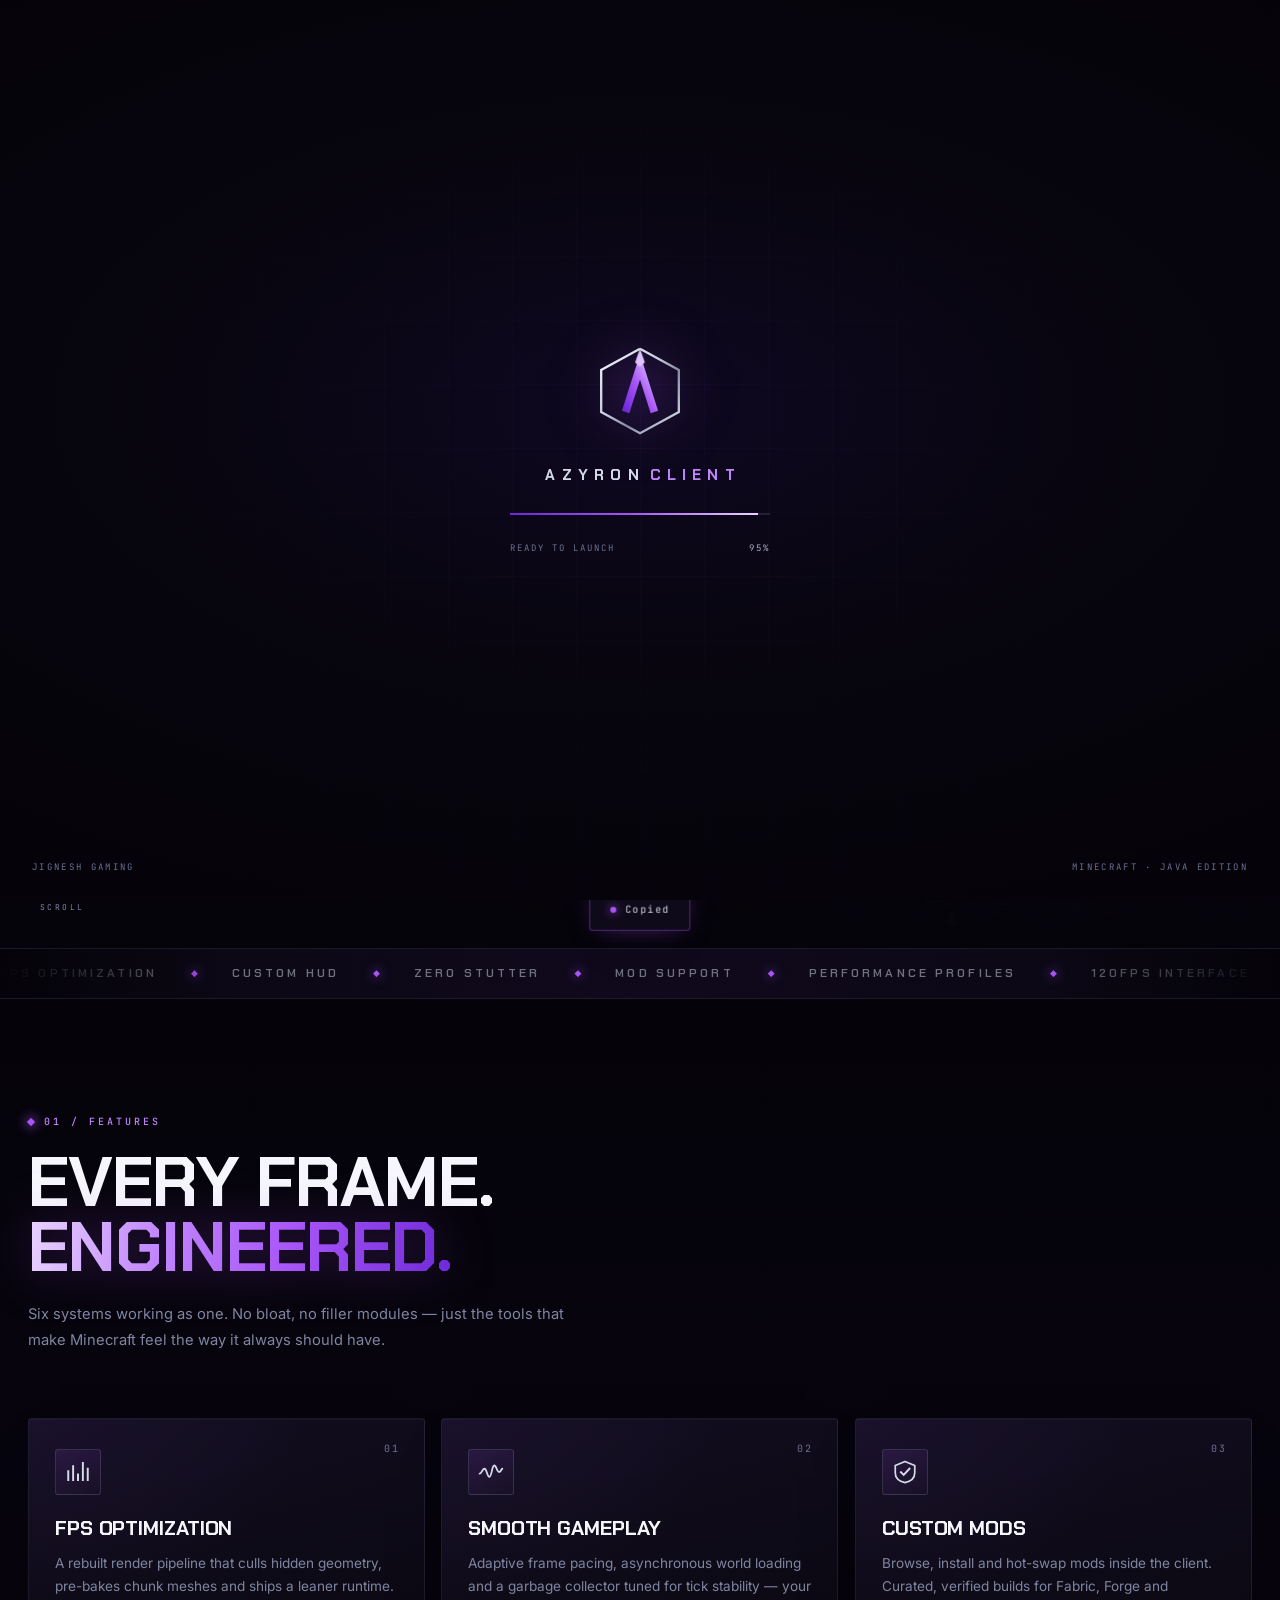
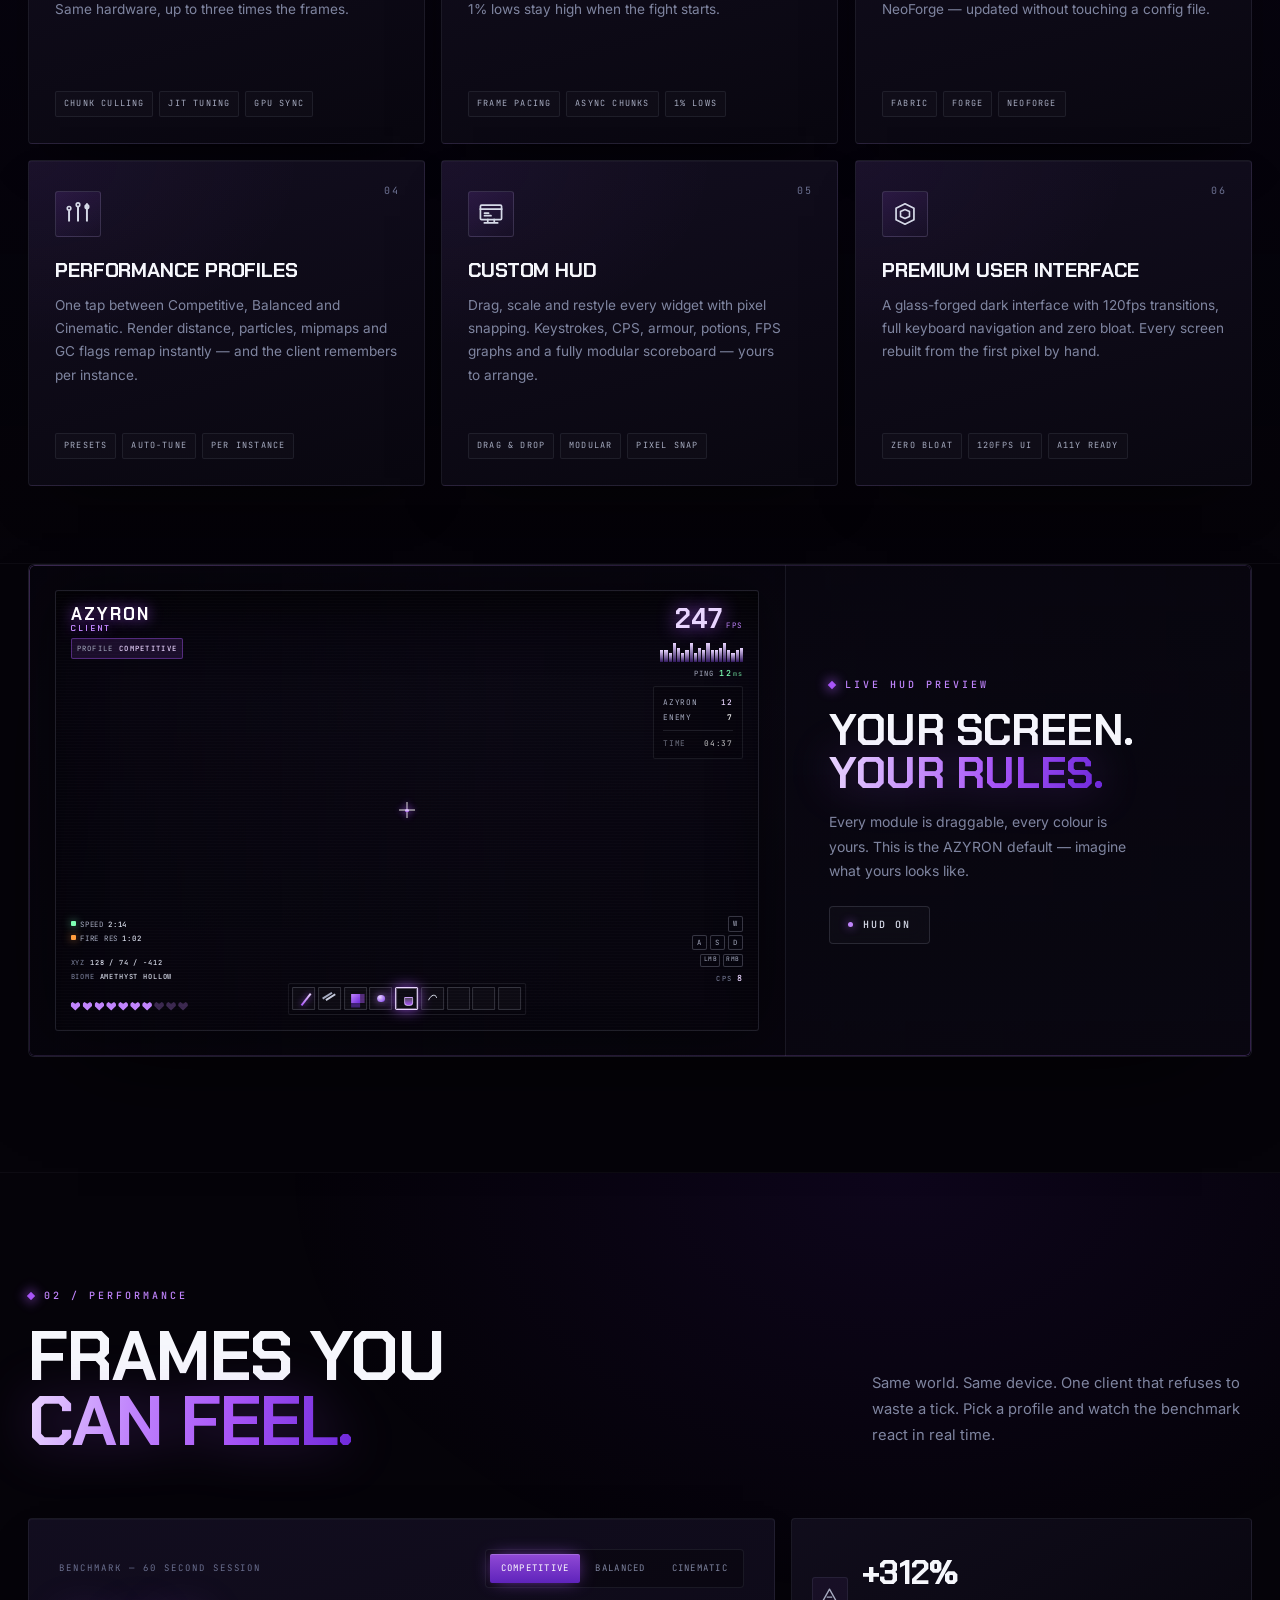
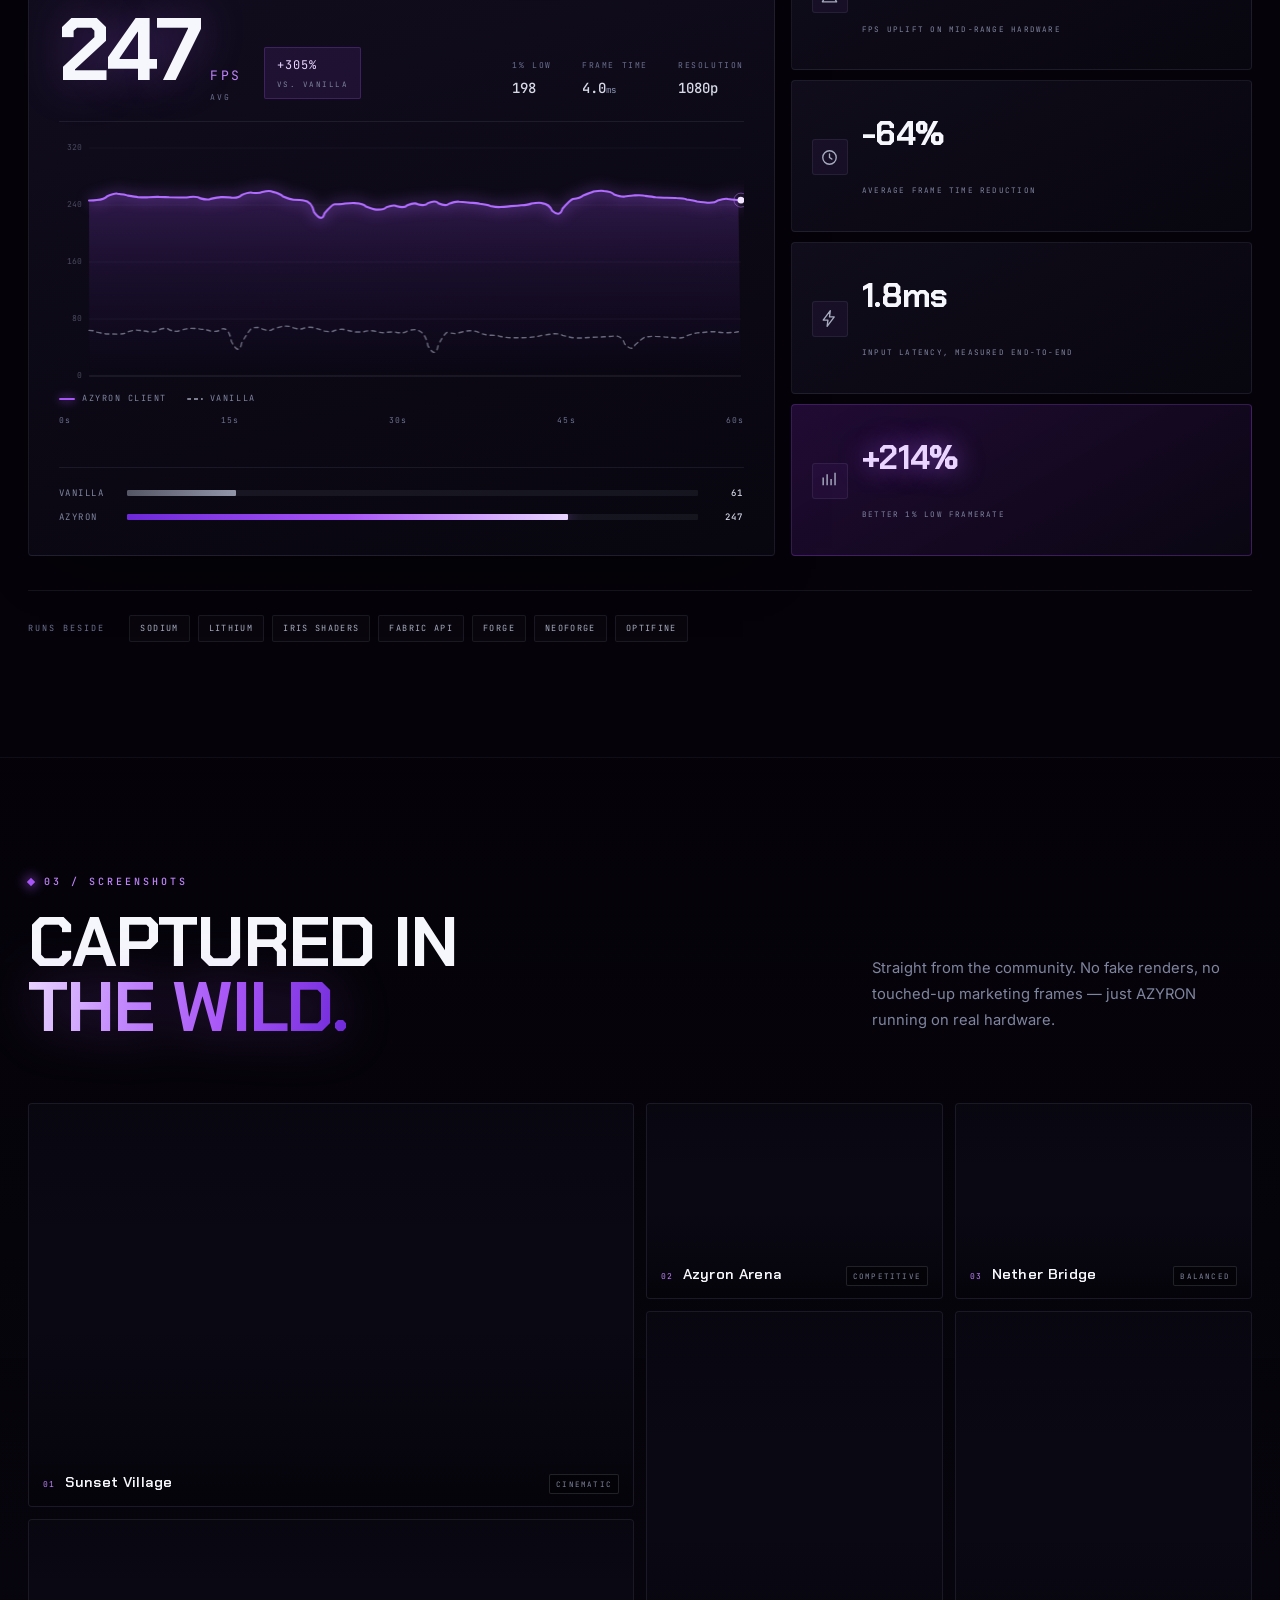
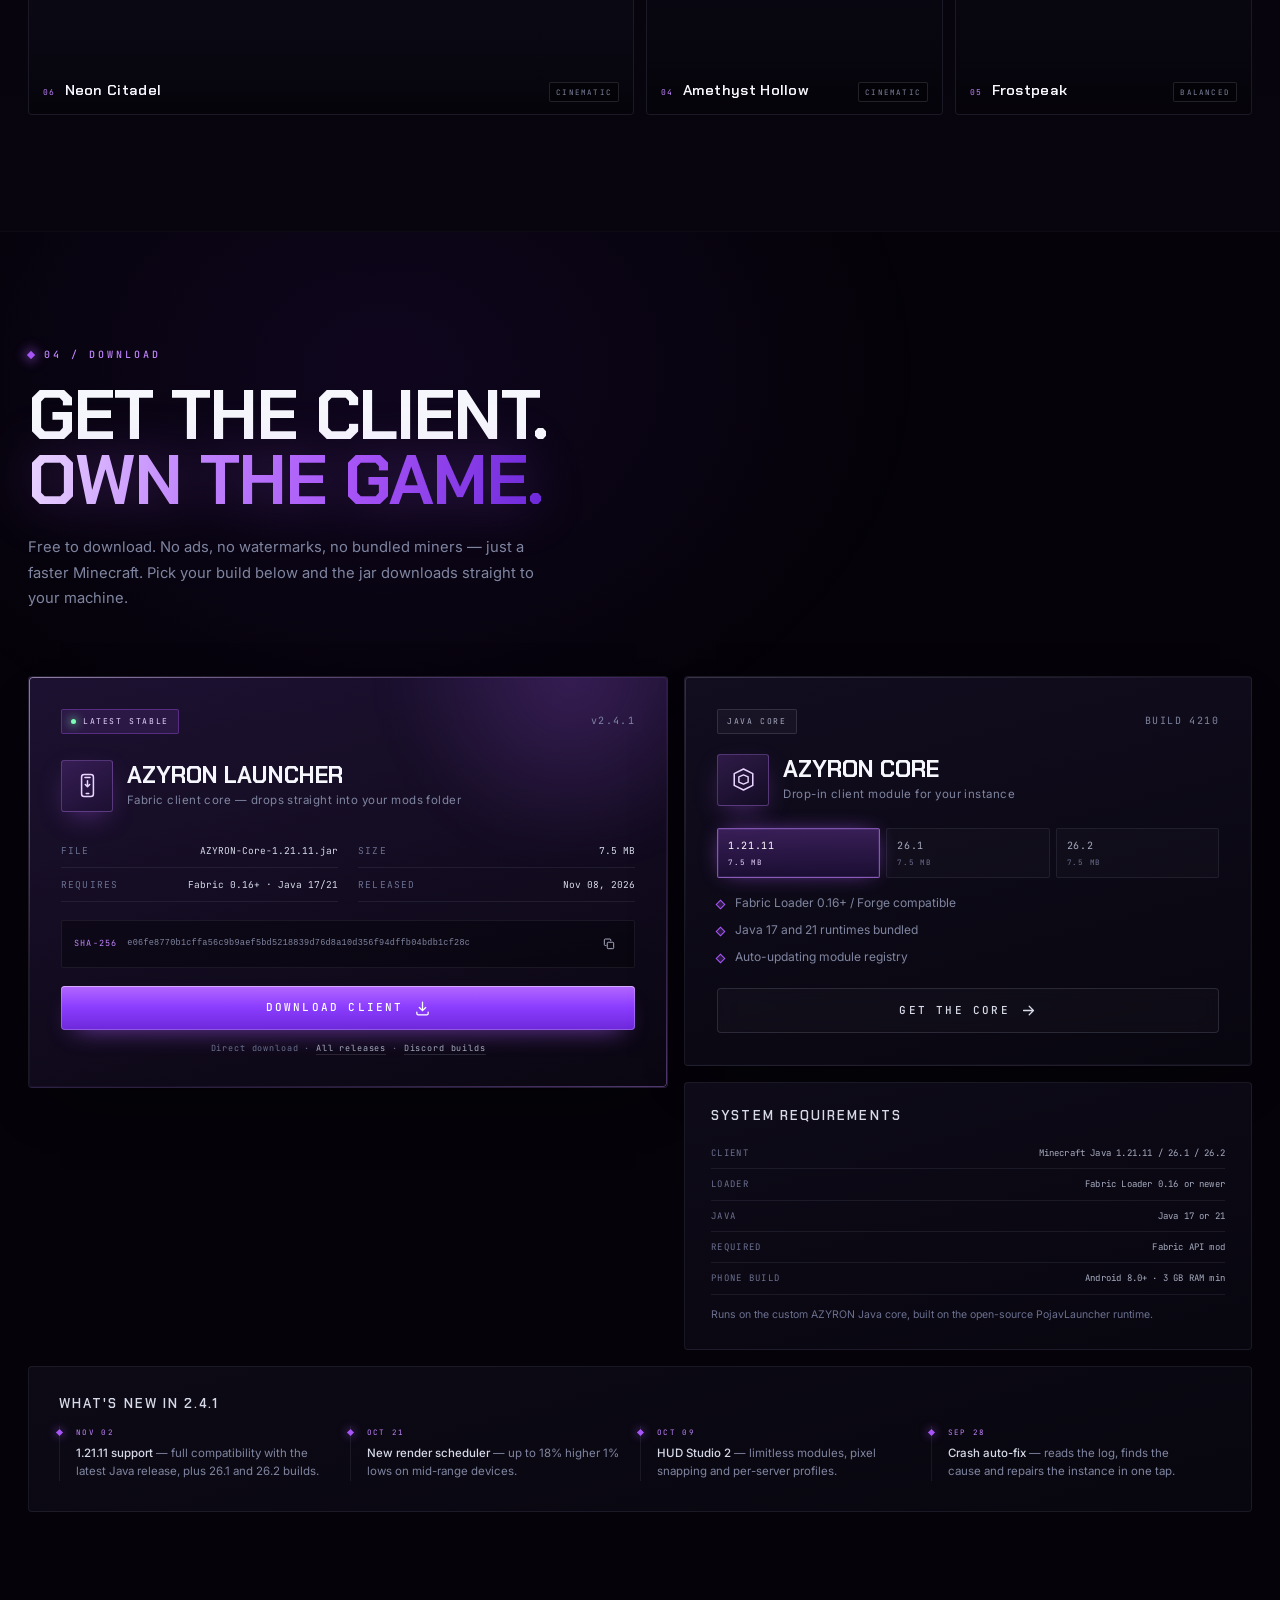
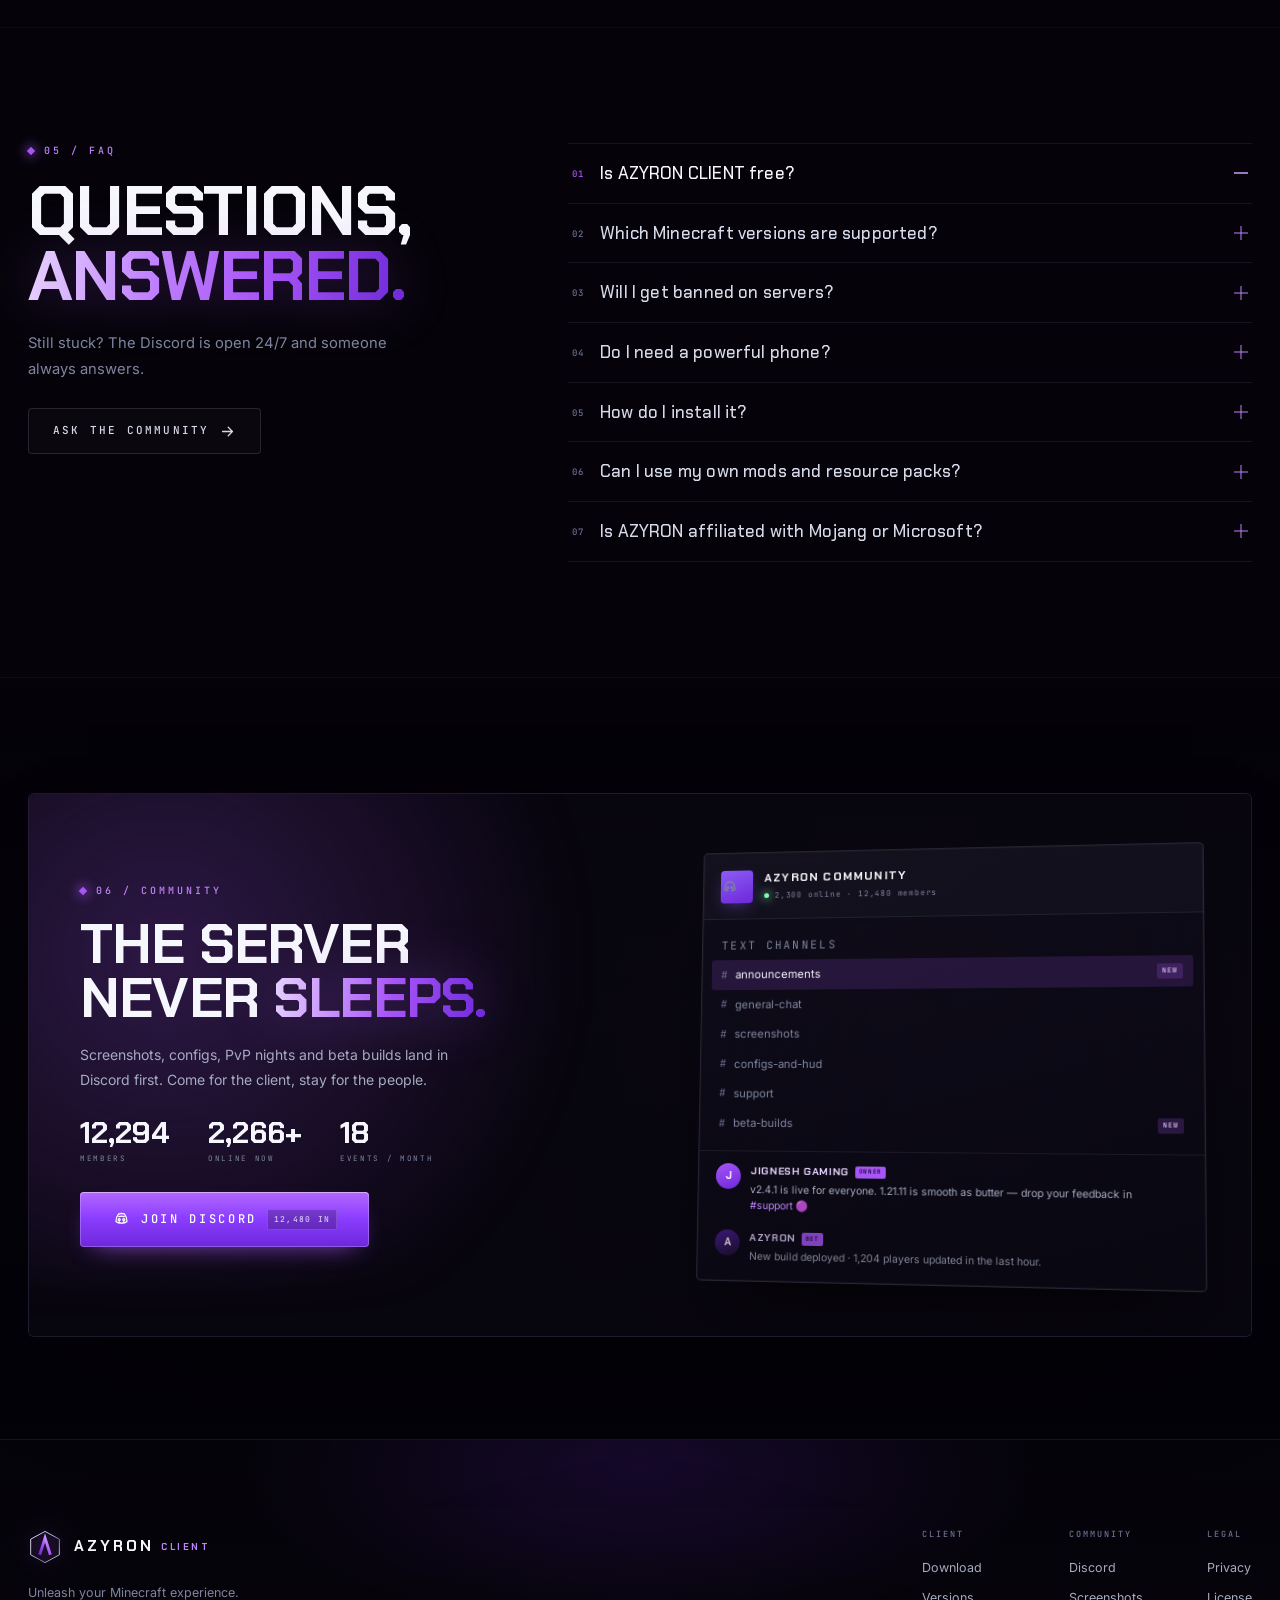
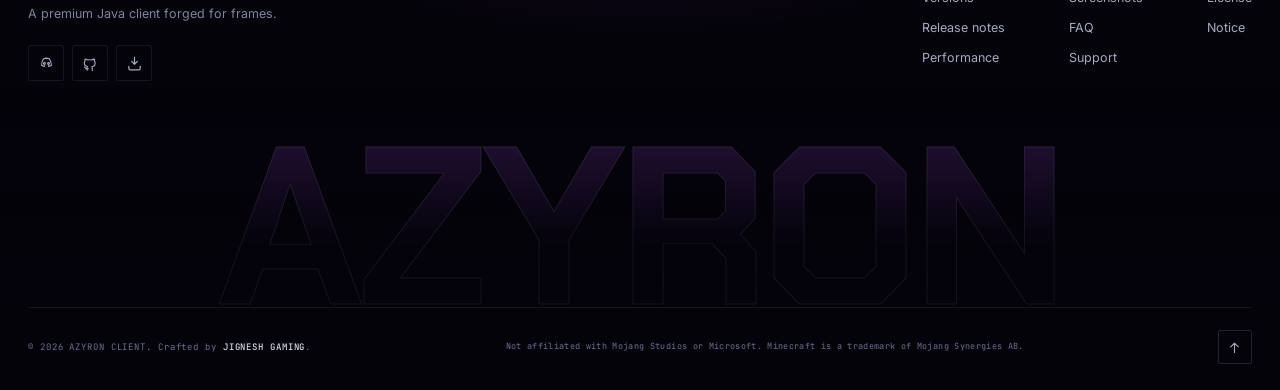
==== commit f56b135c: "Align download copy with the real Fabric core build Co-authored-by: arena-agent <297053741+arena-age" ====
--- a/docs/index.html
+++ b/docs/index.html
@@ -4,7 +4,7 @@
 <meta charset="utf-8">
 <meta name="viewport" content="width=device-width, initial-scale=1, viewport-fit=cover">
 <title>AZYRON CLIENT — Unleash Your Minecraft Experience</title>
-<meta name="description" content="AZYRON CLIENT is a premium Minecraft: Java Edition client built for raw frames, buttery-smooth gameplay and a HUD that finally feels like yours. Download for Android, crafted by JIGNESH GAMING.">
+<meta name="description" content="AZYRON CLIENT is a premium Minecraft: Java Edition client built for raw frames, buttery-smooth gameplay and a HUD that finally feels like yours. Free download for Fabric 1.21.11, 26.1 and 26.2, crafted by JIGNESH GAMING.">
 <meta name="theme-color" content="#050309">
 <meta name="color-scheme" content="dark">
 <link rel="canonical" href="https://azyronclientteam.github.io/Azyron-client-Website-/">
@@ -38,7 +38,7 @@
   "@type": "SoftwareApplication",
   "name": "AZYRON CLIENT",
   "applicationCategory": "GameApplication",
-  "operatingSystem": "Android 8.0+",
+  "operatingSystem": "Windows, macOS, Linux, Android 8.0+",
   "description": "Premium Minecraft: Java Edition client optimised for FPS, smooth gameplay and custom HUD.",
   "author": { "@type": "Person", "name": "JIGNESH GAMING" },
   "downloadUrl": "https://azyronclientteam.github.io/Azyron-client-Website-/downloads/AZYRON-Core-1.21.11.jar",
@@ -618,7 +618,7 @@
             </span>
             <div>
               <h3 class="dl-card__title">AZYRON Launcher</h3>
-              <p class="dl-card__sub">Minecraft: Java Edition on Android</p>
+              <p class="dl-card__sub">Fabric client core — drops straight into your mods folder</p>
             </div>
           </div>
           <dl class="dl-specs">
@@ -674,11 +674,11 @@
         <div class="dl-reqs" data-reveal>
           <h3>System requirements</h3>
           <ul>
-            <li><span>OS</span><b>Android 8.0 or newer</b></li>
-            <li><span>RAM</span><b>3 GB minimum · 6 GB recommended</b></li>
-            <li><span>Storage</span><b>800 MB free for a full instance</b></li>
-            <li><span>CPU</span><b>ARM64 · 4 cores recommended</b></li>
-            <li><span>GPU</span><b>OpenGL ES 3.0+</b></li>
+            <li><span>Client</span><b>Minecraft Java 1.21.11 / 26.1 / 26.2</b></li>
+            <li><span>Loader</span><b>Fabric Loader 0.16 or newer</b></li>
+            <li><span>Java</span><b>Java 17 or 21</b></li>
+            <li><span>Required</span><b>Fabric API mod</b></li>
+            <li><span>Phone build</span><b>Android 8.0+ · 3 GB RAM min</b></li>
           </ul>
           <p class="dl-reqs__note">Runs on the custom AZYRON Java core, built on the open-source PojavLauncher runtime.</p>
         </div>
@@ -731,7 +731,7 @@
           </div>
           <div class="acc" data-reveal>
             <h3><button class="acc__btn" type="button" aria-expanded="false" aria-controls="acc5" id="accb5"><span class="acc__num">05</span><span>How do I install it?</span><i class="acc__sign"></i></button></h3>
-            <div class="acc__panel" id="acc5" role="region" aria-labelledby="accb5"><div class="acc__inner"><p>Download the APK, allow installation from your browser, open AZYRON and sign in with your Microsoft account. Pick a version, choose a profile and hit launch. The whole setup takes under two minutes.</p></div></div>
+            <div class="acc__panel" id="acc5" role="region" aria-labelledby="accb5"><div class="acc__inner"><p>Hit Download Client, then drop the jar into the mods folder of a Fabric 1.21.11 instance with Fabric API installed. Launch, open the AZYRON menu, pick a performance profile and you are done — the whole setup takes under two minutes.</p></div></div>
           </div>
           <div class="acc" data-reveal>
             <h3><button class="acc__btn" type="button" aria-expanded="false" aria-controls="acc6" id="accb6"><span class="acc__num">06</span><span>Can I use my own mods and resource packs?</span><i class="acc__sign"></i></button></h3>
